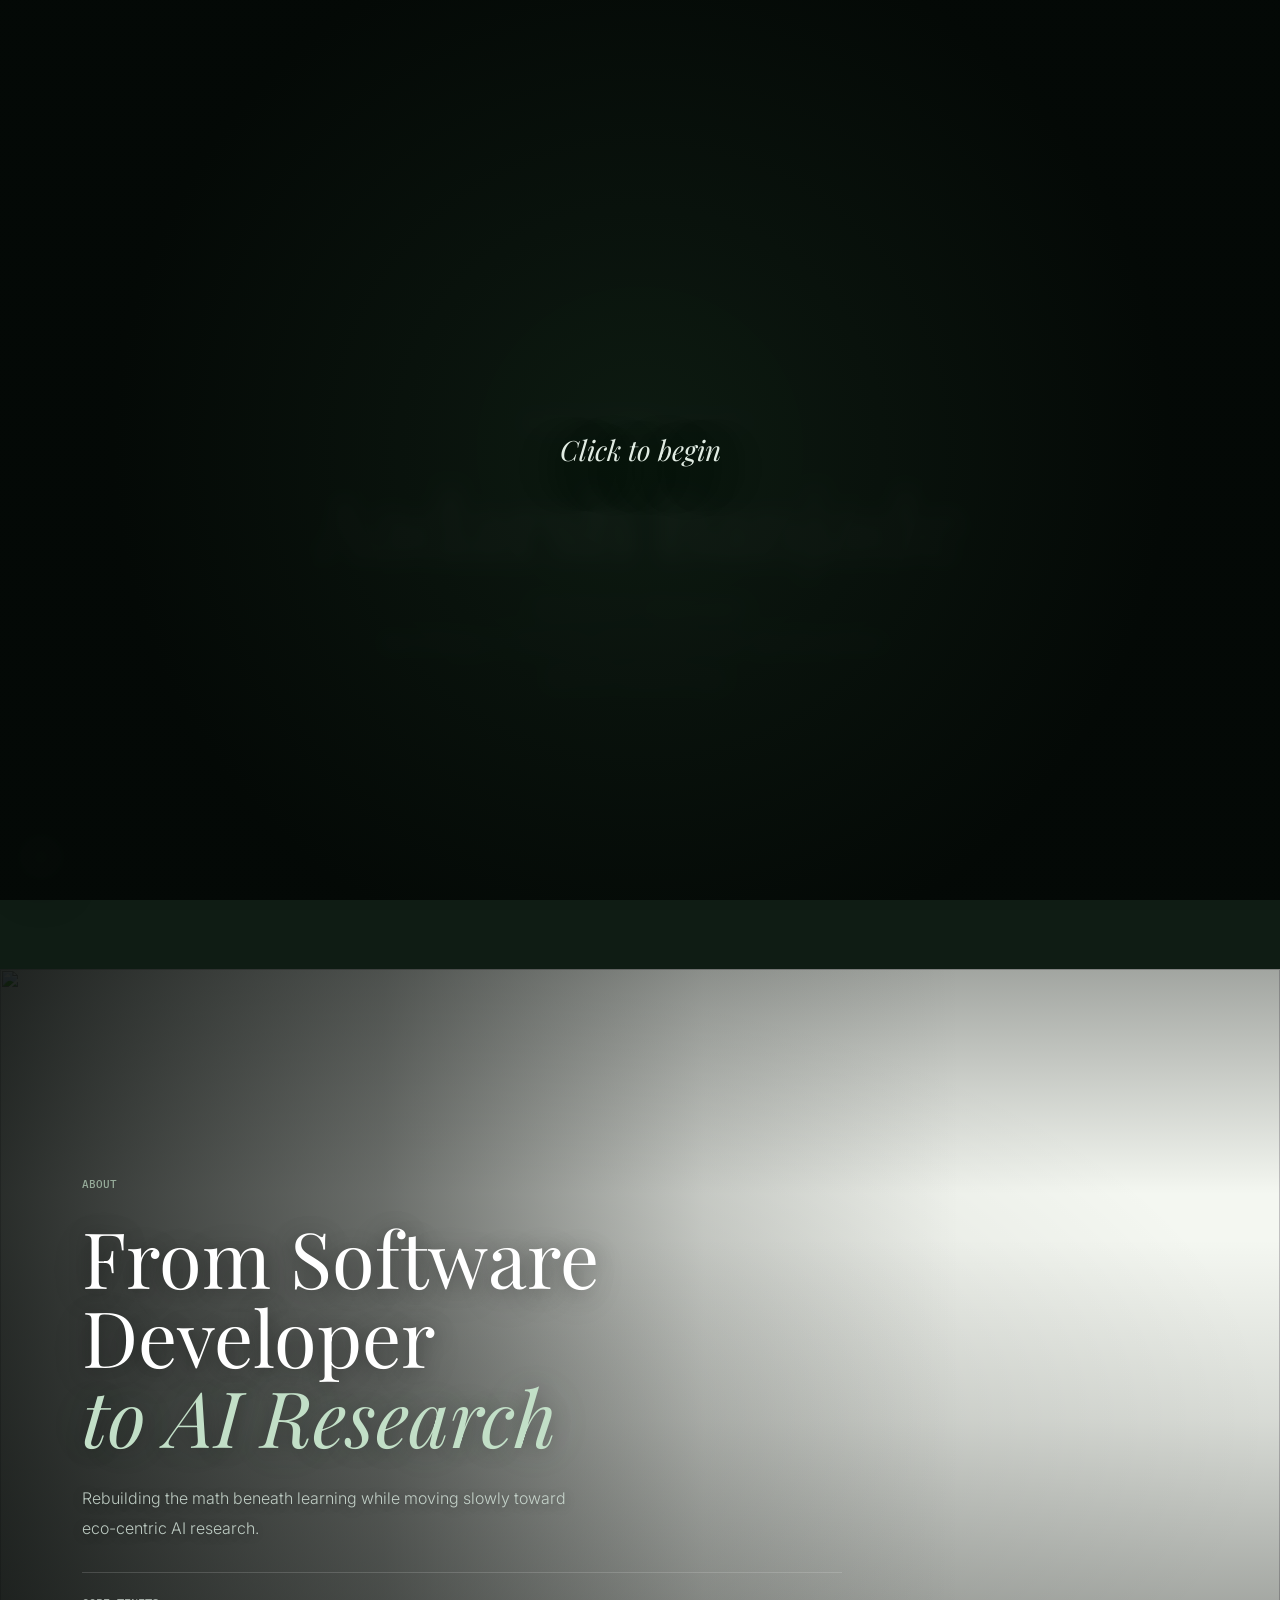
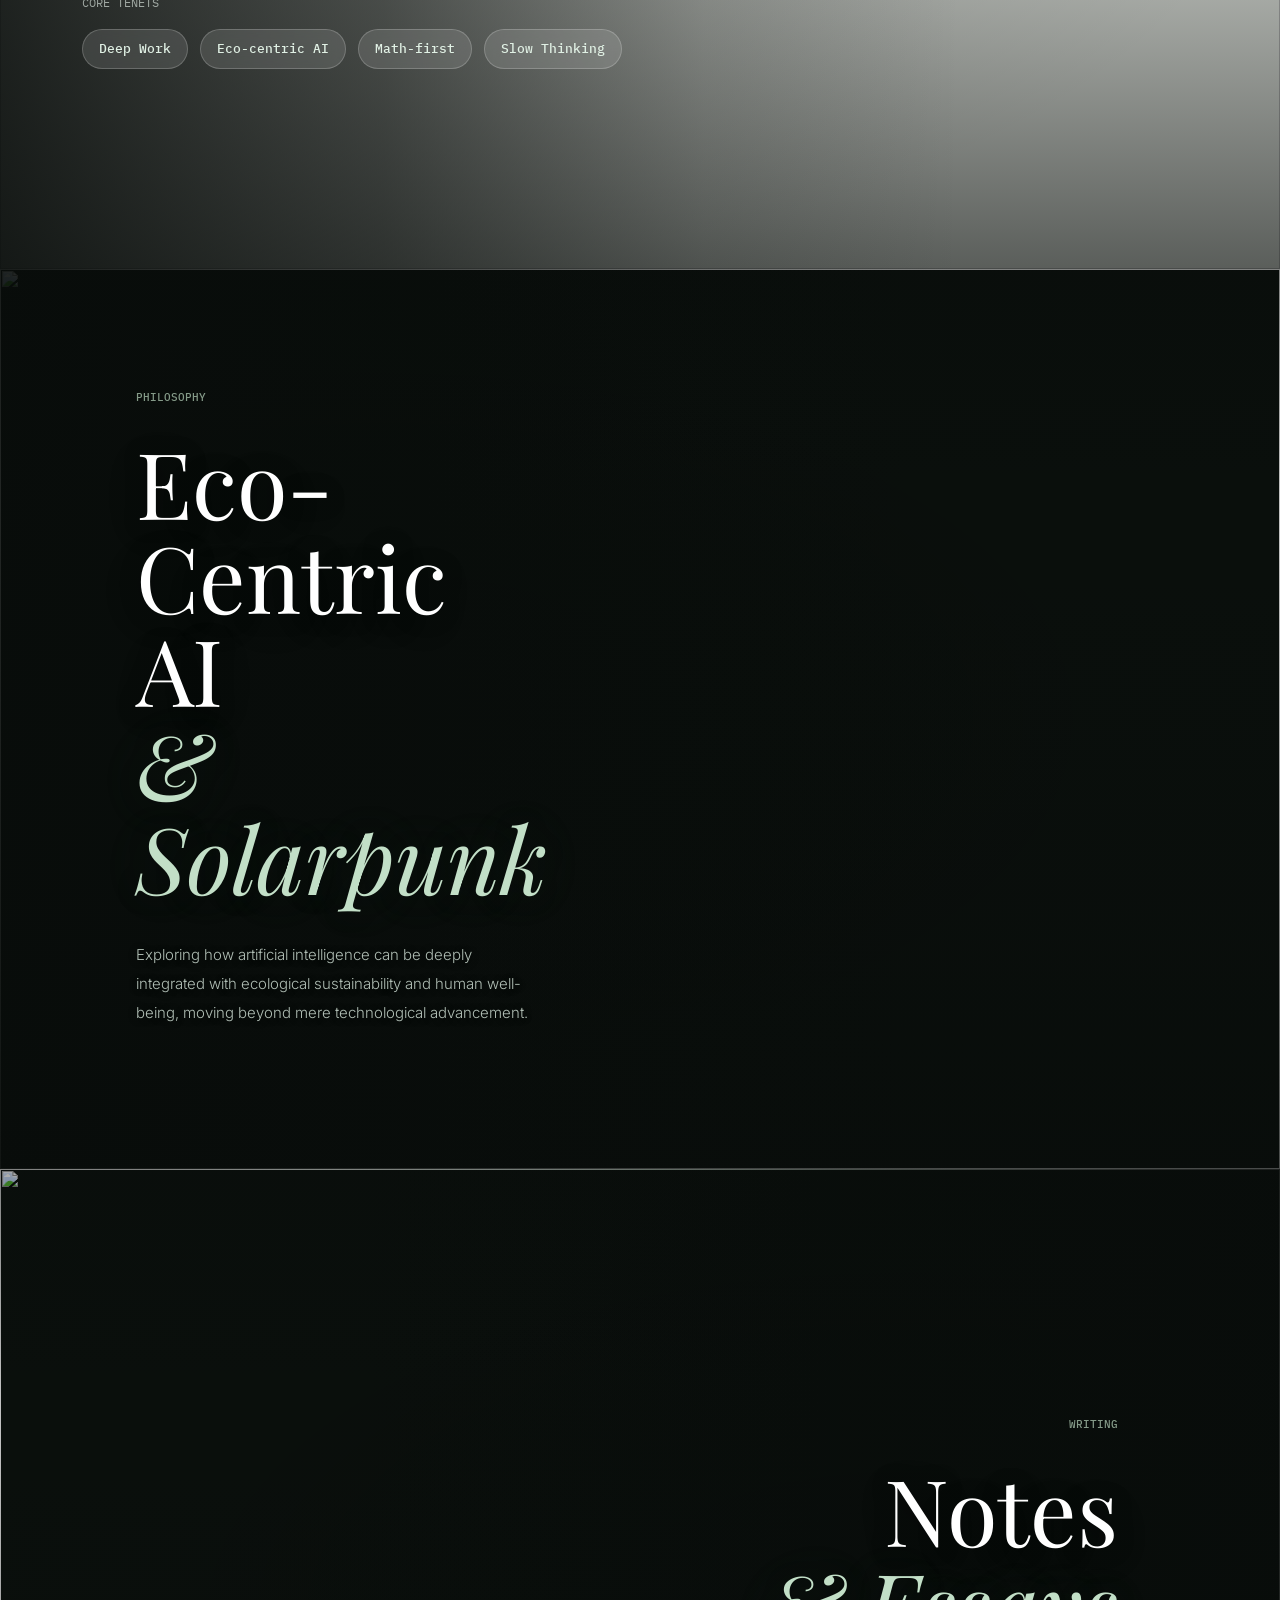
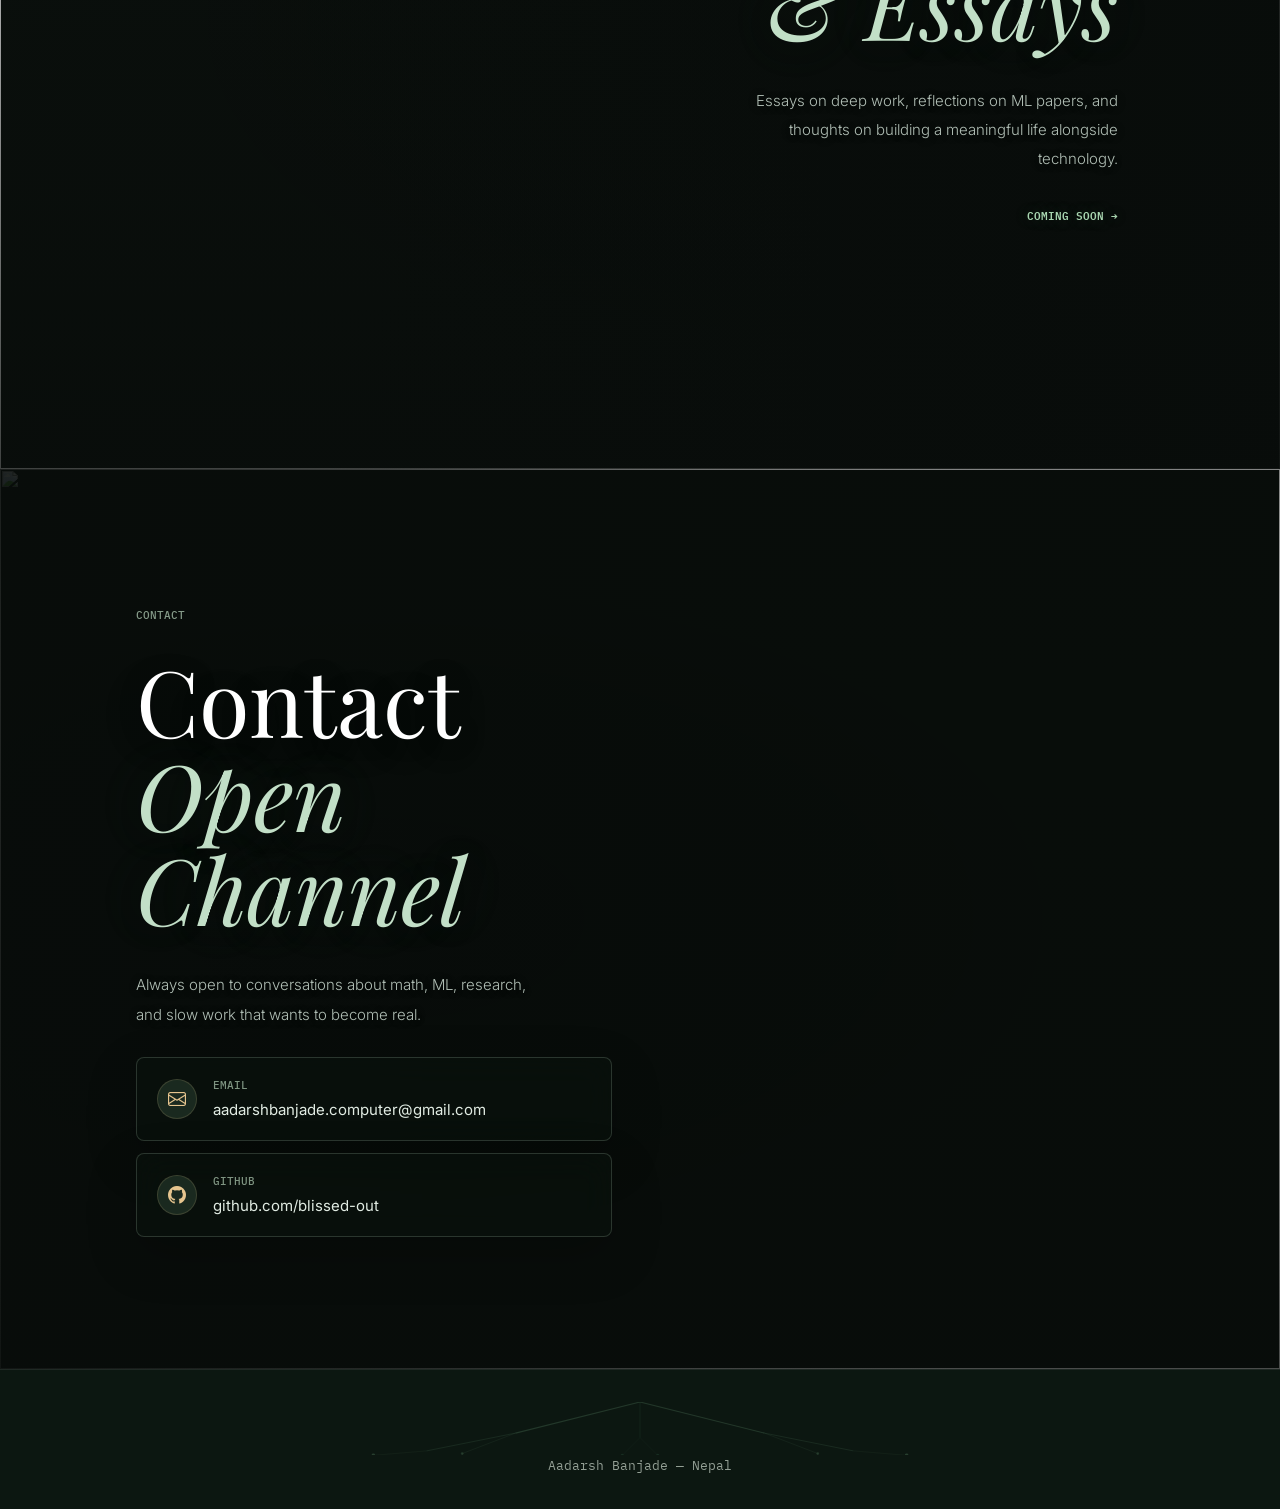
==== index.html @ 73a300dc "Update contact background image" ====
<!DOCTYPE html>
<html lang="en">

<head>
  <meta charset="utf-8">
  <meta content="width=device-width, initial-scale=1.0" name="viewport">
  <title>Aadarsh Banjade</title>
  <meta name="description" content="Aadarsh Banjade — AI research aspirant. Former software developer, currently studying mathematics and machine learning fundamentals.">
  <meta name="keywords" content="AI research, machine learning, mathematics, Aadarsh Banjade">

  <!-- Favicons -->
  <link href="assets/img/favicon.png" rel="icon" type="image/png">
  <link href="assets/img/favicon.svg" rel="icon" type="image/svg+xml">

  <!-- Fonts -->
  <link href="https://fonts.googleapis.com" rel="preconnect">
  <link href="https://fonts.gstatic.com" rel="preconnect" crossorigin>
  <link href="https://fonts.googleapis.com/css2?family=Inter:wght@300;400;500;600;700&family=IBM+Plex+Mono:ital,wght@0,400;0,500;1,400&family=Playfair+Display:ital,wght@0,400..800;1,400..800&display=swap" rel="stylesheet">

  <!-- Vendor CSS Files -->
  <link href="assets/vendor/bootstrap/css/bootstrap.min.css" rel="stylesheet">
  <link href="assets/vendor/bootstrap-icons/bootstrap-icons.css" rel="stylesheet">
  <link href="assets/vendor/aos/aos.css" rel="stylesheet">

  <!-- Main CSS File -->
  <link href="assets/css/main.css" rel="stylesheet">
</head>

<body class="index-page">

  <header id="header" class="header d-flex align-items-center sticky-top">
    <div class="container-fluid container-xl position-relative d-flex align-items-center justify-content-between">

      <a href="index.html" class="logo d-flex align-items-center">
        <h1 class="sitename">AADARSH BANJADE</h1>
      </a>

      <nav id="navmenu" class="navmenu">
        <ul>
          <li><a href="#about" class="active">About</a></li>
          <li><a href="#philosophy">Philosophy</a></li>
          <li><a href="#writing">Writing</a></li>
          <li><a href="#contact">Contact</a></li>
        </ul>
        <i class="mobile-nav-toggle d-xl-none bi bi-list"></i>
      </nav>

    </div>
  </header>

  <main class="main">

    <!-- Hero Section -->
    <section id="hero" class="hero section dark-background">

      <video autoplay loop muted playsinline class="hero-video">
        <source src="assets/vid/windy.mp4" type="video/mp4">
      </video>
      <div class="hero-overlay"></div>

      <div class="container d-flex flex-column align-items-center justify-content-center text-center" data-aos="fade-up">
        <div class="hero-status glass-panel">
          <span class="status-dot"></span>
          <span>Work in Progress</span>
          <span class="status-note">living draft</span>
        </div>
        <h2 class="hero-title">Aadarsh Banjade</h2>
        <p class="hero-aspirant">Research <span class="aspirant">Aspirant</span></p>
        <p class="hero-flow">Building a living mathematical world-model.</p>
        <p class="hero-stream"><span class="typed" data-typed-items="World-modeling, Math-first learning, Deep work, Eco-centric AI"></span></p>
      </div>

    </section><!-- /Hero Section -->

    <!-- About Section -->
    <section id="about" class="about section">

      <div class="about-banner">
        <div class="about-banner-bg">
          <img src="https://giveth.mypinata.cloud/ipfs/QmXp58djSMYj7FUPjCVkKG9XV2SG3dWisXKvvwTum3YzcH" crossorigin="anonymous" alt="">
        </div>
        <div class="about-banner-overlay"></div>
        <div class="container">
          <div class="about-banner-content" data-aos="fade-up">
            <div class="about-banner-card">
              <span class="cinematic-label">About</span>
              <h2 class="cinematic-title about-title">From Software Developer<br><span class="cinematic-accent">to AI Research</span></h2>
              <p class="cinematic-desc about-desc">Rebuilding the math beneath learning while moving slowly toward eco-centric AI research.</p>
              <div class="tag-group">
                <span class="tag-label">Core Tenets</span>
                <div class="tags">
                  <span class="tag glass-tag">Deep Work</span>
                  <span class="tag glass-tag">Eco-centric AI</span>
                  <span class="tag glass-tag">Math-first</span>
                  <span class="tag glass-tag">Slow Thinking</span>
                </div>
              </div>
            </div>
          </div>
        </div>
      </div>

    </section><!-- /About Section -->

    <!-- Cinematic Focus Sections -->

    <!-- Philosophy Section -->
    <section id="philosophy" class="cinematic-section" data-section-name="philosophy">
      <div class="cinematic-bg">
        <img src="https://cdn-ildmfoi.nitrocdn.com/qYRgaQhFZwgLVqelZmqPIMtFINKxcsKK/assets/images/optimized/rev-15cb4a5/atomhawk.com/wp-content/uploads/2022/06/JessicaWoulfe-1.jpg.webp" alt="" loading="lazy">
      </div>
      <div class="cinematic-overlay cinematic-overlay--left"></div>
      <div class="cinematic-content cinematic-content--left" data-aos="fade-right" data-aos-duration="1200">
        <span class="cinematic-label">Philosophy</span>
        <h2 class="cinematic-title">Eco-Centric AI<br><span class="cinematic-accent">&amp; Solarpunk</span></h2>
        <p class="cinematic-desc">Exploring how artificial intelligence can be deeply integrated with ecological sustainability and human well-being, moving beyond mere technological advancement.</p>
      </div>
    </section>

    <!-- Writing Section -->
    <section id="writing" class="cinematic-section" data-section-name="writing">
      <div class="cinematic-bg">
        <img src="https://miro.medium.com/v2/resize:fit:4800/format:webp/1*pnnK3axsI0kVipdvKCCunA.jpeg" alt="" loading="lazy">
      </div>
      <div class="cinematic-overlay cinematic-overlay--right"></div>
      <div class="cinematic-content cinematic-content--right" data-aos="fade-left" data-aos-duration="1200">
        <span class="cinematic-label">Writing</span>
        <h2 class="cinematic-title">Notes<br><span class="cinematic-accent">&amp; Essays</span></h2>
        <p class="cinematic-desc">Essays on deep work, reflections on ML papers, and thoughts on building a meaningful life alongside technology.</p>
        <a href="#" class="cinematic-link">COMING SOON &rarr;</a>
      </div>
    </section>

    <!-- Section Navigation Dots -->
    <nav class="section-dots" id="sectionDots" aria-label="Section navigation">
      <a href="#hero" class="section-dot active" data-section="hero"></a>
      <a href="#about" class="section-dot" data-section="about"></a>
      <a href="#philosophy" class="section-dot" data-section="philosophy"></a>
      <a href="#writing" class="section-dot" data-section="writing"></a>
      <a href="#contact" class="section-dot" data-section="contact"></a>
    </nav>

    <!-- Contact Section -->
    <section id="contact" class="contact cinematic-section contact-cinematic" data-section-name="contact">
      <div class="cinematic-bg contact-bg">
        <img src="https://storiesfromtomorrow.com/wp-content/uploads/2024/06/b05b1d0f-9a20-45ed-ad94-78f225b3a947.png?w=NaN&amp;h=" alt="" loading="lazy">
      </div>
      <div class="cinematic-overlay cinematic-overlay--left"></div>
      <div class="cinematic-content cinematic-content--left contact-content" data-aos="fade-right" data-aos-duration="1200">
        <span class="cinematic-label">Contact</span>
        <h2 class="cinematic-title">Contact<br><span class="cinematic-accent">Open Channel</span></h2>
        <p class="cinematic-desc">Always open to conversations about math, ML, research, and slow work that wants to become real.</p>
        <div class="contact-cards">
          <a href="mailto:aadarshbanjade.computer@gmail.com" class="contact-card">
            <i class="bi bi-envelope"></i>
            <div>
              <span class="contact-card-label">Email</span>
              <span class="contact-card-value">aadarshbanjade.computer@gmail.com</span>
            </div>
          </a>
          <a href="https://github.com/blissed-out" target="_blank" rel="noopener" class="contact-card">
            <i class="bi bi-github"></i>
            <div>
              <span class="contact-card-label">GitHub</span>
              <span class="contact-card-value">github.com/blissed-out</span>
            </div>
          </a>
        </div>
      </div>

    </section><!-- /Contact Section -->

  </main>

  <footer id="footer" class="footer">
    <!-- Mycelium roots SVG -->
    <div class="footer-roots" aria-hidden="true">
      <svg viewBox="0 0 1440 60" preserveAspectRatio="none" xmlns="http://www.w3.org/2000/svg">
        <!-- root-like branching lines from center -->
        <line x1="720" y1="0"  x2="580" y2="35" stroke="rgba(139,204,155,0.18)" stroke-width="1.2"/>
        <line x1="580" y1="35" x2="480" y2="55" stroke="rgba(139,204,155,0.13)" stroke-width="0.9"/>
        <line x1="580" y1="35" x2="520" y2="58" stroke="rgba(139,204,155,0.10)" stroke-width="0.7"/>
        <line x1="480" y1="55" x2="420" y2="60" stroke="rgba(139,204,155,0.09)" stroke-width="0.6"/>
        <line x1="720" y1="0"  x2="860" y2="35" stroke="rgba(139,204,155,0.18)" stroke-width="1.2"/>
        <line x1="860" y1="35" x2="960" y2="55" stroke="rgba(139,204,155,0.13)" stroke-width="0.9"/>
        <line x1="860" y1="35" x2="920" y2="58" stroke="rgba(139,204,155,0.10)" stroke-width="0.7"/>
        <line x1="960" y1="55" x2="1020" y2="60" stroke="rgba(139,204,155,0.09)" stroke-width="0.6"/>
        <line x1="720" y1="0"  x2="720" y2="40" stroke="rgba(63,125,94,0.15)" stroke-width="1"/>
        <line x1="720" y1="40" x2="700" y2="60" stroke="rgba(63,125,94,0.10)" stroke-width="0.7"/>
        <line x1="720" y1="40" x2="740" y2="60" stroke="rgba(63,125,94,0.10)" stroke-width="0.7"/>
        <!-- tiny spore dots -->
        <circle cx="420" cy="60" r="2" fill="rgba(139,204,155,0.22)"/>
        <circle cx="520" cy="58" r="1.5" fill="rgba(139,204,155,0.18)"/>
        <circle cx="700" cy="60" r="1.8" fill="rgba(63,125,94,0.20)"/>
        <circle cx="740" cy="60" r="1.8" fill="rgba(63,125,94,0.20)"/>
        <circle cx="920" cy="58" r="1.5" fill="rgba(139,204,155,0.18)"/>
        <circle cx="1020" cy="60" r="2" fill="rgba(139,204,155,0.22)"/>
      </svg>
    </div>
    <div class="container">
      <div class="footer-content text-center">
        <p>Aadarsh Banjade &mdash; Nepal</p>
      </div>
    </div>
  </footer>

  <!-- Scroll Top -->
  <a href="#" id="scroll-top" class="scroll-top d-flex align-items-center justify-content-center"><i class="bi bi-arrow-up-short"></i></a>

  <!-- Preloader -->
  <div id="preloader"></div>

  <div class="sound-prompt is-visible" data-sound-prompt role="button" tabindex="0" aria-label="Click to begin" aria-live="polite">
    <span>Click to begin</span>
  </div>
  <audio id="end-titles-audio" src="assets/audio/end-titles.mp3" preload="auto" loop></audio>
  <button type="button" class="sound-toggle is-playing" data-sound-toggle aria-label="Pause End Titles" aria-pressed="true" title="Pause End Titles">
    <i class="bi bi-volume-up" aria-hidden="true"></i>
  </button>

  <!-- Vendor JS Files -->
  <script src="assets/vendor/bootstrap/js/bootstrap.bundle.min.js"></script>
  <script src="assets/vendor/aos/aos.js"></script>
  <script src="assets/vendor/typed.js/typed.umd.js"></script>
  <script src="assets/vendor/waypoints/noframework.waypoints.js"></script>

  <!-- Main JS File -->
  <script src="assets/js/main.js"></script>

  <!-- Background Video Script (Optional) -->

</body>

</html>
---- assets/css/main.css ----
/*--------------------------------------------------------------
# Font & Color Variables
--------------------------------------------------------------*/
:root {
  --default-font: "Inter", system-ui, -apple-system, "Segoe UI", sans-serif;
  --heading-font: "Playfair Display", serif;
  --nav-font: "Inter", sans-serif;
  --mono-font: "IBM Plex Mono", "Fira Code", "Consolas", monospace;
}

/* Global Colors */
:root {
  --background-color: #f4f7f1;
  --default-color: #2f3a32;
  --heading-color: #12261a;
  --accent-color: #3f7d5e;
  --accent-glow: #8bcc9b;
  --solar-warm: #e6c58f;
  --surface-color: #ffffff;
  --contrast-color: #f4fbf6;
}

/* Nav Colors */
:root {
  --nav-color: rgba(232, 244, 236, 0.75);
  --nav-hover-color: #ffffff;
  --nav-mobile-background-color: #ffffff;
  --nav-dropdown-background-color: #ffffff;
  --nav-dropdown-color: #1f2f24;
  --nav-dropdown-hover-color: #3f7d5e;
}

/* Presets */
.light-background {
  --background-color: #edf2eb;
  --surface-color: #ffffff;
}

.dark-background {
  --background-color: #0f1c14;
  --default-color: #cfe3d6;
  --heading-color: #f3fff6;
  --surface-color: #15271c;
  --contrast-color: #f4fff6;
}

/* Smooth scroll */
:root {
  scroll-behavior: smooth;
}

/*--------------------------------------------------------------
# General Styling & Shared Classes
--------------------------------------------------------------*/
body {
  color: var(--default-color);
  background-color: var(--background-color);
  background-image: radial-gradient(circle at top left, rgba(139, 204, 155, 0.18), transparent 55%),
    radial-gradient(circle at 80% 0%, rgba(63, 125, 94, 0.16), transparent 50%);
  font-family: var(--default-font);
  font-size: 16px;
  line-height: 1.7;
  position: relative;
  overflow-x: hidden;
}

body::before,
body::after {
  content: "";
  position: fixed;
  inset: -30% 0 0;
  pointer-events: none;
  z-index: -1;
}

body::before {
  background: radial-gradient(circle at 15% 20%, rgba(139, 204, 155, 0.22), transparent 60%),
    radial-gradient(circle at 85% 15%, rgba(63, 125, 94, 0.22), transparent 55%);
  animation: slow-drift 22s ease-in-out infinite;
}

body::after {
  background: radial-gradient(circle at 40% 60%, rgba(63, 125, 94, 0.15), transparent 55%),
    radial-gradient(circle at 70% 70%, rgba(139, 204, 155, 0.15), transparent 55%);
  animation: slow-drift 28s ease-in-out infinite reverse;
}

a {
  color: var(--accent-color);
  text-decoration: none;
  transition: 0.3s ease;
}

a:hover {
  color: color-mix(in srgb, var(--accent-color), transparent 25%);
}

h1, h2, h3, h4, h5, h6 {
  color: var(--heading-color);
  font-family: var(--heading-font);
  font-weight: 600;
  line-height: 1.3;
}

@keyframes slow-drift {
  0% { transform: translate3d(0, 0, 0) scale(1); }
  50% { transform: translate3d(-2%, -3%, 0) scale(1.02); }
  100% { transform: translate3d(0, 0, 0) scale(1); }
}

@keyframes pulse-soft {
  0%, 100% { transform: scale(1); opacity: 0.8; }
  50% { transform: scale(1.15); opacity: 1; }
}

@keyframes float-soft {
  0%, 100% { transform: translateY(0); }
  50% { transform: translateY(-6px); }
}

/*--------------------------------------------------------------
# Global Header
--------------------------------------------------------------*/
.header {
  --background-color: #0c1711;
  --default-color: #d8e8db;
  --heading-color: #ffffff;
  color: var(--default-color);
  background-color: var(--background-color);
  padding: 16px 0;
  transition: all 0.3s;
  z-index: 997;
  border-bottom: 1px solid rgba(255, 255, 255, 0.08);
  backdrop-filter: blur(8px);
}

.header .logo h1 {
  font-size: 13px;
  margin: 0;
  font-weight: 400;
  color: var(--heading-color);
  font-family: var(--default-font);
  letter-spacing: 0;
  text-transform: uppercase;
}

.scrolled .header {
  box-shadow: 0 2px 20px rgba(0, 0, 0, 0.25);
}

/*--------------------------------------------------------------
# Navigation Menu
--------------------------------------------------------------*/
/* Desktop */
@media (min-width: 1200px) {
  .navmenu { padding: 0; }

  .navmenu ul {
    margin: 0;
    padding: 0;
    display: flex;
    list-style: none;
    align-items: center;
    gap: 4px;
  }

  .navmenu li { position: relative; }

  .navmenu a,
  .navmenu a:focus {
    color: var(--nav-color);
    font-size: 14px;
    padding: 6px 12px;
    font-family: var(--mono-font);
    font-weight: 400;
    display: flex;
    align-items: center;
    white-space: nowrap;
    transition: 0.2s;
    border-radius: 6px;
  }

  .navmenu a:hover,
  .navmenu .active,
  .navmenu .active:focus {
    color: var(--nav-hover-color);
    background: rgba(255, 255, 255, 0.08);
  }
}

/* Mobile */
@media (max-width: 1199px) {
  .mobile-nav-toggle {
    color: var(--nav-color);
    font-size: 26px;
    line-height: 0;
    margin-right: 10px;
    cursor: pointer;
    transition: color 0.3s;
  }

  .navmenu { padding: 0; z-index: 9997; }

  .navmenu ul {
    display: none;
    list-style: none;
    position: absolute;
    inset: 60px 20px 20px 20px;
    padding: 10px 0;
    margin: 0;
    border-radius: 8px;
    background-color: var(--nav-mobile-background-color);
    border: 1px solid color-mix(in srgb, var(--default-color), transparent 90%);
    box-shadow: 0 4px 20px rgba(0, 0, 0, 0.12);
    overflow-y: auto;
    transition: 0.3s;
    z-index: 9998;
  }

  .navmenu a,
  .navmenu a:focus {
    color: var(--nav-dropdown-color);
    padding: 12px 20px;
    font-family: var(--mono-font);
    font-size: 15px;
    font-weight: 400;
    display: flex;
    align-items: center;
    white-space: nowrap;
    transition: 0.2s;
  }

  .navmenu a:hover,
  .navmenu .active,
  .navmenu .active:focus {
    color: var(--nav-dropdown-hover-color);
  }

  .mobile-nav-active {
    overflow: hidden;
  }

  .mobile-nav-active .mobile-nav-toggle {
    color: #fff;
    position: absolute;
    font-size: 30px;
    top: 15px;
    right: 15px;
    margin-right: 0;
    z-index: 9999;
  }

  .mobile-nav-active .navmenu {
    position: fixed;
    overflow: hidden;
    inset: 0;
    background: rgba(0, 0, 0, 0.7);
    transition: 0.3s;
  }

  .mobile-nav-active .navmenu > ul {
    display: block;
  }
}

/*--------------------------------------------------------------
# Global Footer
--------------------------------------------------------------*/
.footer {
  color: var(--default-color);
  background-color: #0c1711;
  font-size: 13px;
  padding: 32px 0;
  border-top: 1px solid rgba(255, 255, 255, 0.08);
}

.footer .footer-content p {
  margin: 0;
  color: rgba(219, 232, 220, 0.65);
  font-family: var(--mono-font);
  font-size: 13px;
}

/*--------------------------------------------------------------
# Preloader
--------------------------------------------------------------*/
#preloader {
  position: fixed;
  inset: 0;
  z-index: 999999;
  overflow: hidden;
  background: var(--background-color);
  transition: all 0.5s ease-out;
}

#preloader:before {
  content: "";
  position: fixed;
  top: calc(50% - 20px);
  left: calc(50% - 20px);
  border: 3px solid color-mix(in srgb, var(--accent-color), transparent 60%);
  border-top-color: var(--accent-color);
  border-radius: 50%;
  width: 40px;
  height: 40px;
  animation: animate-preloader 0.8s linear infinite;
}

@keyframes animate-preloader {
  0%   { transform: rotate(0deg); }
  100% { transform: rotate(360deg); }
}

/*--------------------------------------------------------------
# Scroll Top Button
--------------------------------------------------------------*/
.scroll-top {
  position: fixed;
  visibility: hidden;
  opacity: 0;
  right: 20px;
  bottom: -15px;
  z-index: 99999;
  background-color: var(--accent-color);
  width: 40px;
  height: 40px;
  border-radius: 50%;
  transition: all 0.3s;
}

.scroll-top i {
  font-size: 22px;
  color: #ffffff;
  line-height: 0;
}

.scroll-top:hover {
  background-color: color-mix(in srgb, var(--accent-color), transparent 15%);
}

.scroll-top.active {
  visibility: visible;
  opacity: 1;
  bottom: 20px;
}

/*--------------------------------------------------------------
# Disable aos animation delay on mobile
--------------------------------------------------------------*/
@media screen and (max-width: 768px) {
  [data-aos-delay] {
    transition-delay: 0 !important;
  }

  .about-banner {
    min-height: auto;
    padding: 80px 0;
  }

  .about-banner-card {
    padding: 0;
  }
}

@media (prefers-reduced-motion: reduce) {
  *, *::before, *::after {
    animation-duration: 0.01ms !important;
    animation-iteration-count: 1 !important;
    transition-duration: 0.01ms !important;
    scroll-behavior: auto !important;
  }
}

/*--------------------------------------------------------------
# Global Sections
--------------------------------------------------------------*/
section,
.section {
  color: var(--default-color);
  background-color: var(--background-color);
  padding: 80px 0;
  scroll-margin-top: 76px;
  overflow: hidden;
  position: relative;
}

/*--------------------------------------------------------------
# Section Titles
--------------------------------------------------------------*/
.section-title {
  padding-bottom: 48px;
}

.section-title h2 {
  font-size: 13px;
  font-weight: 600;
  font-family: var(--mono-font);
  text-transform: uppercase;
  letter-spacing: 0;
  color: var(--accent-color);
  margin-bottom: 8px;
  padding-bottom: 0;
}

.section-title h2::after {
  display: none;
}

.section-title p {
  font-size: 15px;
  color: color-mix(in srgb, var(--default-color), transparent 30%);
  margin-bottom: 0;
}

/*--------------------------------------------------------------
# Hero Section
--------------------------------------------------------------*/
.hero {
  width: 100%;
  min-height: 100vh;
  position: relative;
  padding: 0;
  display: flex;
  align-items: center;
  justify-content: center;
  overflow: hidden;
}

.hero-video {
  position: absolute;
  top: 50%;
  left: 50%;
  min-width: 100%;
  min-height: 100%;
  width: auto;
  height: auto;
  transform: translateX(-50%) translateY(-50%);
  z-index: 0;
  object-fit: cover;
}

.hero-overlay {
  position: absolute;
  inset: 0;
  background: linear-gradient(to bottom, rgba(15, 28, 20, 0.4) 0%, rgba(15, 28, 20, 0.85) 100%);
  z-index: 1;
}

.hero .container {
  position: relative;
  z-index: 2;
  padding-top: 60px;
}

.hero-title {
  margin: 0 0 12px 0;
  font-size: 5.375rem;
  font-family: var(--heading-font);
  font-weight: 400;
  color: #ffffff;
  letter-spacing: 0;
  text-shadow: 0 8px 30px rgba(0, 0, 0, 0.5);
}

.hero p {
  margin: 0;
  font-size: 1.25rem;
  font-family: var(--mono-font);
  color: rgba(255, 255, 255, 0.9);
  font-weight: 400;
}

.hero-status.glass-panel {
  display: inline-flex;
  align-items: center;
  gap: 10px;
  padding: 8px 18px;
  border-radius: 999px;
  margin-bottom: 24px;
  font-family: var(--mono-font);
  font-size: 12px;
  letter-spacing: 0;
  text-transform: uppercase;
  color: rgba(255, 255, 255, 0.9);
  background: rgba(255, 255, 255, 0.05);
  backdrop-filter: blur(12px);
  -webkit-backdrop-filter: blur(12px);
  border: 1px solid rgba(255, 255, 255, 0.15);
  box-shadow: 0 8px 32px rgba(0, 0, 0, 0.2);
}

.hero-status .status-dot {
  width: 8px;
  height: 8px;
  border-radius: 50%;
  background: #8bcc9b;
  box-shadow: 0 0 12px rgba(139, 204, 155, 0.8);
  animation: pulse-soft 2.4s ease-in-out infinite;
}

.hero-status .status-note {
  color: rgba(255, 255, 255, 0.5);
  font-size: 11px;
}

.hero-aspirant {
  font-size: 2rem;
  font-family: var(--heading-font);
  color: rgba(255, 255, 255, 0.95);
  margin-bottom: 8px;
  text-shadow: 0 2px 10px rgba(0, 0, 0, 0.3);
}

.hero-aspirant .aspirant {
  color: #a3e0b2;
  font-weight: 600;
}

.hero-flow {
  margin-top: 12px;
  font-size: 16px;
  font-family: var(--default-font);
  color: rgba(255, 255, 255, 0.75);
  font-style: italic;
}

.hero-stream {
  margin-top: 24px;
  font-size: 16px;
}

.hero p span.typed-cursor {
  color: #8bcc9b;
}

/*--------------------------------------------------------------
# Glassmorphism Base & Organics
--------------------------------------------------------------*/
@keyframes organic-morph {
  0%   { border-radius: 32px 40px 30px 45px / 45px 30px 40px 32px; }
  50%  { border-radius: 45px 30px 40px 32px / 32px 40px 30px 45px; }
  100% { border-radius: 32px 40px 30px 45px / 45px 30px 40px 32px; }
}

@keyframes glass-breathe {
  0%   { box-shadow: 0 16px 40px rgba(0, 0, 0, 0.04), inset 0 0 0 rgba(255, 255, 255, 0.1); }
  50%  { box-shadow: 0 20px 50px rgba(139, 204, 155, 0.08), inset 0 0 20px rgba(255, 255, 255, 0.3); }
  100% { box-shadow: 0 16px 40px rgba(0, 0, 0, 0.04), inset 0 0 0 rgba(255, 255, 255, 0.1); }
}

.glass-panel {
  background: rgba(255, 255, 255, 0.6);
  backdrop-filter: blur(16px);
  -webkit-backdrop-filter: blur(16px);
  border: 1px solid rgba(255, 255, 255, 0.4);
  border-radius: 32px; 
  animation: organic-morph 12s ease-in-out infinite, glass-breathe 8s ease-in-out infinite;
  transition: background 0.6s ease, border-color 0.6s ease;
  position: relative;
  overflow: hidden;
}

.glass-panel::before {
  content: '';
  position: absolute;
  top: 0; left: -100%; width: 50%; height: 100%;
  background: linear-gradient(to right, transparent, rgba(255,255,255,0.4), transparent);
  transform: skewX(-20deg);
  transition: all 0.8s ease;
  z-index: 0;
  pointer-events: none;
}

.glass-panel:hover {
  background: rgba(255, 255, 255, 0.75);
  border-color: rgba(139, 204, 155, 0.6);
  animation: organic-morph 6s ease-in-out infinite, glass-breathe 4s ease-in-out infinite;
}

.glass-panel:hover::before {
  left: 200%;
}

.glass-panel > * {
  position: relative;
  z-index: 1;
}

.dark-background .glass-panel {
  background: rgba(25, 45, 30, 0.3);
  border: 1px solid rgba(255, 255, 255, 0.08);
}

.dark-background .glass-panel:hover {
  background: rgba(40, 70, 50, 0.4);
  border-color: rgba(139, 204, 155, 0.4);
}

/*--------------------------------------------------------------
# About Section
--------------------------------------------------------------*/
.about {
  padding: 0;
}

.about-banner {
  position: relative;
  width: 100%;
  min-height: 100vh;
  display: flex;
  align-items: center;
  overflow: hidden;
}

.about-banner-bg {
  position: absolute;
  inset: 0;
}

.about-banner-bg img {
  width: 100%;
  height: 100%;
  object-fit: cover;
  filter: saturate(1.08) contrast(1.02);
  transition: transform 12s cubic-bezier(0.25, 0.46, 0.45, 0.94), filter 2s ease;
}

.about-banner:hover .about-banner-bg img {
  transform: scale(1.04);
  filter: saturate(1.15) contrast(1.05);
}

.about-banner-overlay {
  position: absolute;
  inset: 0;
  background:
    linear-gradient(to right, rgba(8, 12, 10, 0.85) 0%, rgba(8, 12, 10, 0.55) 30%, rgba(8, 12, 10, 0.15) 55%, transparent 75%),
    linear-gradient(to top, rgba(8, 12, 10, 0.65) 0%, rgba(8, 12, 10, 0.12) 50%, transparent 70%),
    linear-gradient(to bottom, rgba(8, 12, 10, 0.35) 0%, transparent 25%),
    radial-gradient(ellipse at 30% 50%, rgba(0, 0, 0, 0.15), transparent 70%);
  z-index: 1;
}

.about-banner .container {
  position: relative;
  z-index: 2;
}

.about-banner-content {
  max-width: 760px;
}

.about-banner-card {
  max-width: 760px;
}

.about-banner-card .cinematic-label {
  margin-bottom: 24px;
}

.about-banner-card .about-title {
  font-size: 4.85rem;
  margin-bottom: 28px;
}

.about-banner-card .about-desc {
  max-width: 520px;
  margin-bottom: 26px;
}

.about-banner-card p {
  font-size: 16px;
  line-height: 1.9;
  color: rgba(232, 244, 236, 0.92);
  margin-bottom: 20px;
  text-shadow: 0 2px 12px rgba(0, 0, 0, 0.3);
}

.about-banner-card .about-desc {
  color: rgba(215, 230, 220, 0.84);
  font-weight: 300;
}

.about-banner-card p:last-of-type {
  margin-bottom: 0;
}

.about-banner-card .lead-text {
  font-size: 26px;
  font-weight: 500;
  color: #ffffff;
  line-height: 1.6;
  font-family: var(--heading-font);
  font-style: italic;
  text-shadow: 0 4px 20px rgba(0, 0, 0, 0.5);
}

.about-banner-card strong {
  color: #c2dfc7;
  font-weight: 500;
}

.about-banner-card .tag-group {
  margin-top: 28px;
  padding-top: 20px;
  border-top: 1px solid rgba(255, 255, 255, 0.15);
}

.about-banner-card .tag-label {
  color: rgba(232, 244, 236, 0.62);
}

.about-banner-card .tag.glass-tag {
  background: rgba(255, 255, 255, 0.12);
  backdrop-filter: blur(8px);
  -webkit-backdrop-filter: blur(8px);
  color: #e0f0e4;
  border: 1px solid rgba(255, 255, 255, 0.2);
}

.about-banner-card .tag.glass-tag:hover {
  background: var(--accent-glow);
  color: #0f1c14;
  border-color: var(--accent-glow);
}

.tag-group {
  margin-top: 28px;
  padding-top: 20px;
  border-top: 1px solid color-mix(in srgb, var(--default-color), transparent 85%);
}

.tag-label {
  display: block;
  font-family: var(--mono-font);
  font-size: 12px;
  text-transform: uppercase;
  letter-spacing: 0;
  color: color-mix(in srgb, var(--default-color), transparent 40%);
  margin-bottom: 16px;
}

.tags {
  display: flex;
  flex-wrap: wrap;
  gap: 12px;
}

.tag.glass-tag {
  display: inline-block;
  padding: 8px 16px;
  background: rgba(255, 255, 255, 0.5);
  backdrop-filter: blur(8px);
  -webkit-backdrop-filter: blur(8px);
  color: var(--heading-color);
  border-radius: 20px;
  font-family: var(--mono-font);
  font-size: 13px;
  font-weight: 500;
  border: 1px solid rgba(255, 255, 255, 0.6);
  transition: all 0.3s ease;
}

.tag.glass-tag:hover {
  background: var(--accent-color);
  color: #fff;
  border-color: var(--accent-color);
  transform: translateY(-2px);
}

/*--------------------------------------------------------------
# Cinematic Full-Viewport Sections
--------------------------------------------------------------*/
.cinematic-section {
  position: relative;
  width: 100%;
  min-height: 100vh;
  display: flex;
  align-items: center;
  overflow: hidden;
  padding: 0;
  scroll-margin-top: 0;
  background: #0a0f0c;
}

.cinematic-bg {
  position: absolute;
  inset: 0;
  z-index: 0;
}

.cinematic-bg img {
  width: 100%;
  height: 100%;
  object-fit: cover;
  object-position: center;
  display: block;
  transition: transform 12s cubic-bezier(0.25, 0.46, 0.45, 0.94), filter 2s ease;
  filter: saturate(1.08) contrast(1.02);
}

.cinematic-section:hover .cinematic-bg img {
  transform: scale(1.04);
  filter: saturate(1.15) contrast(1.05);
}

/* Overlays — rich cinematic gradients with warm vignette */
.cinematic-overlay {
  position: absolute;
  inset: 0;
  z-index: 1;
  pointer-events: none;
}

.cinematic-overlay--right {
  background:
    linear-gradient(to left, rgba(8, 12, 10, 0.82) 0%, rgba(8, 12, 10, 0.5) 35%, rgba(8, 12, 10, 0.12) 60%, transparent 75%),
    linear-gradient(to top, rgba(8, 12, 10, 0.7) 0%, rgba(8, 12, 10, 0.15) 50%, transparent 70%),
    linear-gradient(to bottom, rgba(8, 12, 10, 0.35) 0%, transparent 25%),
    radial-gradient(ellipse at 70% 50%, rgba(0, 0, 0, 0.15), transparent 70%);
}

.cinematic-overlay--left {
  background:
    linear-gradient(to right, rgba(8, 12, 10, 0.85) 0%, rgba(8, 12, 10, 0.55) 30%, rgba(8, 12, 10, 0.15) 55%, transparent 75%),
    linear-gradient(to top, rgba(8, 12, 10, 0.65) 0%, rgba(8, 12, 10, 0.12) 50%, transparent 70%),
    linear-gradient(to bottom, rgba(8, 12, 10, 0.35) 0%, transparent 25%),
    radial-gradient(ellipse at 30% 50%, rgba(0, 0, 0, 0.15), transparent 70%);
}

/* Content positioning */
.cinematic-content {
  position: relative;
  z-index: 2;
  width: 100%;
  max-width: 560px;
  padding: 100px 72px;
}

.cinematic-content--right {
  margin-left: auto;
  margin-right: 7%;
  text-align: right;
}

.cinematic-content--left {
  margin-left: 5%;
  margin-right: auto;
  text-align: left;
}

/* Label — refined with subtle glow */
.cinematic-label {
  display: inline-block;
  font-family: var(--mono-font);
  font-size: 11px;
  font-weight: 500;
  letter-spacing: 0;
  text-transform: uppercase;
  color: rgba(200, 230, 204, 0.65);
  margin-bottom: 28px;
  position: relative;
}

/* Title — dramatic serif with warm shadow */
.cinematic-title {
  font-family: var(--heading-font);
  font-size: 5.75rem;
  font-weight: 400;
  line-height: 1.02;
  color: #ffffff;
  margin: 0 0 36px 0;
  letter-spacing: 0;
  text-shadow:
    0 2px 20px rgba(0, 0, 0, 0.35),
    0 8px 40px rgba(0, 0, 0, 0.2);
}

.cinematic-accent {
  font-style: italic;
  color: #c2dfc7;
  font-weight: 400;
  text-shadow:
    0 2px 20px rgba(0, 0, 0, 0.3),
    0 0 60px rgba(139, 204, 155, 0.12);
}

/* Description — warm, readable on any background */
.cinematic-desc {
  font-family: var(--default-font);
  font-size: 15px;
  line-height: 1.95;
  color: rgba(215, 230, 220, 0.82);
  margin: 0 0 28px 0;
  max-width: 400px;
  font-weight: 300;
  text-shadow: 0 1px 8px rgba(0, 0, 0, 0.4);
}

.cinematic-content--right .cinematic-desc {
  margin-left: auto;
}

.cinematic-content--left .cinematic-desc {
  margin-right: auto;
}

/* Link — glowing accent */
.cinematic-link {
  display: inline-block;
  font-family: var(--mono-font);
  font-size: 11px;
  font-weight: 600;
  letter-spacing: 0;
  text-transform: uppercase;
  color: #a8d5b0;
  text-decoration: none;
  transition: color 0.4s ease, text-shadow 0.4s ease;
  text-shadow: 0 0 16px rgba(139, 204, 155, 0.25);
  position: relative;
}

.cinematic-link::after {
  content: '';
  position: absolute;
  bottom: -4px;
  left: 0;
  width: 0;
  height: 1px;
  background: linear-gradient(to right, #8bcc9b, transparent);
  transition: width 0.5s cubic-bezier(0.25, 0.8, 0.25, 1);
}

.cinematic-content--right .cinematic-link::after {
  left: auto;
  right: 0;
  background: linear-gradient(to left, #8bcc9b, transparent);
}

.cinematic-link:hover {
  color: #ffffff;
  text-shadow: 0 0 20px rgba(139, 204, 155, 0.4);
}

.cinematic-link:hover::after {
  width: 100%;
}

/* Cinematic section divider — soft fade line */
.cinematic-section + .cinematic-section::before {
  content: '';
  position: absolute;
  top: 0;
  left: 10%;
  right: 10%;
  height: 1px;
  background: linear-gradient(to right, transparent, rgba(139, 204, 155, 0.12), transparent);
  z-index: 3;
}

/*--------------------------------------------------------------
# Section Navigation Dots
--------------------------------------------------------------*/
.section-dots {
  position: fixed;
  right: 30px;
  top: 50%;
  transform: translateY(-50%);
  z-index: 999;
  display: flex;
  flex-direction: column;
  align-items: center;
  gap: 16px;
  padding: 20px 10px;
  border-radius: 999px;
  background: rgba(0, 0, 0, 0.08);
  backdrop-filter: blur(6px);
  -webkit-backdrop-filter: blur(6px);
}

.section-dot {
  display: block;
  width: 9px;
  height: 9px;
  border-radius: 50%;
  background: rgba(255, 255, 255, 0.2);
  border: 1.5px solid rgba(255, 255, 255, 0.35);
  transition: all 0.5s cubic-bezier(0.25, 0.8, 0.25, 1);
  cursor: pointer;
}

.section-dot:hover {
  background: rgba(255, 255, 255, 0.45);
  transform: scale(1.3);
}

.section-dot.active {
  background: #8bcc9b;
  border-color: #8bcc9b;
  box-shadow: 0 0 12px rgba(139, 204, 155, 0.5), 0 0 4px rgba(139, 204, 155, 0.8);
  transform: scale(1.25);
}

/* Responsive — cinematic sections */
@media (max-width: 991px) {
  .hero-title {
    font-size: 4.25rem;
  }
  .hero-aspirant {
    font-size: 1.75rem;
  }
  .cinematic-content {
    max-width: 100%;
    padding: 60px 36px 72px;
  }
  .cinematic-content--right {
    margin-right: 0;
    text-align: left;
  }
  .cinematic-content--right .cinematic-desc {
    margin-left: 0;
  }
  .cinematic-content--right .cinematic-link::after {
    left: 0;
    right: auto;
    background: linear-gradient(to right, #8bcc9b, transparent);
  }
  .cinematic-overlay--right,
  .cinematic-overlay--left {
    background:
      linear-gradient(to top, rgba(8, 12, 10, 0.92) 0%, rgba(8, 12, 10, 0.5) 50%, rgba(8, 12, 10, 0.15) 80%, transparent 100%),
      linear-gradient(to bottom, rgba(8, 12, 10, 0.3) 0%, transparent 15%);
  }
  .cinematic-content--left,
  .cinematic-content--right {
    margin: auto 0 0 0;
    align-self: flex-end;
  }
  .cinematic-section {
    align-items: flex-end;
  }
}

@media (max-width: 768px) {
  .hero-title {
    font-size: 3.25rem;
  }
  .hero p {
    font-size: 1.05rem;
  }
  .hero-aspirant {
    font-size: 1.5rem;
  }
  .cinematic-title {
    font-size: 3.25rem;
  }
  .about-banner-card .about-title {
    font-size: 2.9rem;
  }
  .cinematic-content {
    padding: 36px 24px 56px;
  }
  .section-dots {
    right: 10px;
    gap: 12px;
    padding: 14px 8px;
  }
  .section-dot {
    width: 7px;
    height: 7px;
  }
}

/*--------------------------------------------------------------
# Contact Section
--------------------------------------------------------------*/
.contact-cinematic {
  background: #080d0a;
}

.contact-bg img {
  object-position: center;
  filter: saturate(0.94) contrast(1.04);
}

.contact-cinematic:hover .contact-bg img {
  filter: saturate(1.02) contrast(1.08);
}

.contact-content {
  max-width: 620px;
}

.contact-cards {
  display: flex;
  flex-direction: column;
  gap: 12px;
  max-width: 520px;
  margin: 0;
}

.contact-card {
  display: flex;
  align-items: center;
  gap: 16px;
  padding: 18px 20px;
  background: rgba(10, 20, 14, 0.52);
  backdrop-filter: blur(16px);
  -webkit-backdrop-filter: blur(16px);
  border: 1px solid rgba(200, 230, 204, 0.18);
  box-shadow: 0 18px 50px rgba(0, 0, 0, 0.22);
  border-radius: 8px;
  color: rgba(232, 244, 236, 0.88);
  transition: all 0.4s ease;
  text-decoration: none;
}

.contact-card:hover {
  transform: translateY(-2px);
  background: rgba(20, 38, 26, 0.68);
  border-color: rgba(139, 204, 155, 0.42);
  box-shadow: 0 18px 55px rgba(0, 0, 0, 0.3);
}

.contact-card i {
  width: 40px;
  height: 40px;
  display: inline-flex;
  align-items: center;
  justify-content: center;
  flex-shrink: 0;
  border-radius: 50%;
  background: rgba(139, 204, 155, 0.14);
  color: var(--solar-warm);
  font-size: 18px;
  border: 1px solid rgba(230, 197, 143, 0.16);
}

.contact-card:hover i {
  background: rgba(230, 197, 143, 0.18);
  color: #ffe4b4;
}

.contact-card div {
  display: flex;
  flex-direction: column;
  gap: 2px;
  min-width: 0;
}

.contact-card-label {
  font-family: var(--mono-font);
  font-size: 11px;
  font-weight: 500;
  text-transform: uppercase;
  letter-spacing: 0;
  color: rgba(200, 230, 204, 0.62);
}

.contact-card-value {
  font-family: var(--default-font);
  font-size: 15px;
  color: rgba(244, 255, 246, 0.92);
  overflow-wrap: anywhere;
}

/*--------------------------------------------------------------
# Sound Toggle
--------------------------------------------------------------*/
.sound-prompt {
  position: fixed;
  inset: 0;
  z-index: 100000;
  display: flex;
  align-items: center;
  justify-content: center;
  padding: 24px;
  border: 0;
  background:
    radial-gradient(circle at center, rgba(19, 36, 24, 0.64), rgba(4, 9, 6, 0.92) 68%),
    rgba(4, 9, 6, 0.88);
  color: rgba(244, 255, 246, 0.92);
  backdrop-filter: blur(10px);
  -webkit-backdrop-filter: blur(10px);
  font-family: var(--heading-font);
  font-size: 1.75rem;
  font-style: italic;
  opacity: 0;
  pointer-events: none;
  transform: scale(1.02);
  text-shadow: 0 14px 44px rgba(0, 0, 0, 0.5);
  transition: opacity 0.7s ease, backdrop-filter 0.7s ease, transform 0.7s ease, color 0.35s ease;
}

.sound-prompt.is-visible {
  opacity: 1;
  pointer-events: auto;
  transform: scale(1);
}

.sound-prompt:hover,
.sound-prompt:focus-visible {
  color: #c2dfc7;
}

.sound-toggle {
  position: fixed;
  left: 20px;
  bottom: 20px;
  z-index: 99999;
  width: 42px;
  height: 42px;
  display: inline-flex;
  align-items: center;
  justify-content: center;
  border: 1px solid rgba(200, 230, 204, 0.22);
  border-radius: 50%;
  background: rgba(10, 20, 14, 0.66);
  color: rgba(244, 255, 246, 0.9);
  box-shadow: 0 14px 40px rgba(0, 0, 0, 0.24);
  backdrop-filter: blur(12px);
  -webkit-backdrop-filter: blur(12px);
  transition: background 0.25s ease, border-color 0.25s ease, color 0.25s ease, transform 0.25s ease;
}

.sound-toggle:hover,
.sound-toggle.is-playing {
  background: rgba(194, 223, 199, 0.92);
  border-color: rgba(194, 223, 199, 0.9);
  color: #0f1c14;
  transform: translateY(-2px);
}

.sound-toggle i {
  font-size: 18px;
  line-height: 0;
}

@media (max-width: 480px) {
  .hero-title {
    font-size: 2.75rem;
  }

  .hero-status.glass-panel {
    gap: 8px;
    padding: 8px 12px;
    font-size: 11px;
  }

  .cinematic-title {
    font-size: 2.75rem;
  }

  .about-banner-card .about-title {
    font-size: 2.45rem;
  }

  .contact-card {
    padding: 16px;
  }

  .sound-toggle {
    left: 16px;
    bottom: 16px;
    width: 40px;
    height: 40px;
  }

  .sound-prompt {
    font-size: 1.35rem;
  }
}

.portfolio-details .portfolio-details-slider img { width: 100%; }

.portfolio-details .swiper-wrapper { height: auto; }

.portfolio-details .swiper-button-prev,
.portfolio-details .swiper-button-next {
  width: 48px;
  height: 48px;
}

.portfolio-details .swiper-button-prev:after,
.portfolio-details .swiper-button-next:after {
  color: rgba(255, 255, 255, 0.8);
  background-color: rgba(0, 0, 0, 0.15);
  font-size: 24px;
  border-radius: 50%;
  width: 48px;
  height: 48px;
  display: flex;
  align-items: center;
  justify-content: center;
}

.portfolio-details .swiper-pagination { margin-top: 20px; position: relative; }

.portfolio-details .portfolio-info h3 {
  font-size: 22px;
  font-weight: 700;
  margin-bottom: 20px;
  padding-bottom: 20px;
  position: relative;
}

.portfolio-details .portfolio-info h3:after {
  content: "";
  position: absolute;
  display: block;
  width: 50px;
  height: 3px;
  background: var(--accent-color);
  left: 0;
  bottom: 0;
}

.portfolio-details .portfolio-info ul {
  list-style: none;
  padding: 0;
  font-size: 15px;
}

.portfolio-details .portfolio-info ul li {
  display: flex;
  flex-direction: column;
  padding-bottom: 15px;
}

.portfolio-details .portfolio-info ul strong {
  text-transform: uppercase;
  font-weight: 400;
  color: color-mix(in srgb, var(--default-color), transparent 50%);
  font-size: 14px;
}

.portfolio-details .portfolio-info .btn-visit {
  padding: 8px 40px;
  background: var(--accent-color);
  color: var(--contrast-color);
  border-radius: 50px;
  transition: 0.3s;
}

.portfolio-details .portfolio-description h2 {
  font-size: 26px;
  font-weight: 700;
  margin-bottom: 20px;
}

/*--------------------------------------------------------------
# Service Details (kept for reference page)
--------------------------------------------------------------*/
.service-details .services-list {
  background-color: var(--surface-color);
  padding: 10px 30px;
  border: 1px solid color-mix(in srgb, var(--default-color), transparent 90%);
  margin-bottom: 20px;
}

.service-details .services-list a {
  display: block;
  line-height: 1;
  padding: 8px 0 8px 15px;
  border-left: 3px solid color-mix(in srgb, var(--default-color), transparent 70%);
  margin: 20px 0;
  color: color-mix(in srgb, var(--default-color), transparent 20%);
  transition: 0.3s;
}

.service-details .services-list a.active,
.service-details .services-list a:hover {
  color: var(--heading-color);
  border-color: var(--accent-color);
}

.service-details h3 { font-size: 26px; font-weight: 700; }
.service-details h4 { font-size: 20px; font-weight: 700; }

.service-details p { font-size: 15px; }

/*--------------------------------------------------------------
# Page Title (sub-pages)
--------------------------------------------------------------*/
.page-title {
  --background-color: color-mix(in srgb, var(--default-color), transparent 96%);
  color: var(--default-color);
  background-color: var(--background-color);
  padding: 25px 0;
  position: relative;
}

.page-title h1 { font-size: 24px; font-weight: 700; }

.page-title .breadcrumbs ol {
  display: flex;
  flex-wrap: wrap;
  list-style: none;
  padding: 0;
  margin: 0;
  font-size: 14px;
}

.page-title .breadcrumbs ol li + li { padding-left: 10px; }

.page-title .breadcrumbs ol li + li::before {
  content: "/";
  display: inline-block;
  padding-right: 10px;
  color: color-mix(in srgb, var(--default-color), transparent 70%);
}
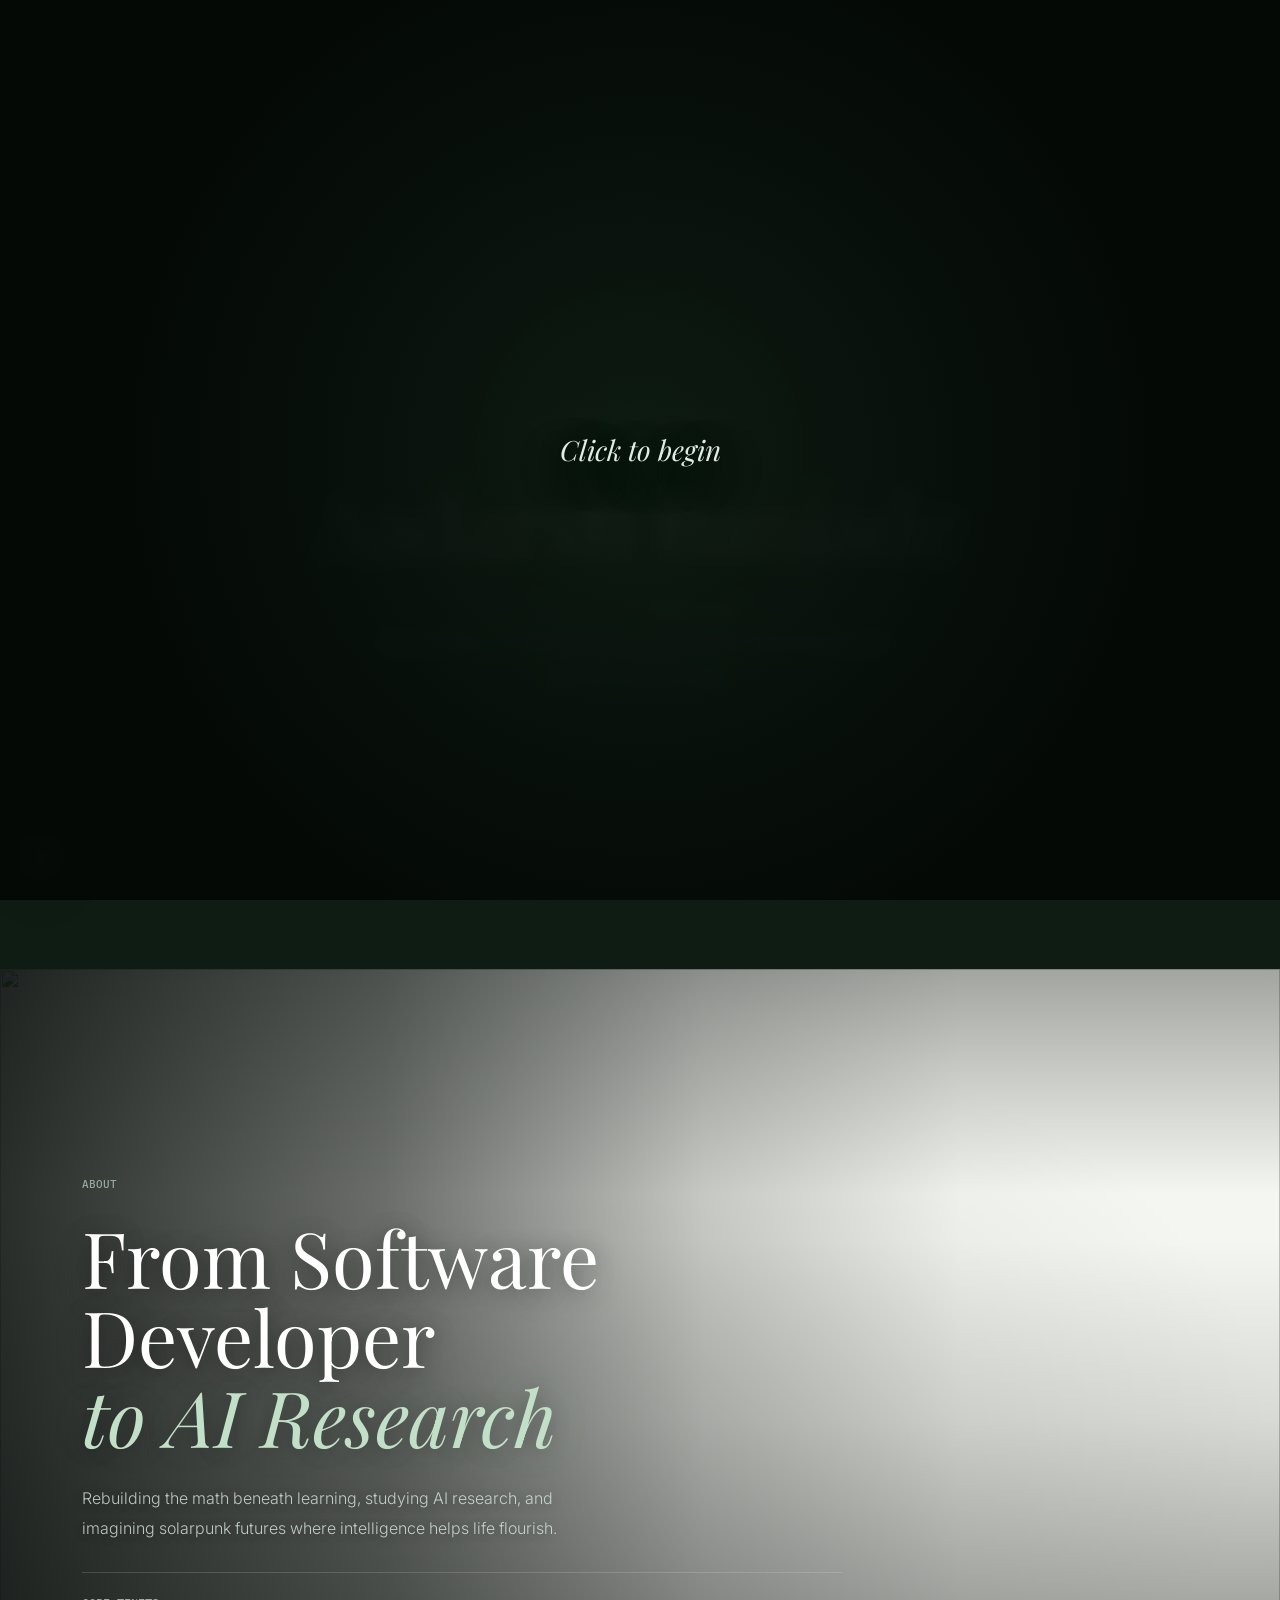
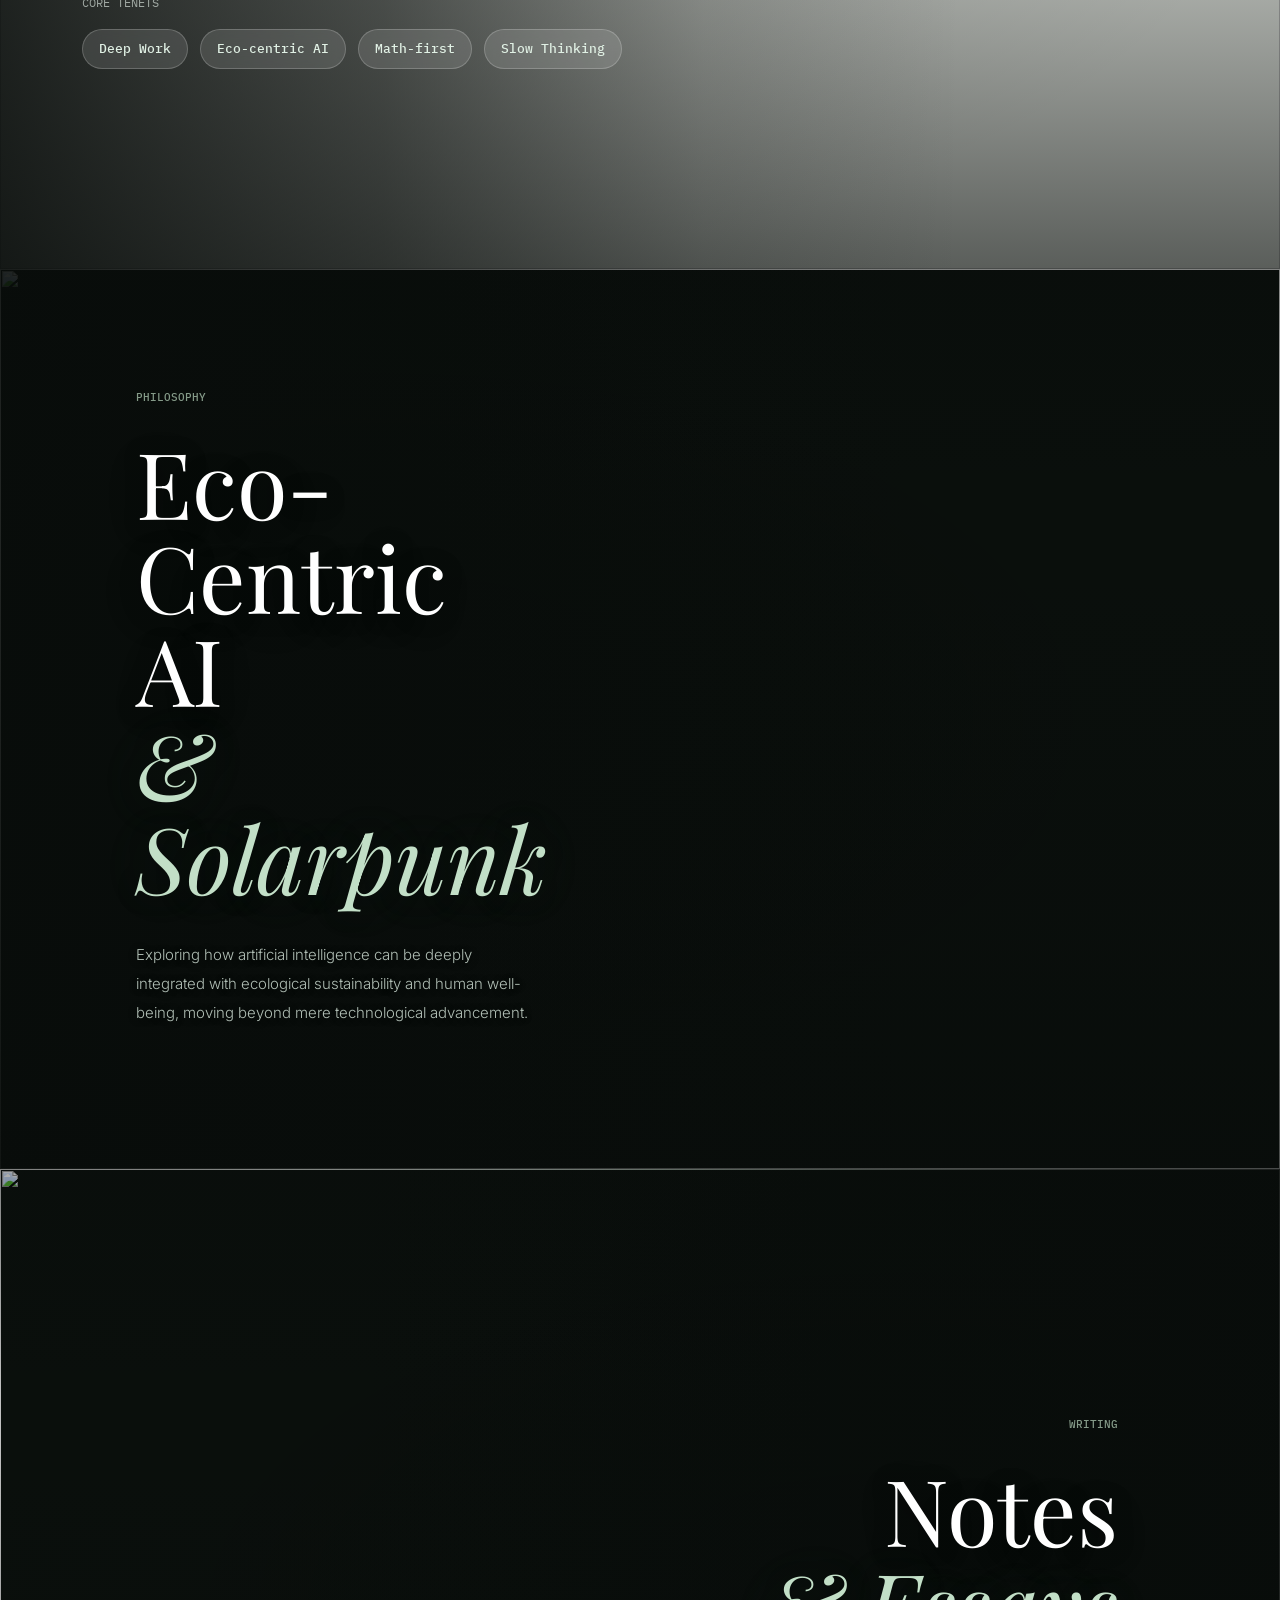
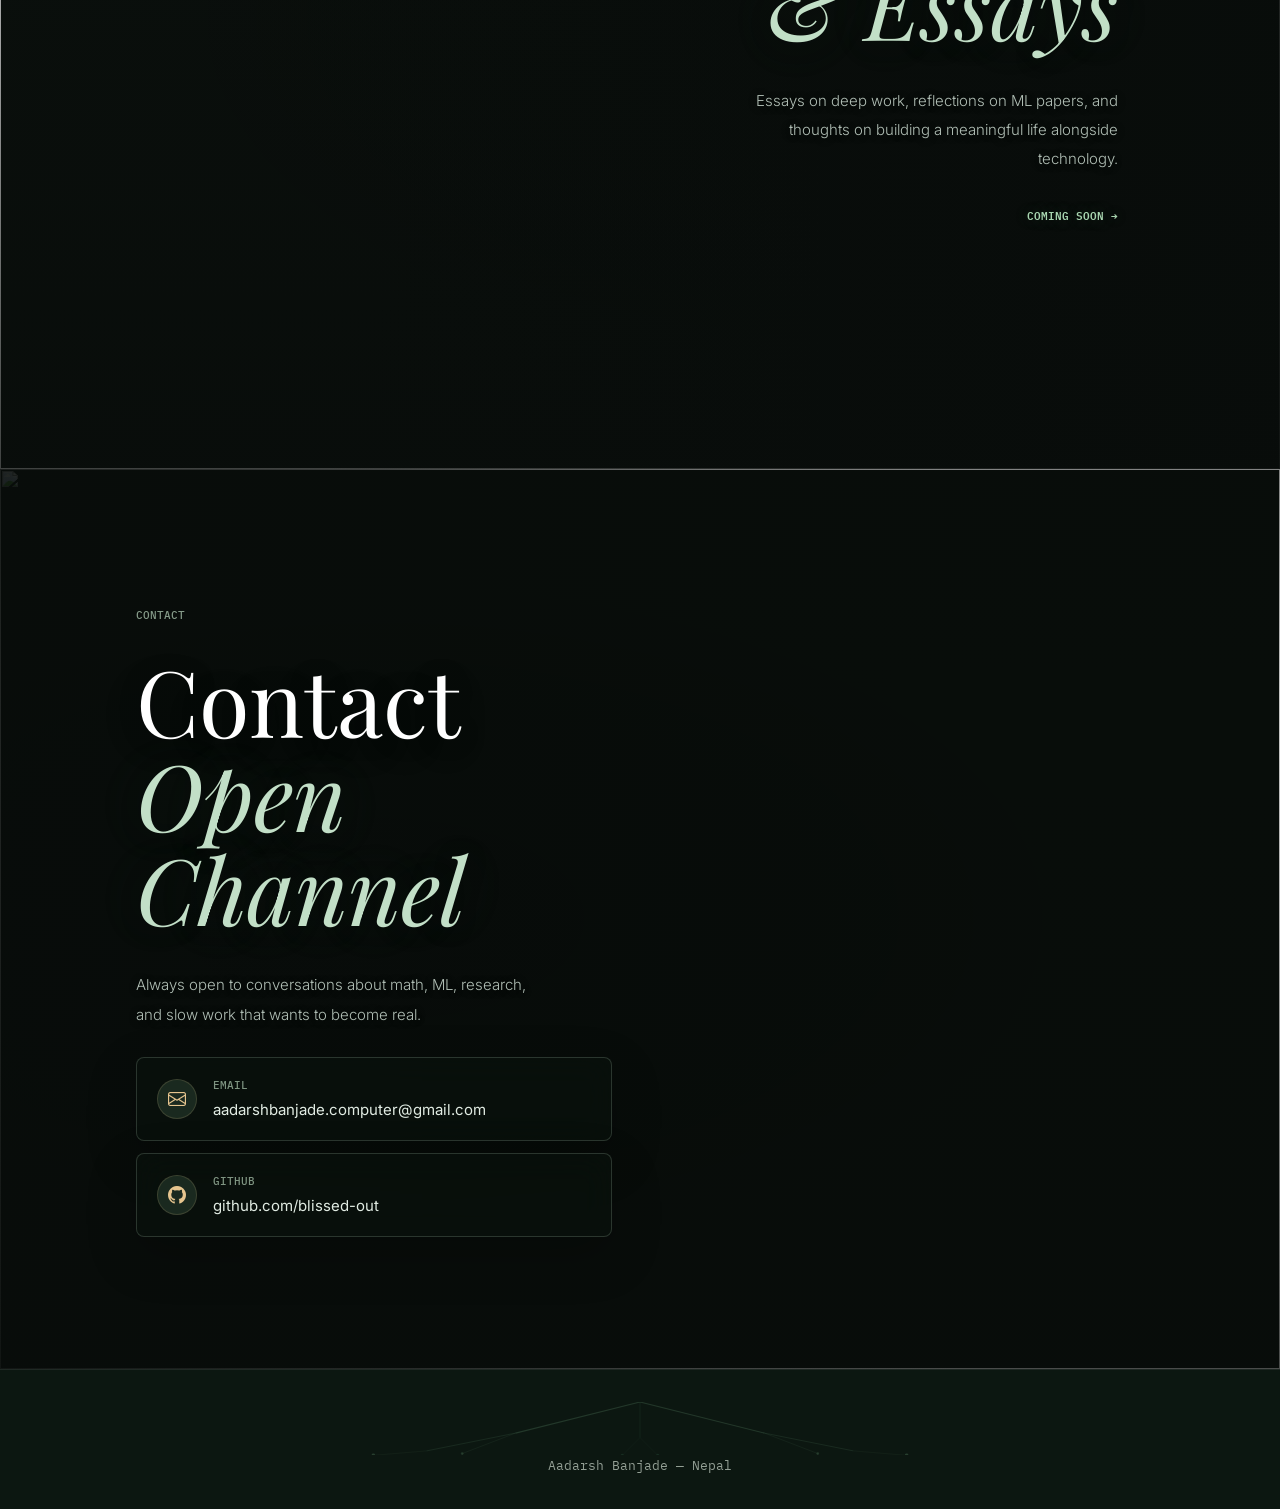
==== commit bb92215b: "Refine about vision copy" ====
--- a/index.html
+++ b/index.html
@@ -85,7 +85,7 @@
             <div class="about-banner-card">
               <span class="cinematic-label">About</span>
               <h2 class="cinematic-title about-title">From Software Developer<br><span class="cinematic-accent">to AI Research</span></h2>
-              <p class="cinematic-desc about-desc">Rebuilding the math beneath learning while moving slowly toward eco-centric AI research.</p>
+              <p class="cinematic-desc about-desc">Rebuilding the math beneath learning, studying AI research, and imagining solarpunk futures where intelligence helps life flourish.</p>
               <div class="tag-group">
                 <span class="tag-label">Core Tenets</span>
                 <div class="tags">
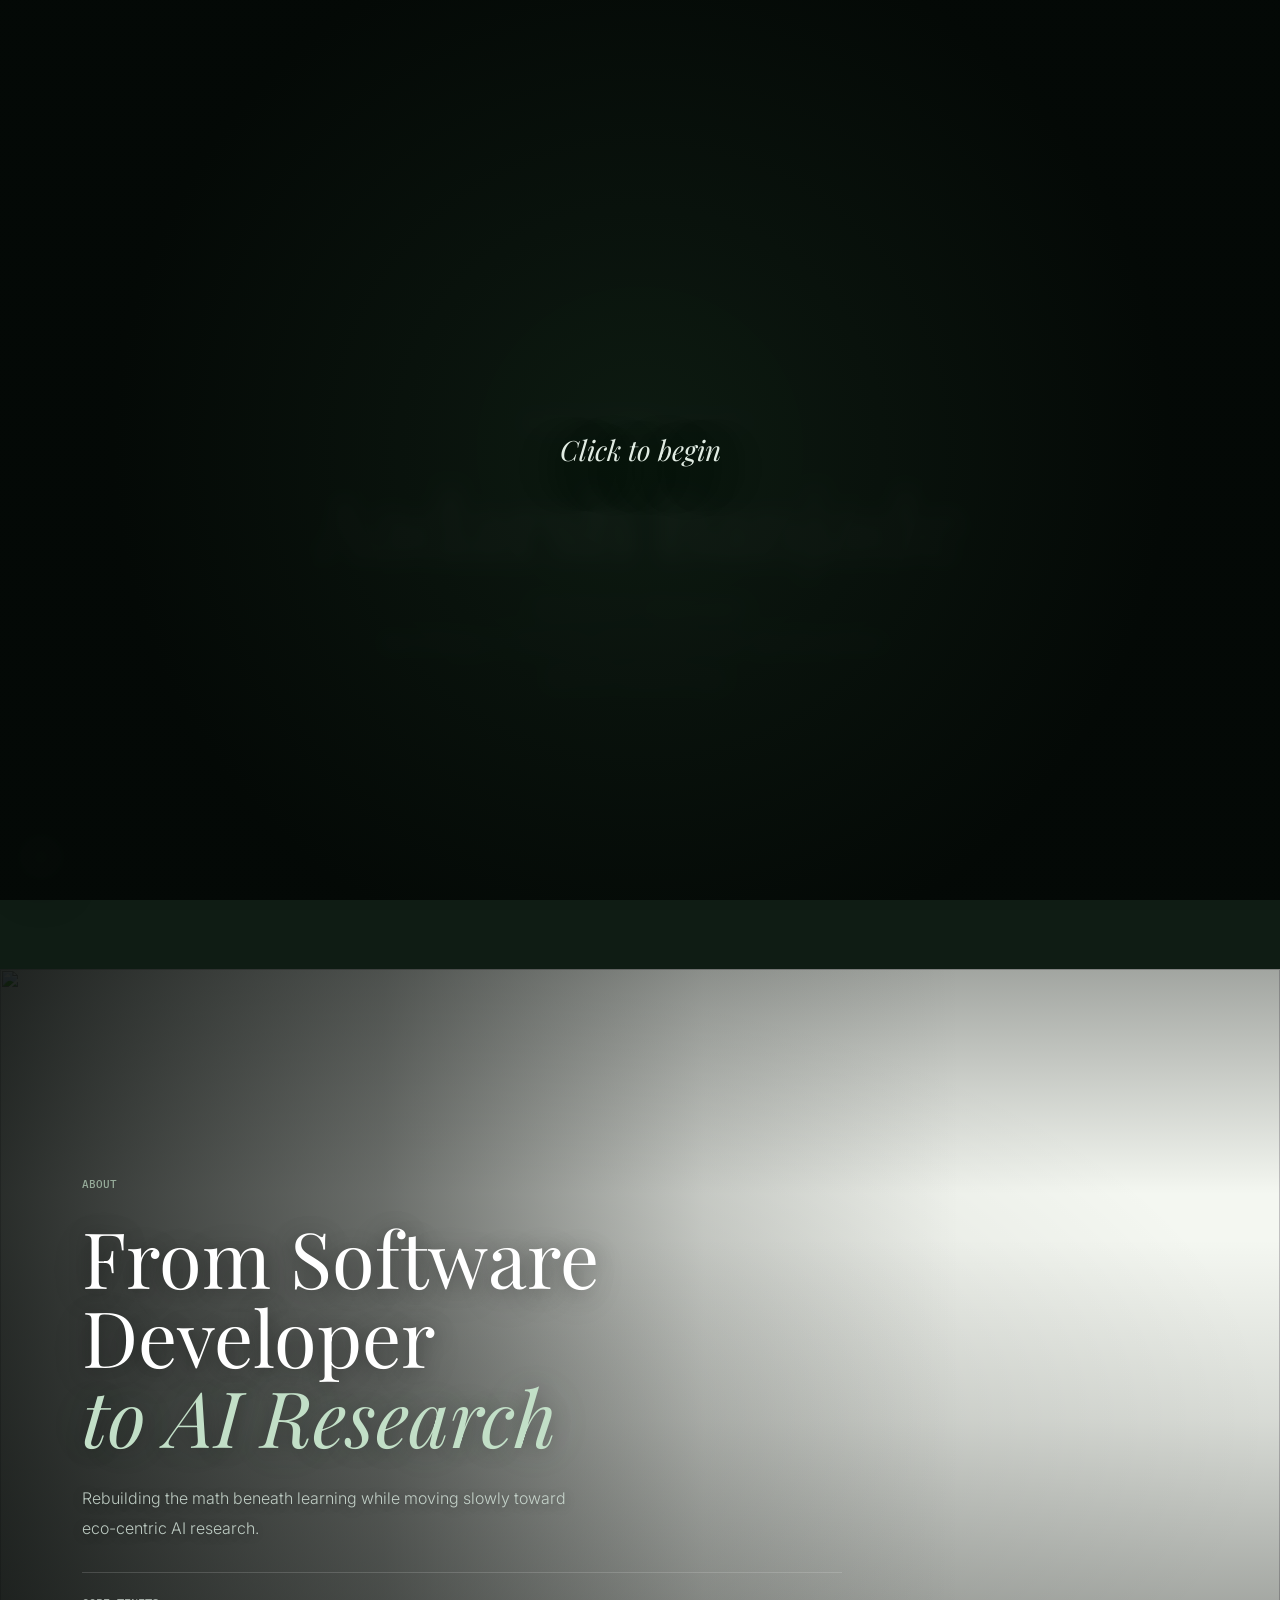
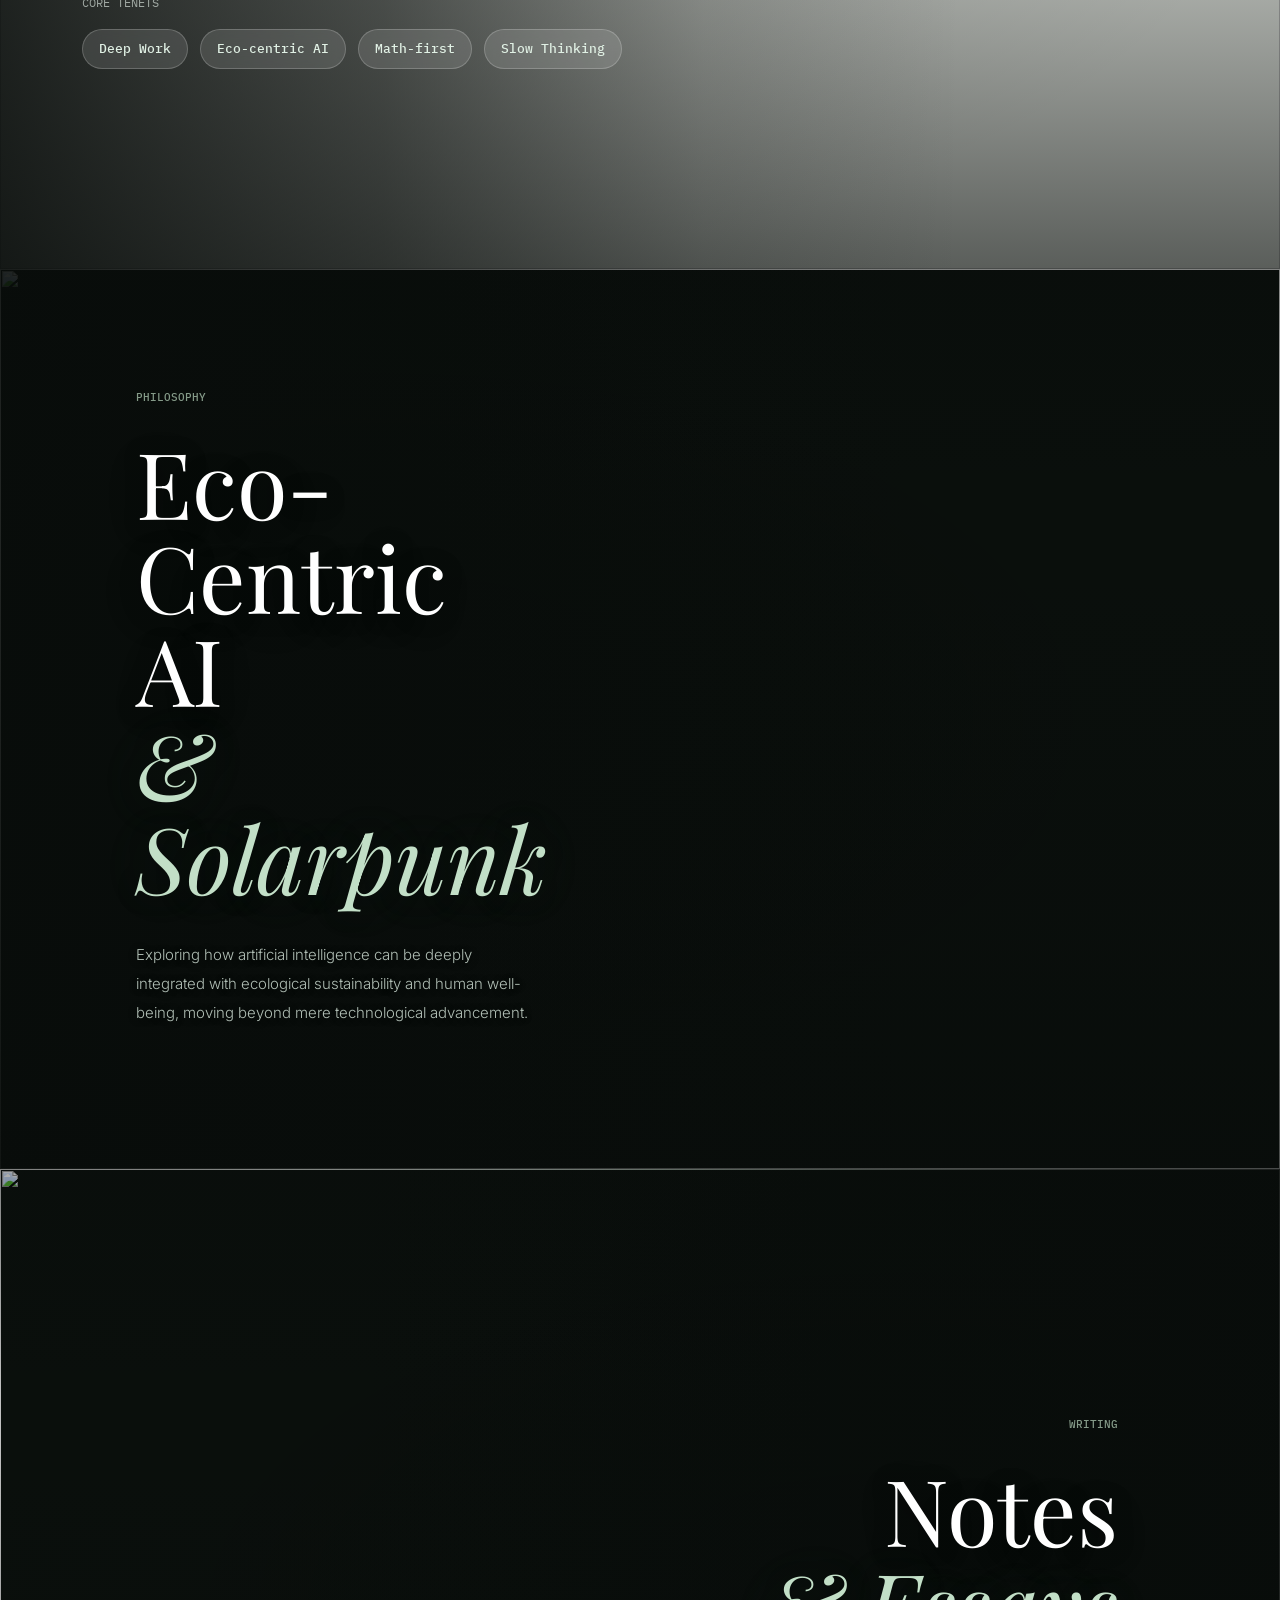
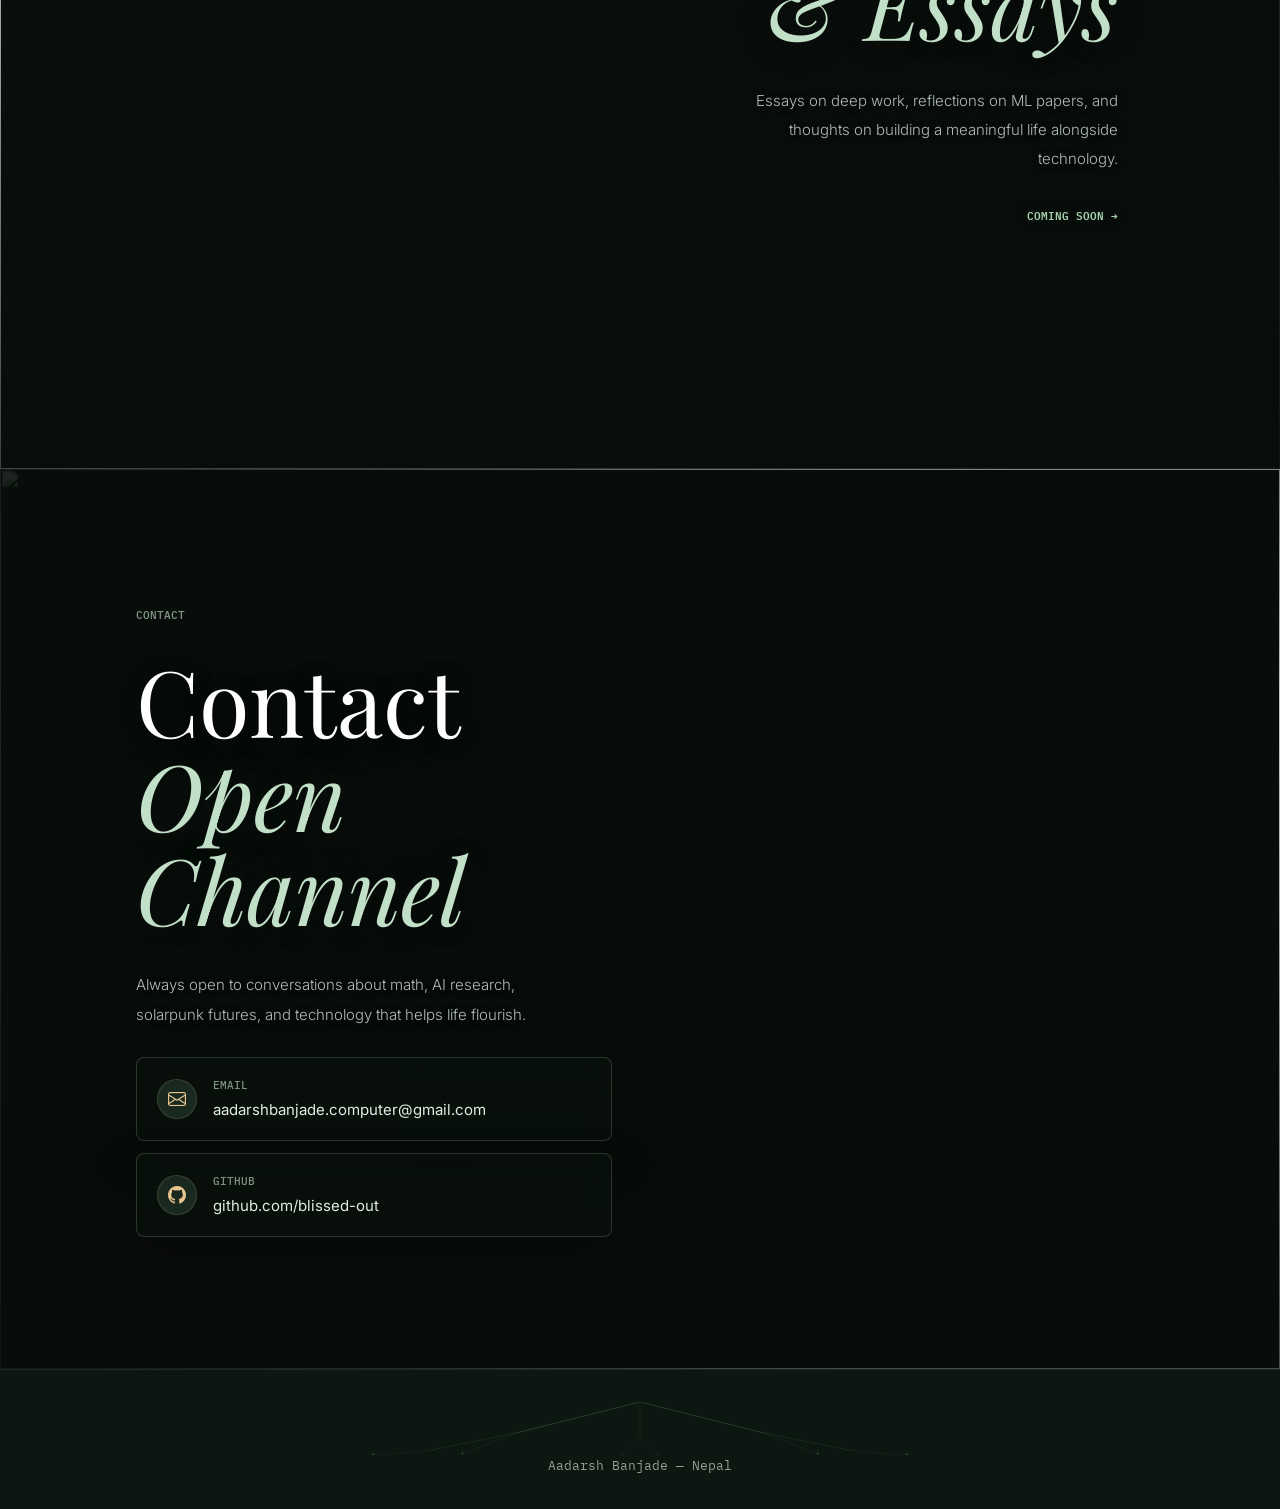
==== commit 5073edc0: "Move solarpunk copy to contact" ====
--- a/index.html
+++ b/index.html
@@ -85,7 +85,7 @@
             <div class="about-banner-card">
               <span class="cinematic-label">About</span>
               <h2 class="cinematic-title about-title">From Software Developer<br><span class="cinematic-accent">to AI Research</span></h2>
-              <p class="cinematic-desc about-desc">Rebuilding the math beneath learning, studying AI research, and imagining solarpunk futures where intelligence helps life flourish.</p>
+              <p class="cinematic-desc about-desc">Rebuilding the math beneath learning while moving slowly toward eco-centric AI research.</p>
               <div class="tag-group">
                 <span class="tag-label">Core Tenets</span>
                 <div class="tags">
@@ -149,7 +149,7 @@
       <div class="cinematic-content cinematic-content--left contact-content" data-aos="fade-right" data-aos-duration="1200">
         <span class="cinematic-label">Contact</span>
         <h2 class="cinematic-title">Contact<br><span class="cinematic-accent">Open Channel</span></h2>
-        <p class="cinematic-desc">Always open to conversations about math, ML, research, and slow work that wants to become real.</p>
+        <p class="cinematic-desc">Always open to conversations about math, AI research, solarpunk futures, and technology that helps life flourish.</p>
         <div class="contact-cards">
           <a href="mailto:aadarshbanjade.computer@gmail.com" class="contact-card">
             <i class="bi bi-envelope"></i>
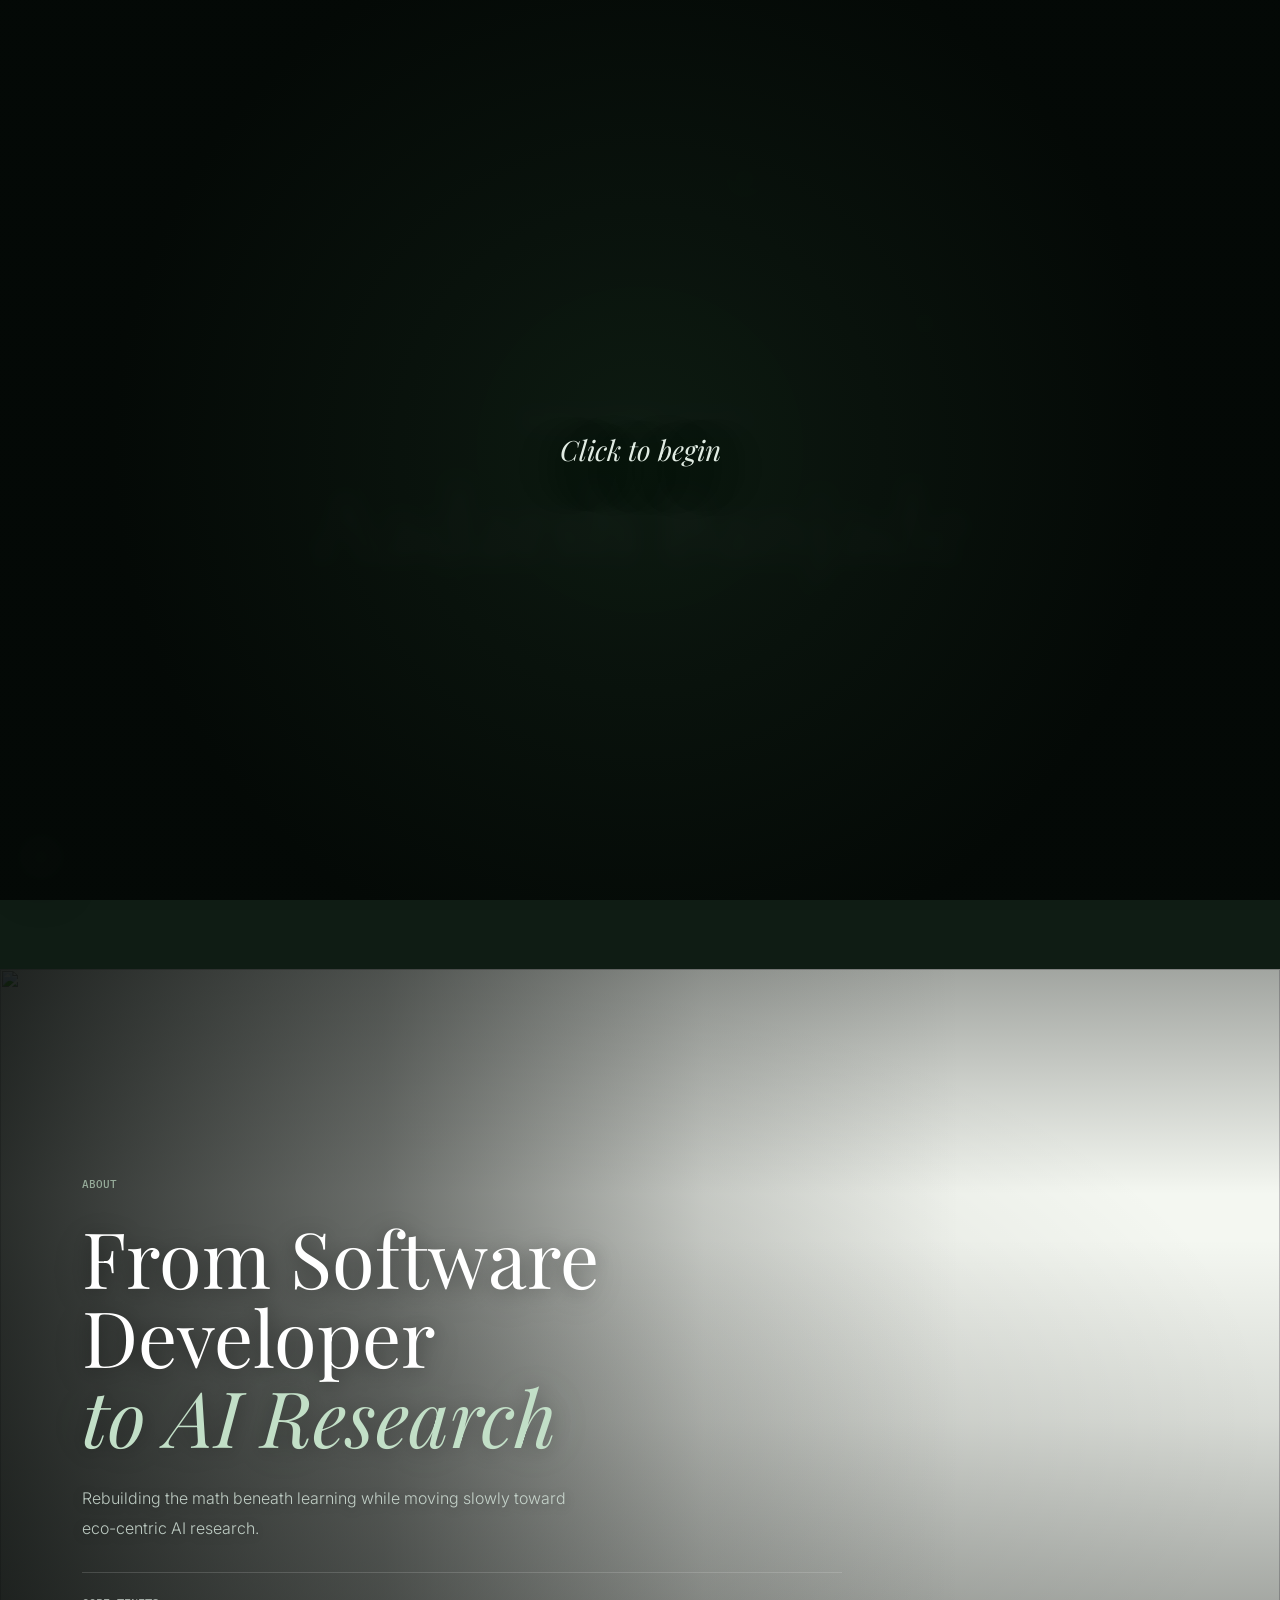
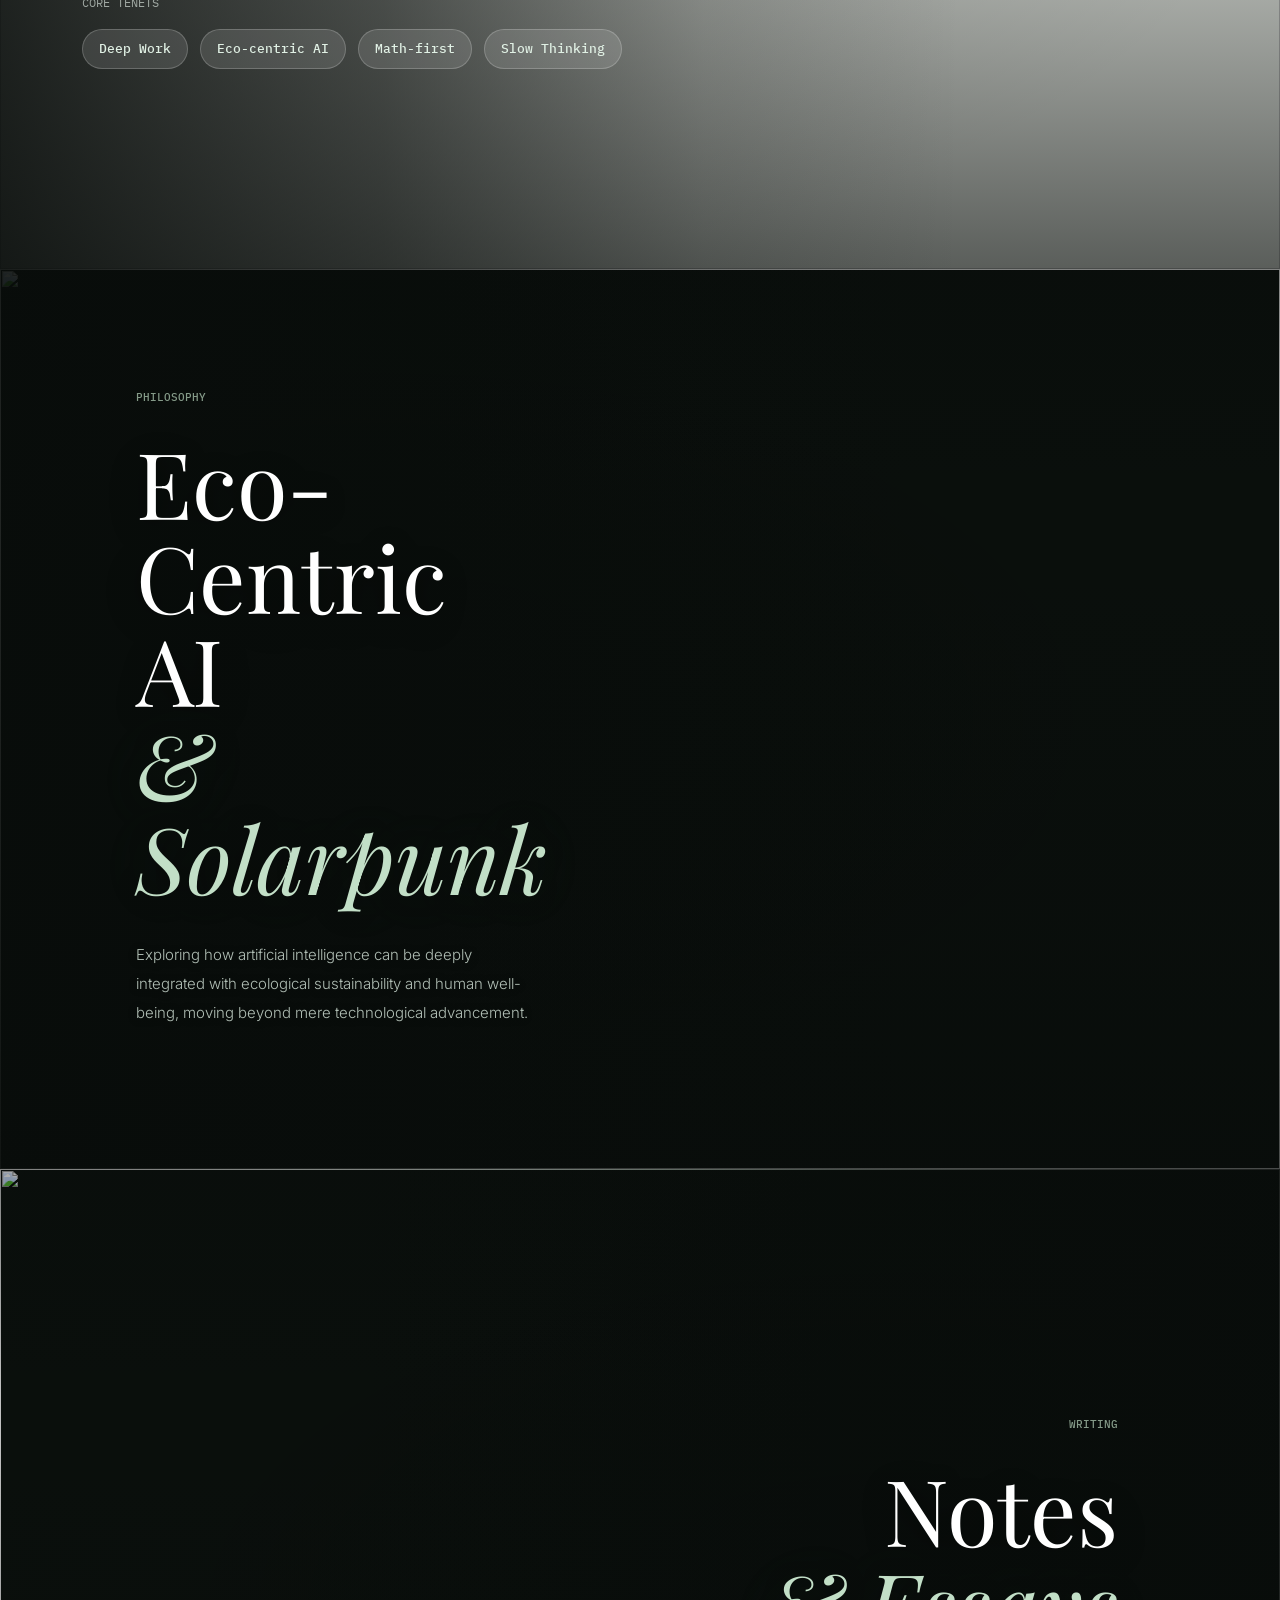
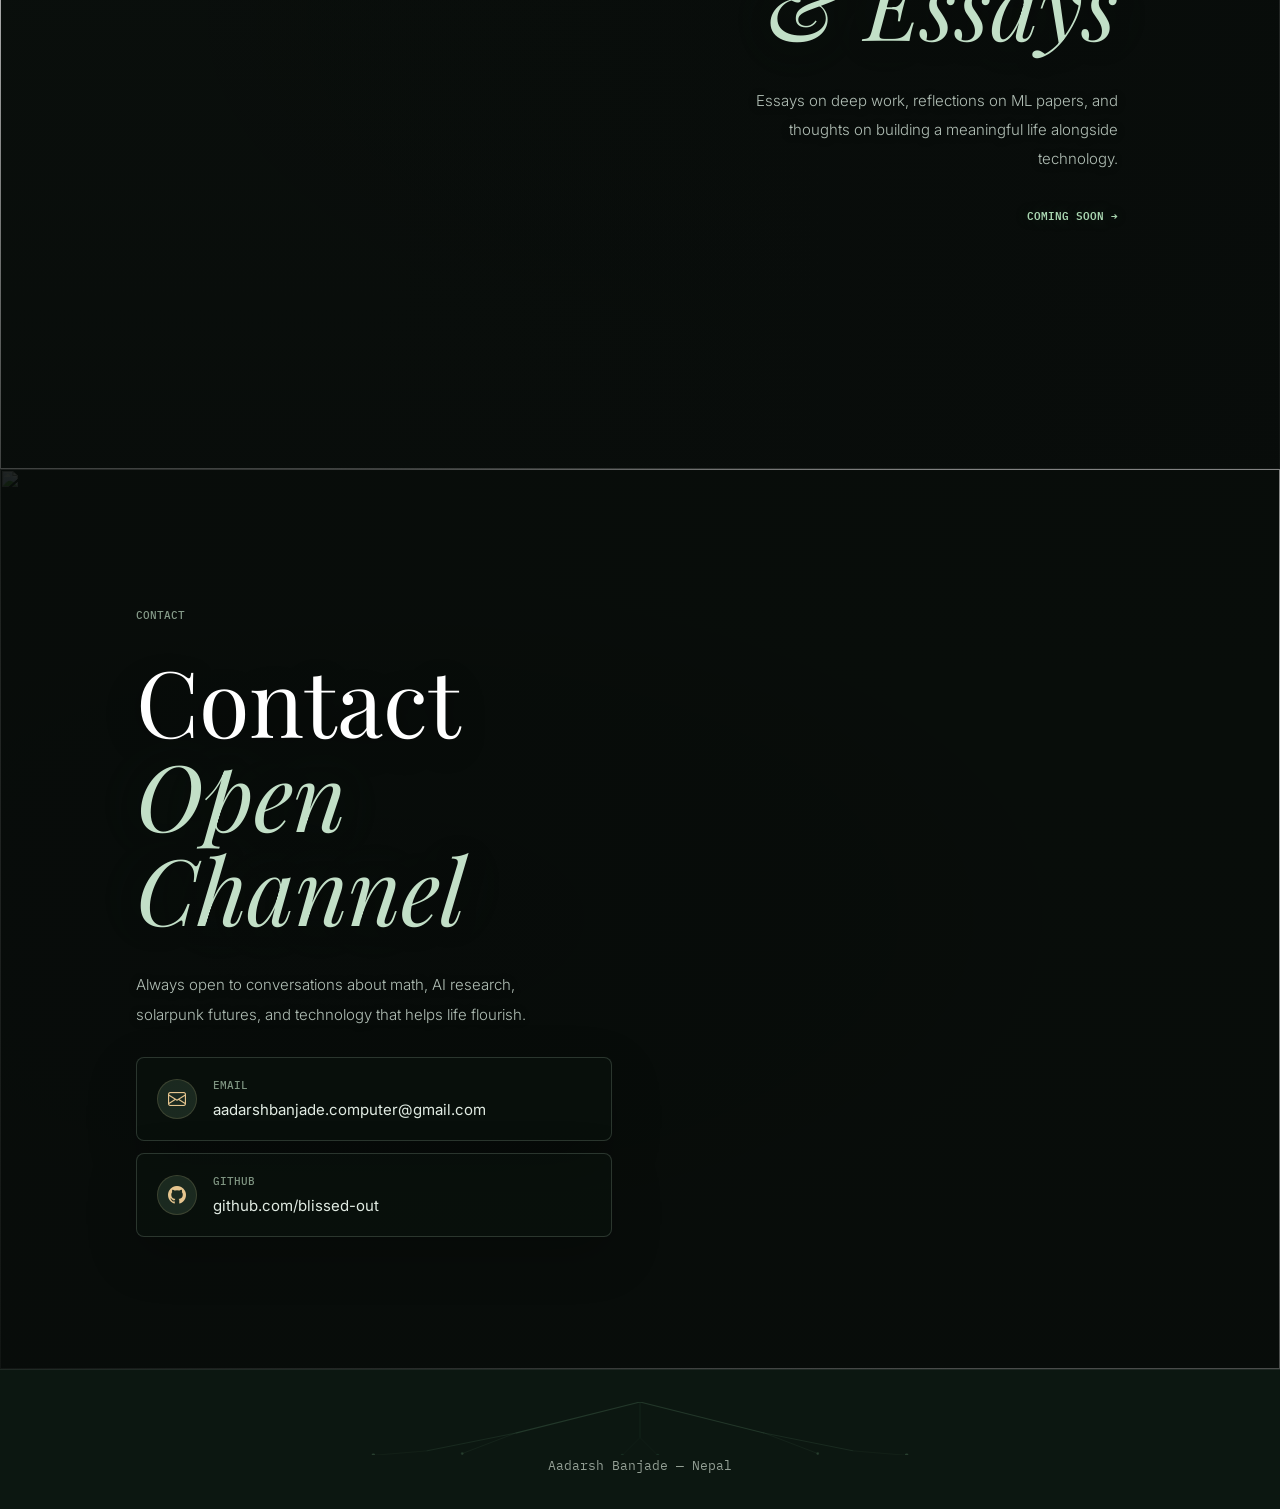
==== commit 36cc33e7: "feat: cinematic text reveals, firefly cursor, dual-track audio, nature theme - Two audio tracks (end" ====
--- a/index.html
+++ b/index.html
@@ -15,7 +15,7 @@
   <!-- Fonts -->
   <link href="https://fonts.googleapis.com" rel="preconnect">
   <link href="https://fonts.gstatic.com" rel="preconnect" crossorigin>
-  <link href="https://fonts.googleapis.com/css2?family=Inter:wght@300;400;500;600;700&family=IBM+Plex+Mono:ital,wght@0,400;0,500;1,400&family=Playfair+Display:ital,wght@0,400..800;1,400..800&display=swap" rel="stylesheet">
+  <link href="https://fonts.googleapis.com/css2?family=Cormorant+Garamond:ital,wght@0,300;0,400;0,500;0,600;1,400;1,500&family=Inter:wght@300;400;500;600;700&family=IBM+Plex+Mono:ital,wght@0,400;0,500;1,400&family=Playfair+Display:ital,wght@0,400..800;1,400..800&display=swap" rel="stylesheet">
 
   <!-- Vendor CSS Files -->
   <link href="assets/vendor/bootstrap/css/bootstrap.min.css" rel="stylesheet">
@@ -58,13 +58,42 @@
       </video>
       <div class="hero-overlay"></div>
 
-      <div class="container d-flex flex-column align-items-center justify-content-center text-center" data-aos="fade-up">
+      <!-- Nature Elements -->
+      <div class="hero-nature" aria-hidden="true">
+        <div class="nature-leaf nl-1"></div>
+        <div class="nature-leaf nl-2"></div>
+        <div class="nature-leaf nl-3"></div>
+        <div class="nature-leaf nl-4"></div>
+        <div class="nature-leaf nl-5"></div>
+        <div class="nature-leaf nl-6"></div>
+        <div class="nature-leaf nl-7"></div>
+        <div class="nature-leaf nl-8"></div>
+        <div class="ambient-firefly af-1"></div>
+        <div class="ambient-firefly af-2"></div>
+        <div class="ambient-firefly af-3"></div>
+        <div class="ambient-firefly af-4"></div>
+        <div class="ambient-firefly af-5"></div>
+        <div class="ambient-firefly af-6"></div>
+        <div class="ambient-firefly af-7"></div>
+        <div class="ambient-firefly af-8"></div>
+      </div>
+
+      <div class="container d-flex flex-column align-items-center justify-content-center text-center">
         <div class="hero-status glass-panel">
           <span class="status-dot"></span>
           <span>Work in Progress</span>
           <span class="status-note">living draft</span>
         </div>
         <h2 class="hero-title">Aadarsh Banjade</h2>
+        <svg class="hero-vine-accent" viewBox="0 0 240 28" aria-hidden="true">
+          <path class="vine-stem" d="M20,14 C50,6 70,22 100,14 S150,6 180,14 S210,22 220,14" stroke="rgba(139,204,155,0.35)" fill="none" stroke-width="1" stroke-linecap="round"/>
+          <path d="M60,14 C64,7 72,7 76,14" fill="rgba(139,204,155,0.18)" stroke="none"/>
+          <path d="M130,14 C126,21 118,21 114,14" fill="rgba(139,204,155,0.15)" stroke="none"/>
+          <path d="M185,14 C189,7 197,7 201,14" fill="rgba(139,204,155,0.18)" stroke="none"/>
+          <circle cx="40" cy="10" r="1.5" fill="rgba(168,216,65,0.3)"/>
+          <circle cx="100" cy="14" r="1.2" fill="rgba(139,204,155,0.25)"/>
+          <circle cx="160" cy="18" r="1.5" fill="rgba(168,216,65,0.3)"/>
+        </svg>
         <p class="hero-aspirant">Research <span class="aspirant">Aspirant</span></p>
         <p class="hero-flow">Building a living mathematical world-model.</p>
         <p class="hero-stream"><span class="typed" data-typed-items="World-modeling, Math-first learning, Deep work, Eco-centric AI"></span></p>
@@ -81,7 +110,7 @@
         </div>
         <div class="about-banner-overlay"></div>
         <div class="container">
-          <div class="about-banner-content" data-aos="fade-up">
+          <div class="about-banner-content">
             <div class="about-banner-card">
               <span class="cinematic-label">About</span>
               <h2 class="cinematic-title about-title">From Software Developer<br><span class="cinematic-accent">to AI Research</span></h2>
@@ -110,7 +139,7 @@
         <img src="https://cdn-ildmfoi.nitrocdn.com/qYRgaQhFZwgLVqelZmqPIMtFINKxcsKK/assets/images/optimized/rev-15cb4a5/atomhawk.com/wp-content/uploads/2022/06/JessicaWoulfe-1.jpg.webp" alt="" loading="lazy">
       </div>
       <div class="cinematic-overlay cinematic-overlay--left"></div>
-      <div class="cinematic-content cinematic-content--left" data-aos="fade-right" data-aos-duration="1200">
+      <div class="cinematic-content cinematic-content--left">
         <span class="cinematic-label">Philosophy</span>
         <h2 class="cinematic-title">Eco-Centric AI<br><span class="cinematic-accent">&amp; Solarpunk</span></h2>
         <p class="cinematic-desc">Exploring how artificial intelligence can be deeply integrated with ecological sustainability and human well-being, moving beyond mere technological advancement.</p>
@@ -123,7 +152,7 @@
         <img src="https://miro.medium.com/v2/resize:fit:4800/format:webp/1*pnnK3axsI0kVipdvKCCunA.jpeg" alt="" loading="lazy">
       </div>
       <div class="cinematic-overlay cinematic-overlay--right"></div>
-      <div class="cinematic-content cinematic-content--right" data-aos="fade-left" data-aos-duration="1200">
+      <div class="cinematic-content cinematic-content--right">
         <span class="cinematic-label">Writing</span>
         <h2 class="cinematic-title">Notes<br><span class="cinematic-accent">&amp; Essays</span></h2>
         <p class="cinematic-desc">Essays on deep work, reflections on ML papers, and thoughts on building a meaningful life alongside technology.</p>
@@ -146,7 +175,7 @@
         <img src="https://storiesfromtomorrow.com/wp-content/uploads/2024/06/b05b1d0f-9a20-45ed-ad94-78f225b3a947.png?w=NaN&amp;h=" alt="" loading="lazy">
       </div>
       <div class="cinematic-overlay cinematic-overlay--left"></div>
-      <div class="cinematic-content cinematic-content--left contact-content" data-aos="fade-right" data-aos-duration="1200">
+      <div class="cinematic-content cinematic-content--left contact-content">
         <span class="cinematic-label">Contact</span>
         <h2 class="cinematic-title">Contact<br><span class="cinematic-accent">Open Channel</span></h2>
         <p class="cinematic-desc">Always open to conversations about math, AI research, solarpunk futures, and technology that helps life flourish.</p>
@@ -210,10 +239,13 @@
   <!-- Preloader -->
   <div id="preloader"></div>
 
+  <!-- Firefly Cursor -->
+  <div class="firefly-cursor" id="fireflyCursor" aria-hidden="true"></div>
+
   <div class="sound-prompt is-visible" data-sound-prompt role="button" tabindex="0" aria-label="Click to begin" aria-live="polite">
     <span>Click to begin</span>
   </div>
-  <audio id="end-titles-audio" src="assets/audio/end-titles.mp3" preload="auto" loop></audio>
+  <audio id="end-titles-audio" preload="auto"></audio>
   <button type="button" class="sound-toggle is-playing" data-sound-toggle aria-label="Pause End Titles" aria-pressed="true" title="Pause End Titles">
     <i class="bi bi-volume-up" aria-hidden="true"></i>
   </button>
--- a/assets/css/main.css
+++ b/assets/css/main.css
@@ -4,6 +4,7 @@
 :root {
   --default-font: "Inter", system-ui, -apple-system, "Segoe UI", sans-serif;
   --heading-font: "Playfair Display", serif;
+  --nature-font: "Cormorant Garamond", "Playfair Display", serif;
   --nav-font: "Inter", sans-serif;
   --mono-font: "IBM Plex Mono", "Fira Code", "Consolas", monospace;
 }
@@ -448,17 +449,17 @@
 
 .hero .container {
   position: relative;
-  z-index: 2;
+  z-index: 3;
   padding-top: 60px;
 }
 
 .hero-title {
-  margin: 0 0 12px 0;
-  font-size: 5.375rem;
-  font-family: var(--heading-font);
-  font-weight: 400;
+  margin: 0 0 4px 0;
+  font-size: 6rem;
+  font-family: var(--nature-font);
+  font-weight: 300;
   color: #ffffff;
-  letter-spacing: 0;
+  letter-spacing: 0.02em;
   text-shadow: 0 8px 30px rgba(0, 0, 0, 0.5);
 }
 
@@ -505,7 +506,9 @@
 
 .hero-aspirant {
   font-size: 2rem;
-  font-family: var(--heading-font);
+  font-family: var(--nature-font);
+  font-weight: 400;
+  font-style: italic;
   color: rgba(255, 255, 255, 0.95);
   margin-bottom: 8px;
   text-shadow: 0 2px 10px rgba(0, 0, 0, 0.3);
@@ -514,14 +517,16 @@
 .hero-aspirant .aspirant {
   color: #a3e0b2;
   font-weight: 600;
+  font-style: normal;
 }
 
 .hero-flow {
   margin-top: 12px;
-  font-size: 16px;
-  font-family: var(--default-font);
+  font-size: 1.15rem;
+  font-family: var(--nature-font);
+  font-weight: 400;
+  font-style: italic;
   color: rgba(255, 255, 255, 0.75);
-  font-style: italic;
 }
 
 .hero-stream {
@@ -531,6 +536,247 @@
 
 .hero p span.typed-cursor {
   color: #8bcc9b;
+}
+
+/*--------------------------------------------------------------
+# Hero Nature Elements
+--------------------------------------------------------------*/
+.hero-nature {
+  position: absolute;
+  inset: 0;
+  z-index: 2;
+  pointer-events: none;
+  overflow: hidden;
+}
+
+/* Floating Leaves */
+.nature-leaf {
+  position: absolute;
+  background: linear-gradient(135deg, rgba(139, 204, 155, 0.28) 0%, rgba(63, 125, 94, 0.12) 100%);
+  border-radius: 2px 50% 50% 50%;
+  opacity: 0;
+  animation: leaf-float linear infinite;
+  filter: blur(0.4px);
+}
+
+.nl-1 { left: 8%;  width: 14px; height: 14px; animation-duration: 19s; animation-delay: 0s; }
+.nl-2 { left: 22%; width: 20px; height: 20px; animation-duration: 24s; animation-delay: 4s; border-radius: 50% 2px 50% 50%; }
+.nl-3 { left: 38%; width: 11px; height: 11px; animation-duration: 17s; animation-delay: 8s; }
+.nl-4 { left: 52%; width: 16px; height: 16px; animation-duration: 21s; animation-delay: 2s; border-radius: 50% 50% 2px 50%; }
+.nl-5 { left: 68%; width: 18px; height: 18px; animation-duration: 26s; animation-delay: 6s; }
+.nl-6 { left: 82%; width: 12px; height: 12px; animation-duration: 16s; animation-delay: 11s; border-radius: 2px 50% 50% 50%; }
+.nl-7 { left: 93%; width: 15px; height: 15px; animation-duration: 22s; animation-delay: 3s; border-radius: 50% 2px 50% 50%; }
+.nl-8 { left: 15%; width: 10px; height: 10px; animation-duration: 18s; animation-delay: 14s; }
+
+@keyframes leaf-float {
+  0% {
+    transform: translateY(-8vh) rotate(0deg) translateX(0);
+    opacity: 0;
+  }
+  6% { opacity: 0.6; }
+  30% {
+    transform: translateY(30vh) rotate(120deg) translateX(35px);
+    opacity: 0.5;
+  }
+  60% {
+    transform: translateY(60vh) rotate(240deg) translateX(-20px);
+    opacity: 0.4;
+  }
+  94% { opacity: 0.2; }
+  100% {
+    transform: translateY(110vh) rotate(400deg) translateX(15px);
+    opacity: 0;
+  }
+}
+
+/* Ambient Fireflies */
+.ambient-firefly {
+  position: absolute;
+  width: 4px;
+  height: 4px;
+  background: radial-gradient(circle, rgba(220, 240, 120, 0.9), rgba(168, 216, 65, 0.3), transparent);
+  border-radius: 50%;
+  box-shadow: 0 0 6px 2px rgba(168, 216, 65, 0.4), 0 0 16px 6px rgba(139, 204, 155, 0.15);
+  animation: firefly-drift ease-in-out infinite;
+}
+
+.af-1 { left: 12%; top: 18%; width: 3px; height: 3px; animation-duration: 8s;   animation-delay: 0s; }
+.af-2 { left: 72%; top: 28%; width: 5px; height: 5px; animation-duration: 11s;  animation-delay: 2s; }
+.af-3 { left: 35%; top: 55%; width: 3px; height: 3px; animation-duration: 7s;   animation-delay: 5s; }
+.af-4 { left: 88%; top: 65%; width: 4px; height: 4px; animation-duration: 13s;  animation-delay: 1s; }
+.af-5 { left: 20%; top: 78%; width: 3px; height: 3px; animation-duration: 9s;   animation-delay: 7s; }
+.af-6 { left: 58%; top: 12%; width: 5px; height: 5px; animation-duration: 10s;  animation-delay: 3s; }
+.af-7 { left: 45%; top: 42%; width: 3px; height: 3px; animation-duration: 8.5s; animation-delay: 6s; }
+.af-8 { left: 78%; top: 85%; width: 4px; height: 4px; animation-duration: 12s;  animation-delay: 4s; }
+
+@keyframes firefly-drift {
+  0%, 100% {
+    transform: translate(0, 0) scale(1);
+    opacity: 0.15;
+  }
+  20% {
+    transform: translate(18px, -12px) scale(1.4);
+    opacity: 0.85;
+  }
+  40% {
+    transform: translate(-8px, 8px) scale(0.7);
+    opacity: 0.1;
+  }
+  60% {
+    transform: translate(12px, 18px) scale(1.3);
+    opacity: 0.7;
+  }
+  80% {
+    transform: translate(-15px, -6px) scale(0.9);
+    opacity: 0.25;
+  }
+}
+
+/* Botanical Vine Accent */
+.hero-vine-accent {
+  width: 220px;
+  height: 24px;
+  margin: 0 auto 10px;
+  opacity: 0;
+  transition: opacity 1.2s ease;
+}
+
+.hero-vine-accent.cinematic-visible {
+  opacity: 0.65;
+}
+
+.vine-stem {
+  stroke-dasharray: 300;
+  stroke-dashoffset: 300;
+  transition: stroke-dashoffset 2.5s ease-out 0.2s;
+}
+
+.hero-vine-accent.cinematic-visible .vine-stem {
+  stroke-dashoffset: 0;
+}
+
+@keyframes vine-breathe {
+  0%, 100% { opacity: 0.5; }
+  50% { opacity: 0.8; }
+}
+
+/*--------------------------------------------------------------
+# Cinematic Hero Text Reveal
+--------------------------------------------------------------*/
+.hero .hero-status,
+.hero .hero-aspirant,
+.hero .hero-flow,
+.hero .hero-stream {
+  opacity: 0;
+  transform: translateY(22px);
+  filter: blur(8px);
+  transition: opacity 1.2s cubic-bezier(0.25, 0.46, 0.45, 0.94),
+              transform 1.2s cubic-bezier(0.25, 0.46, 0.45, 0.94),
+              filter 1.2s cubic-bezier(0.25, 0.46, 0.45, 0.94);
+}
+
+.hero .hero-status.cinematic-visible,
+.hero .hero-aspirant.cinematic-visible,
+.hero .hero-flow.cinematic-visible,
+.hero .hero-stream.cinematic-visible {
+  opacity: 1;
+  transform: translateY(0);
+  filter: blur(0);
+}
+
+/* Character-by-character title reveal */
+.char-reveal {
+  display: inline-block;
+  opacity: 0;
+  filter: blur(12px);
+  transform: translateY(18px) scale(0.95);
+  animation: char-appear 0.7s cubic-bezier(0.25, 0.46, 0.45, 0.94) forwards;
+}
+
+@keyframes char-appear {
+  40% {
+    filter: blur(3px);
+    transform: translateY(4px) scale(1);
+  }
+  100% {
+    opacity: 1;
+    filter: blur(0);
+    transform: translateY(0) scale(1);
+  }
+}
+
+/*--------------------------------------------------------------
+# Section Cinematic Reveals (scroll-triggered)
+--------------------------------------------------------------*/
+.cinematic-content .cinematic-label,
+.cinematic-content .cinematic-title,
+.cinematic-content .cinematic-desc,
+.cinematic-content .cinematic-link,
+.cinematic-content .contact-cards,
+.about-banner-card .cinematic-label,
+.about-banner-card .cinematic-title,
+.about-banner-card .cinematic-desc,
+.about-banner-card .tag-group {
+  opacity: 0;
+  transform: translateY(28px);
+  filter: blur(8px);
+  transition: opacity 1.1s cubic-bezier(0.25, 0.46, 0.45, 0.94),
+              transform 1.1s cubic-bezier(0.25, 0.46, 0.45, 0.94),
+              filter 1.1s cubic-bezier(0.25, 0.46, 0.45, 0.94);
+}
+
+/* Staggered delays */
+.section-revealed .cinematic-label { transition-delay: 0.15s; }
+.section-revealed .cinematic-title { transition-delay: 0.55s; }
+.section-revealed .cinematic-desc  { transition-delay: 0.95s; }
+.section-revealed .cinematic-link,
+.section-revealed .tag-group,
+.section-revealed .contact-cards   { transition-delay: 1.35s; }
+
+/* Revealed state */
+.section-revealed .cinematic-label,
+.section-revealed .cinematic-title,
+.section-revealed .cinematic-desc,
+.section-revealed .cinematic-link,
+.section-revealed .tag-group,
+.section-revealed .contact-cards {
+  opacity: 1;
+  transform: translateY(0);
+  filter: blur(0);
+}
+
+/* Individual contact card stagger */
+.contact-cards .contact-card {
+  opacity: 0;
+  transform: translateY(16px);
+  filter: blur(4px);
+  transition: opacity 0.8s ease, transform 0.8s ease, filter 0.8s ease;
+}
+
+.section-revealed .contact-cards .contact-card:nth-child(1) { transition-delay: 1.55s; }
+.section-revealed .contact-cards .contact-card:nth-child(2) { transition-delay: 1.85s; }
+
+.section-revealed .contact-cards .contact-card {
+  opacity: 1;
+  transform: translateY(0);
+  filter: blur(0);
+}
+
+/* Individual tag stagger */
+.tag-group .tag.glass-tag {
+  opacity: 0;
+  transform: translateY(10px) scale(0.9);
+  transition: opacity 0.5s ease, transform 0.5s ease;
+}
+
+.section-revealed .tag-group .tag.glass-tag:nth-child(1) { transition-delay: 1.5s; }
+.section-revealed .tag-group .tag.glass-tag:nth-child(2) { transition-delay: 1.65s; }
+.section-revealed .tag-group .tag.glass-tag:nth-child(3) { transition-delay: 1.8s; }
+.section-revealed .tag-group .tag.glass-tag:nth-child(4) { transition-delay: 1.95s; }
+
+.section-revealed .tag-group .tag.glass-tag {
+  opacity: 1;
+  transform: translateY(0) scale(1);
 }
 
 /*--------------------------------------------------------------
@@ -1409,3 +1655,62 @@
   padding-right: 10px;
   color: color-mix(in srgb, var(--default-color), transparent 70%);
 }
+
+/*--------------------------------------------------------------
+# Firefly Cursor
+--------------------------------------------------------------*/
+@media (hover: hover) and (pointer: fine) {
+  *, *::before, *::after {
+    cursor: none !important;
+  }
+}
+
+.firefly-cursor {
+  position: fixed;
+  width: 10px;
+  height: 10px;
+  background: radial-gradient(circle,
+    rgba(220, 240, 120, 0.95) 0%,
+    rgba(168, 216, 65, 0.7) 35%,
+    rgba(139, 204, 155, 0.2) 65%,
+    transparent 100%);
+  border-radius: 50%;
+  pointer-events: none;
+  z-index: 999999;
+  transform: translate(-50%, -50%);
+  box-shadow:
+    0 0 4px 2px rgba(200, 230, 100, 0.6),
+    0 0 14px 6px rgba(168, 216, 65, 0.3),
+    0 0 30px 12px rgba(139, 204, 155, 0.12);
+  animation: firefly-pulse 2.6s ease-in-out infinite;
+  will-change: left, top, opacity;
+  transition: opacity 0.35s ease;
+}
+
+@keyframes firefly-pulse {
+  0%, 100% {
+    opacity: 0.75;
+    box-shadow:
+      0 0 4px 2px rgba(200, 230, 100, 0.55),
+      0 0 14px 6px rgba(168, 216, 65, 0.25),
+      0 0 30px 12px rgba(139, 204, 155, 0.1);
+  }
+  50% {
+    opacity: 1;
+    box-shadow:
+      0 0 6px 3px rgba(220, 240, 120, 0.75),
+      0 0 20px 8px rgba(168, 216, 65, 0.4),
+      0 0 40px 16px rgba(139, 204, 155, 0.18);
+  }
+}
+
+.firefly-particle {
+  position: fixed;
+  width: 4px;
+  height: 4px;
+  border-radius: 50%;
+  pointer-events: none;
+  z-index: 999998;
+  opacity: 0.8;
+  will-change: opacity, transform;
+}
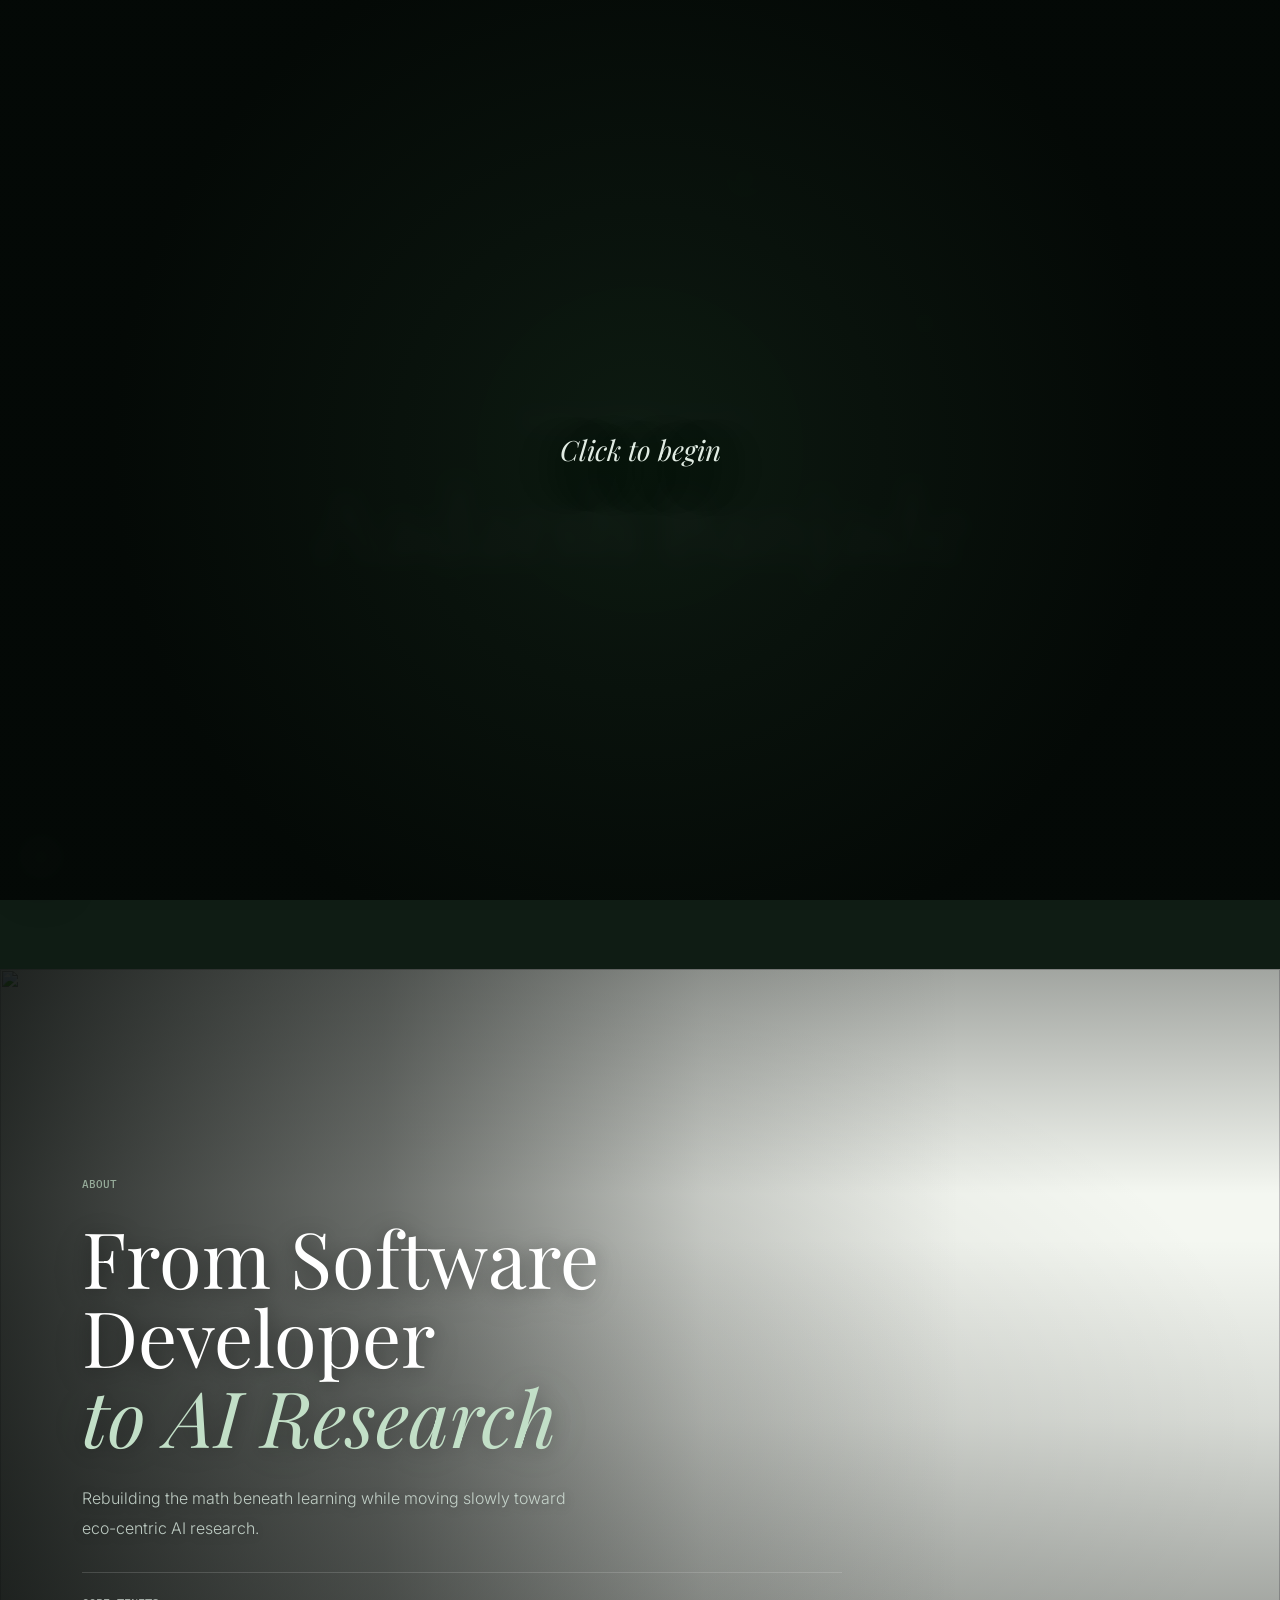
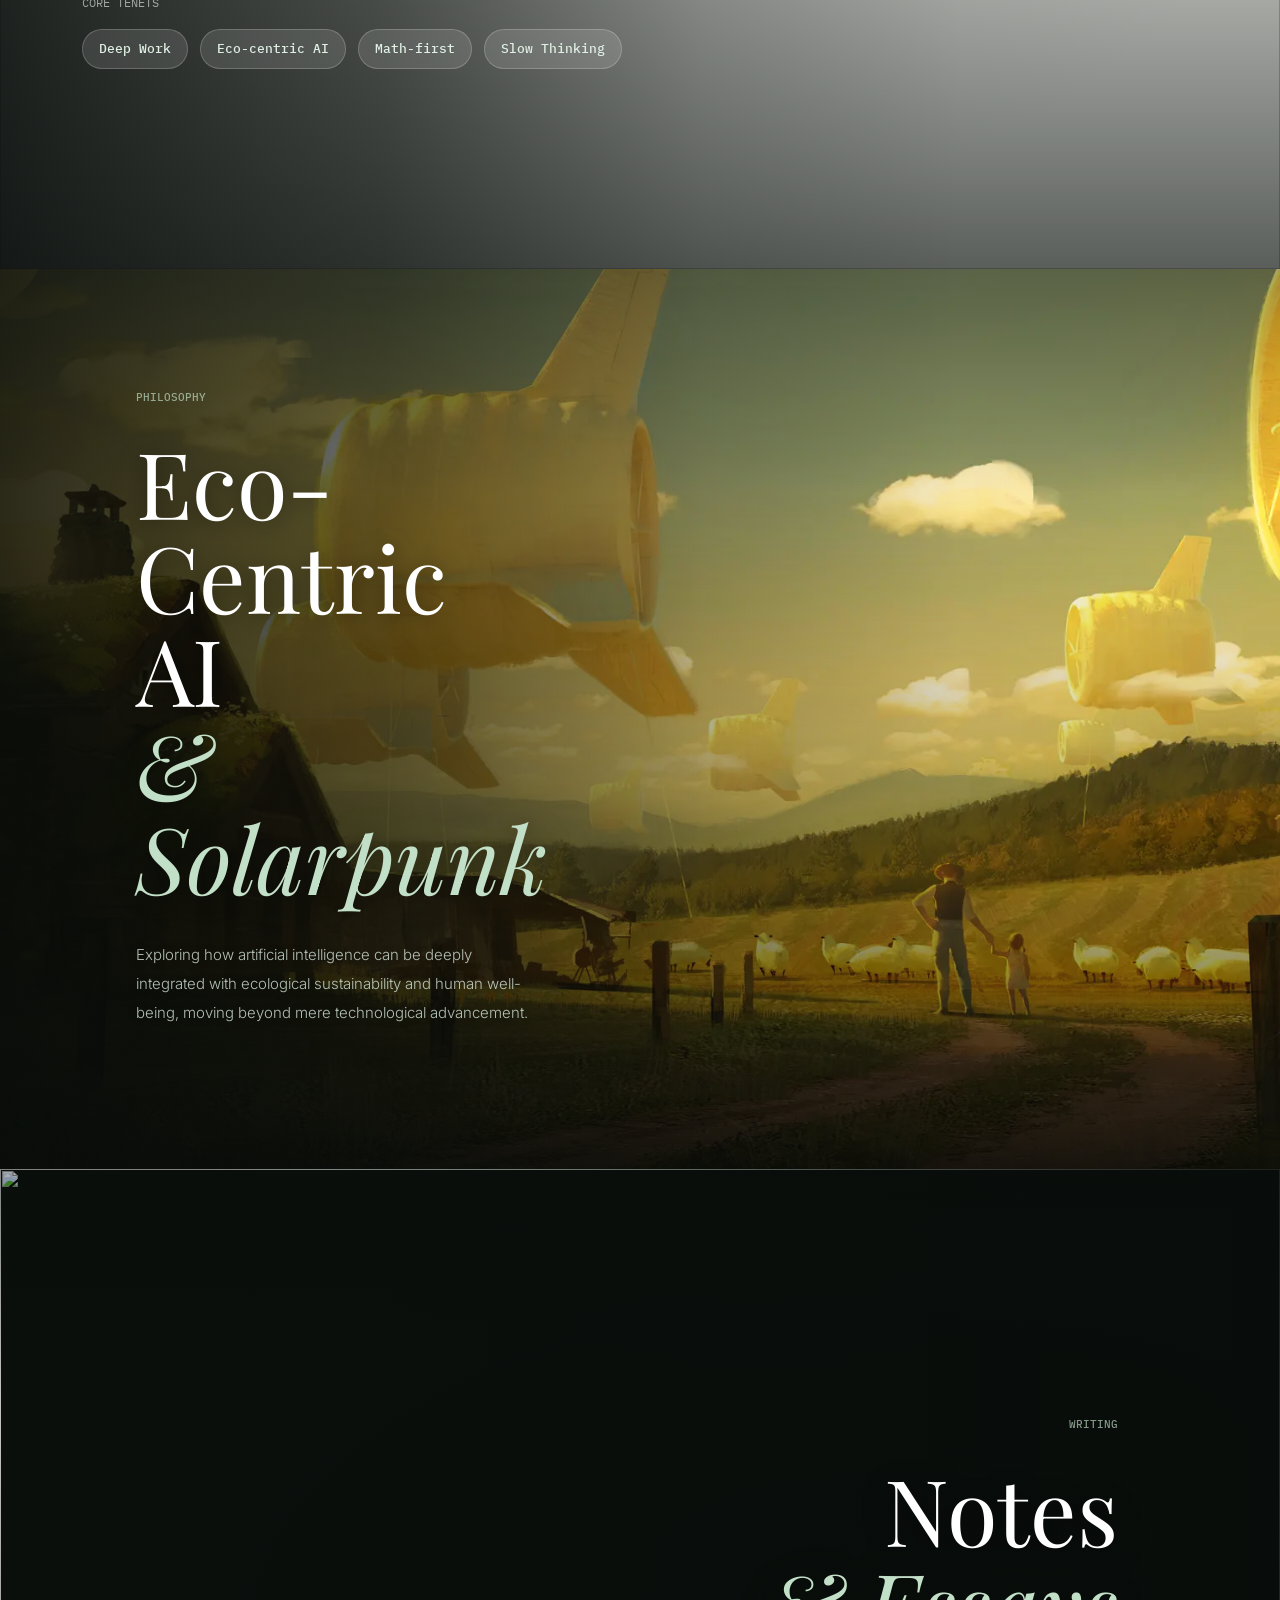
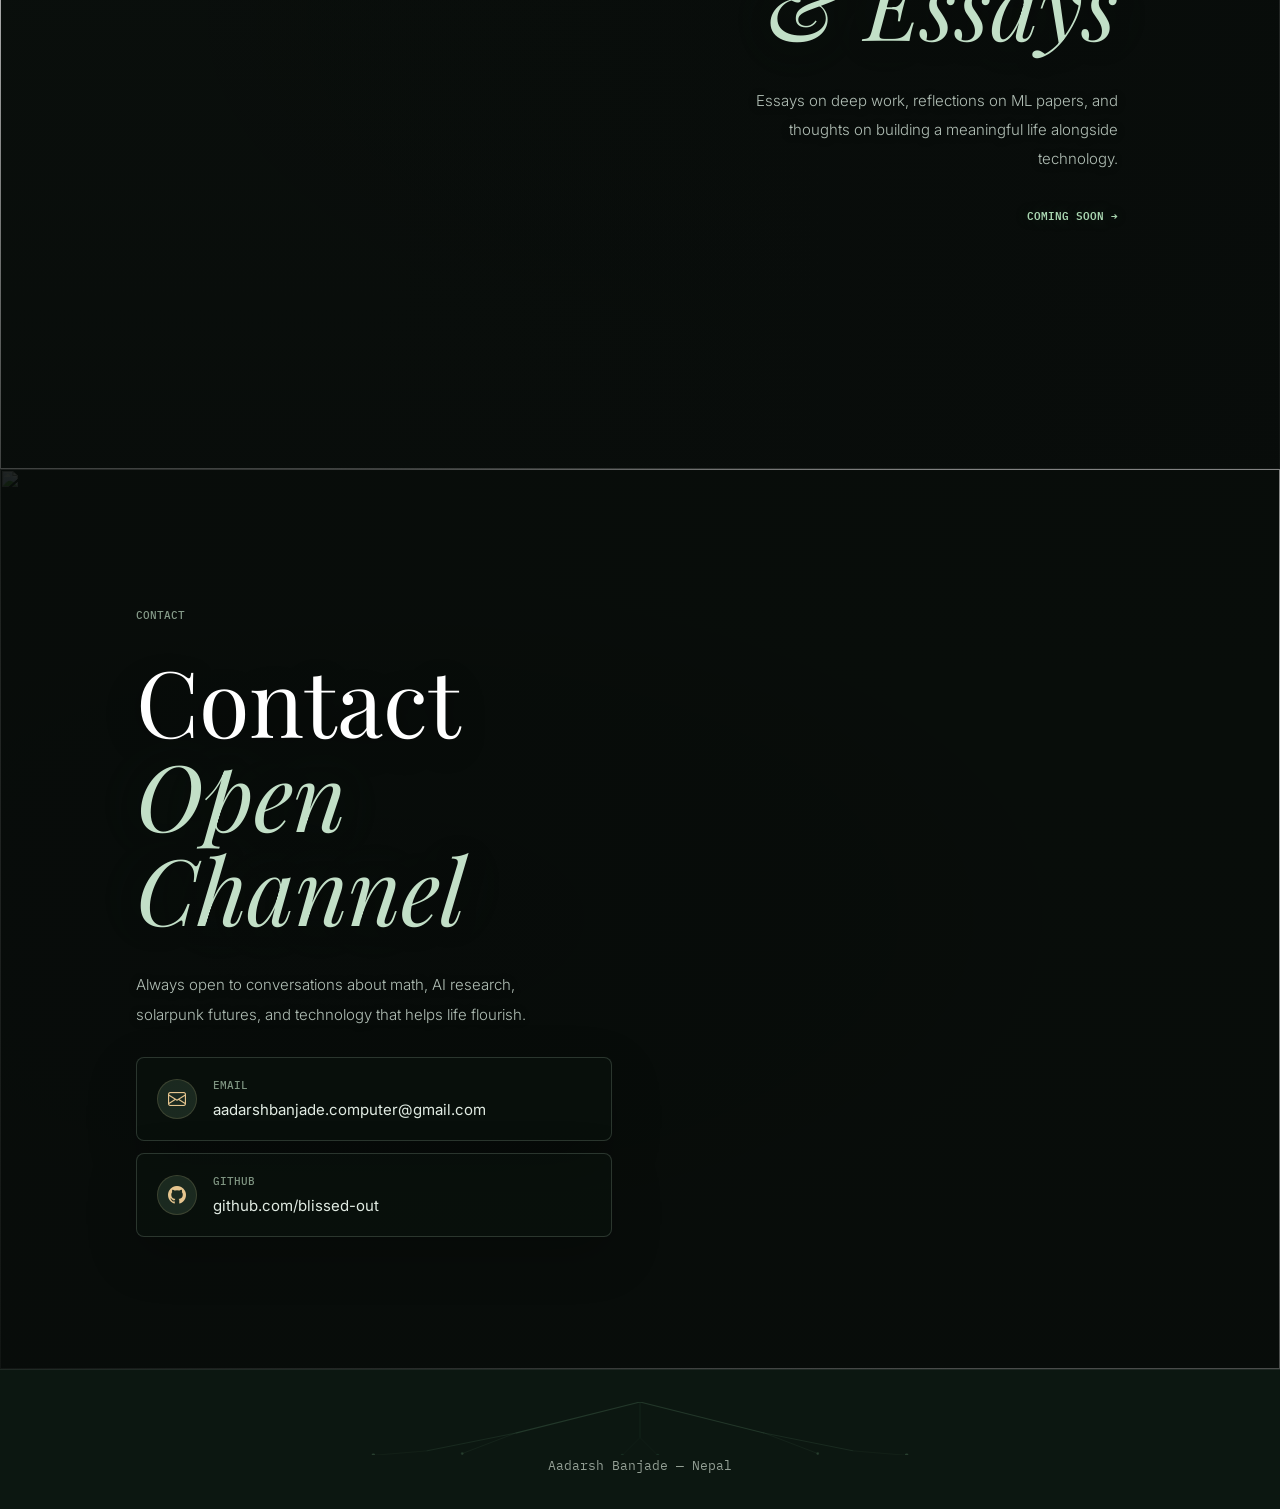
==== commit e80d99b0: "feat: replace philosophy image with local solarpunk image" ====
--- a/index.html
+++ b/index.html
@@ -136,7 +136,7 @@
     <!-- Philosophy Section -->
     <section id="philosophy" class="cinematic-section" data-section-name="philosophy">
       <div class="cinematic-bg">
-        <img src="https://cdn-ildmfoi.nitrocdn.com/qYRgaQhFZwgLVqelZmqPIMtFINKxcsKK/assets/images/optimized/rev-15cb4a5/atomhawk.com/wp-content/uploads/2022/06/JessicaWoulfe-1.jpg.webp" alt="" loading="lazy">
+        <img src="assets/img/solarpunk.webp" alt="" loading="lazy">
       </div>
       <div class="cinematic-overlay cinematic-overlay--left"></div>
       <div class="cinematic-content cinematic-content--left">
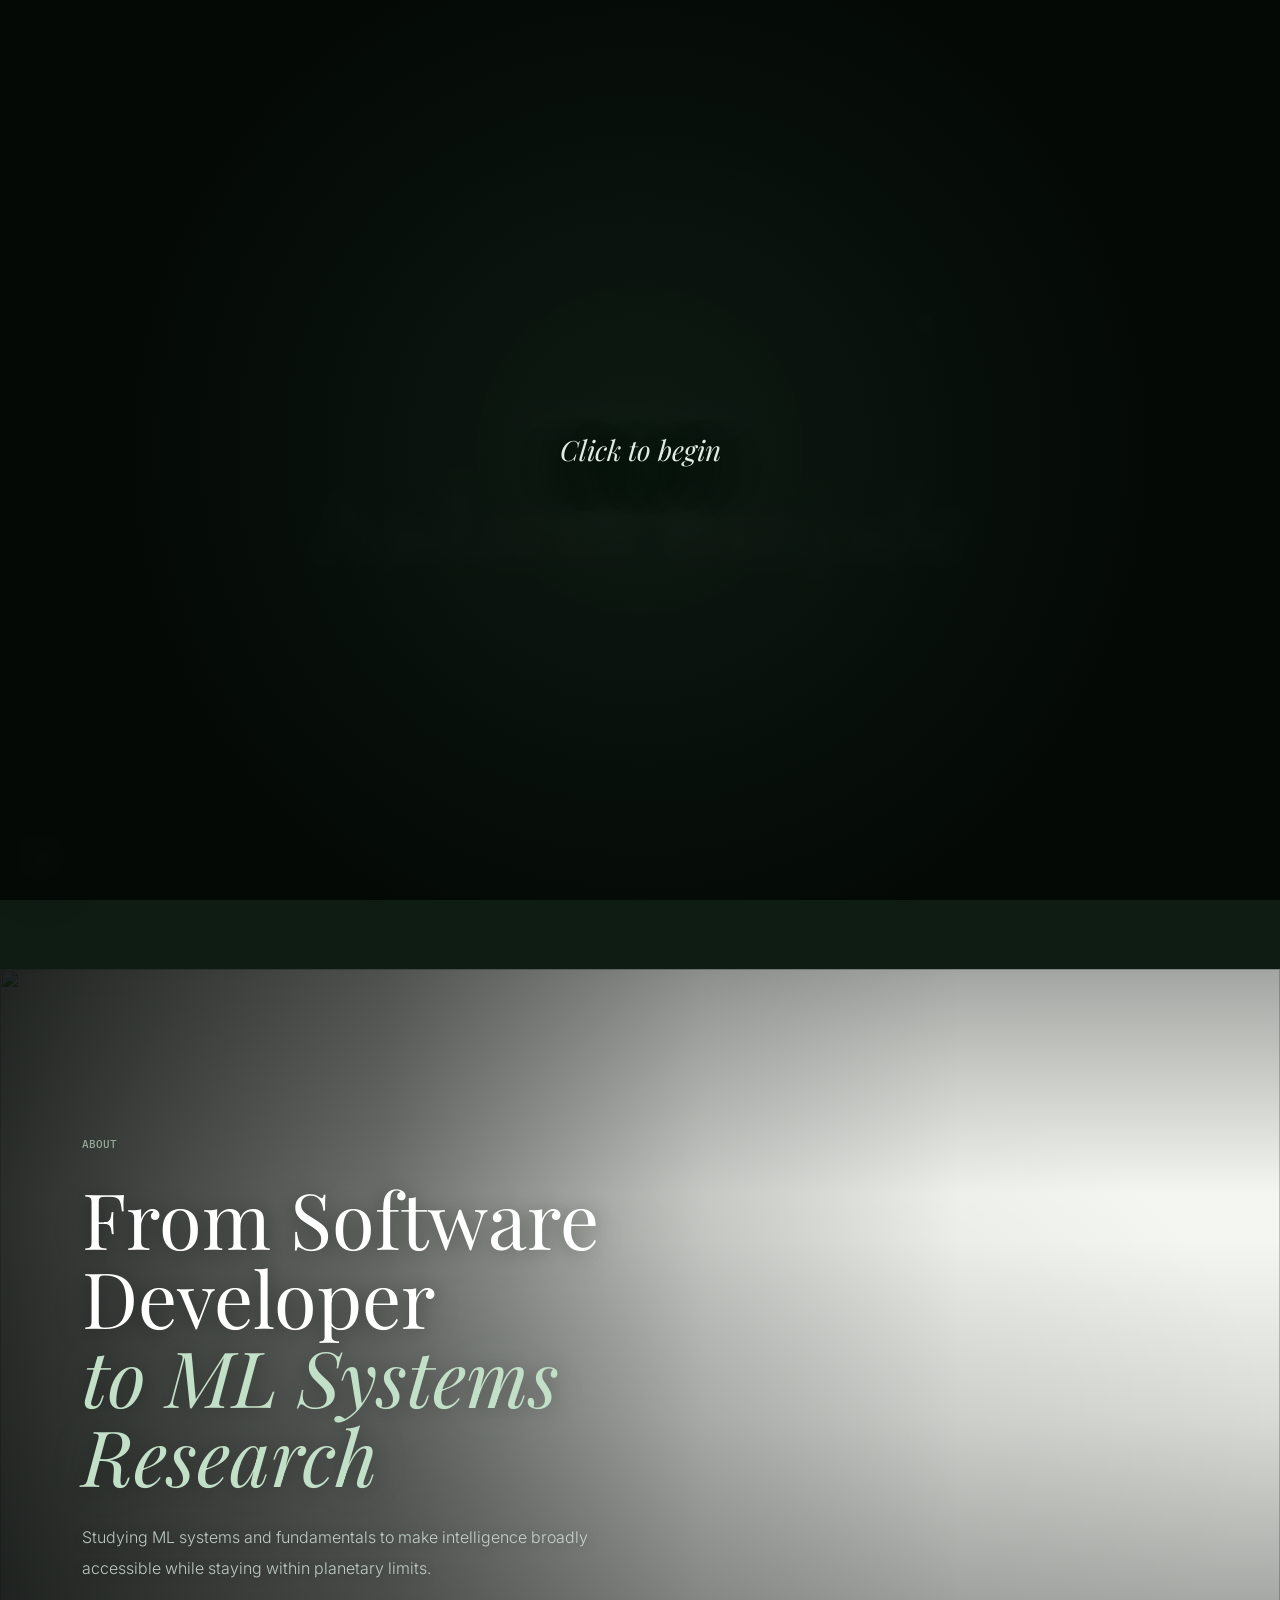
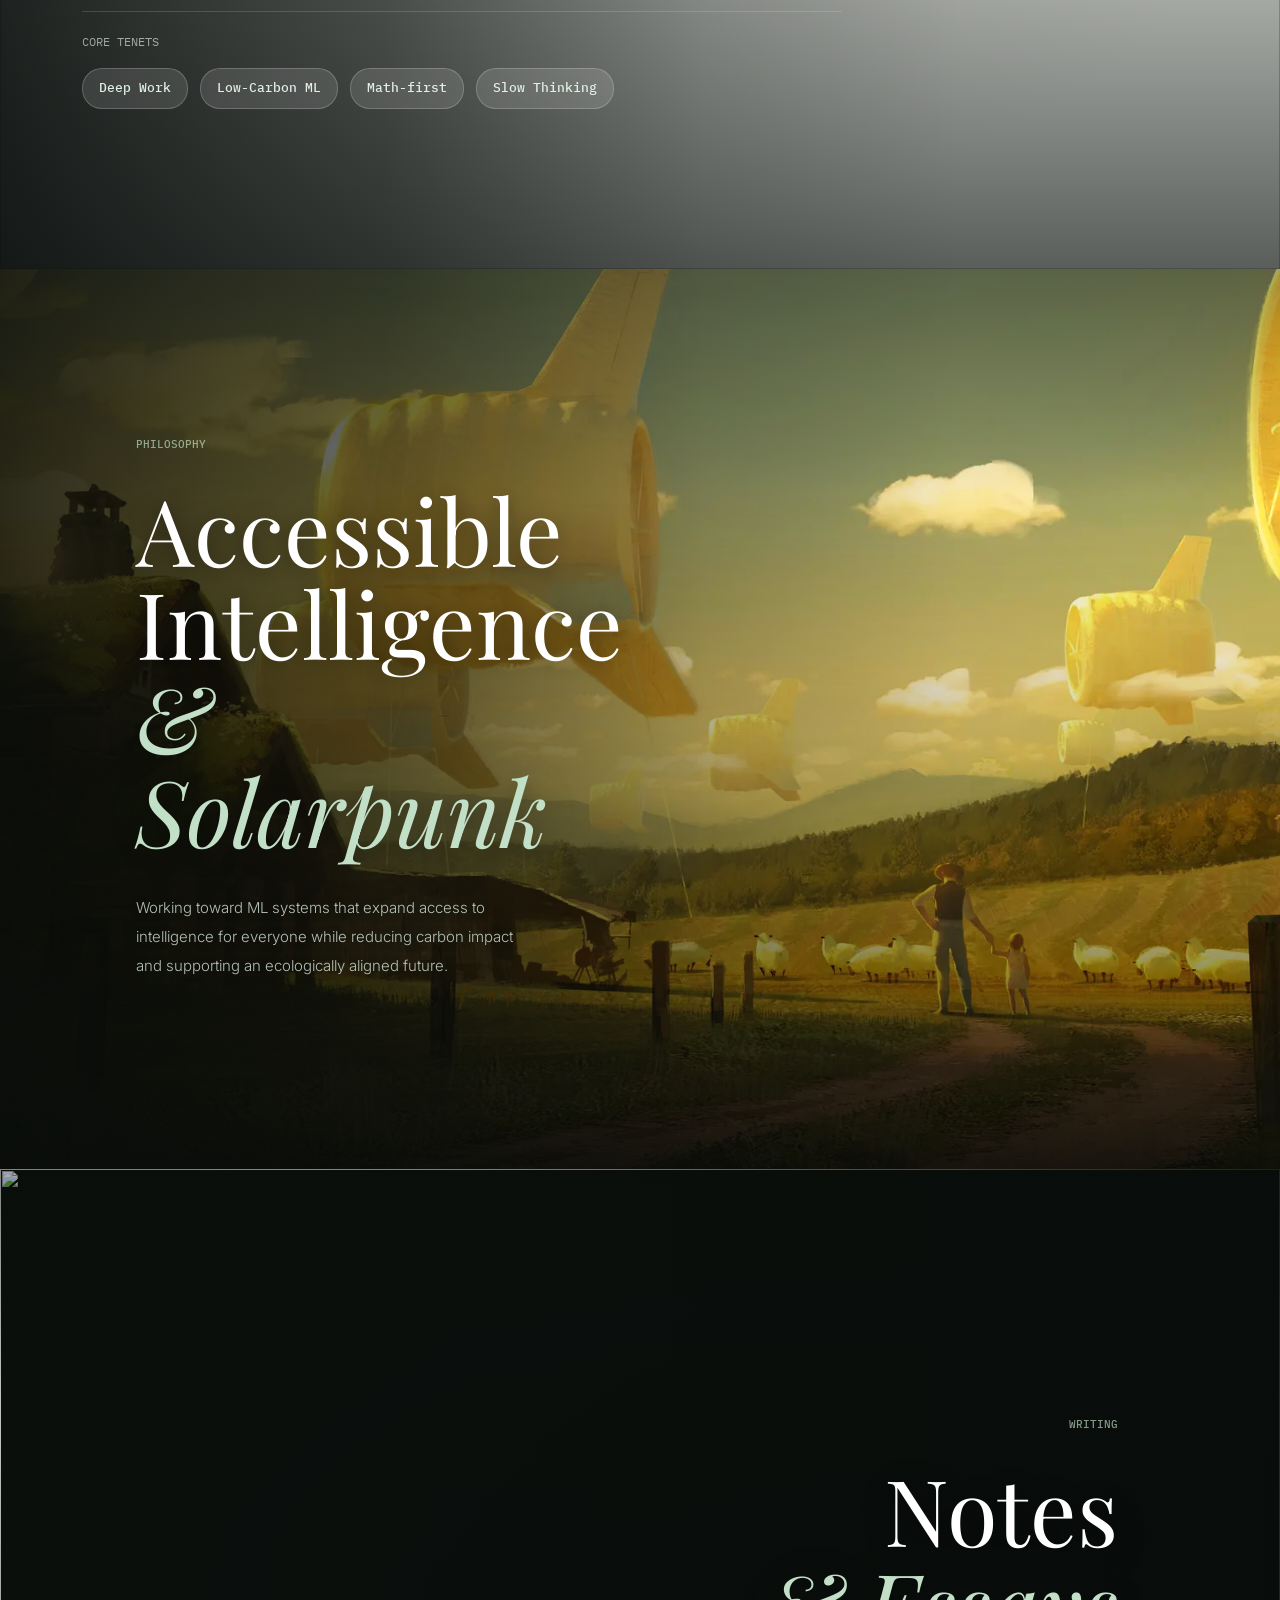
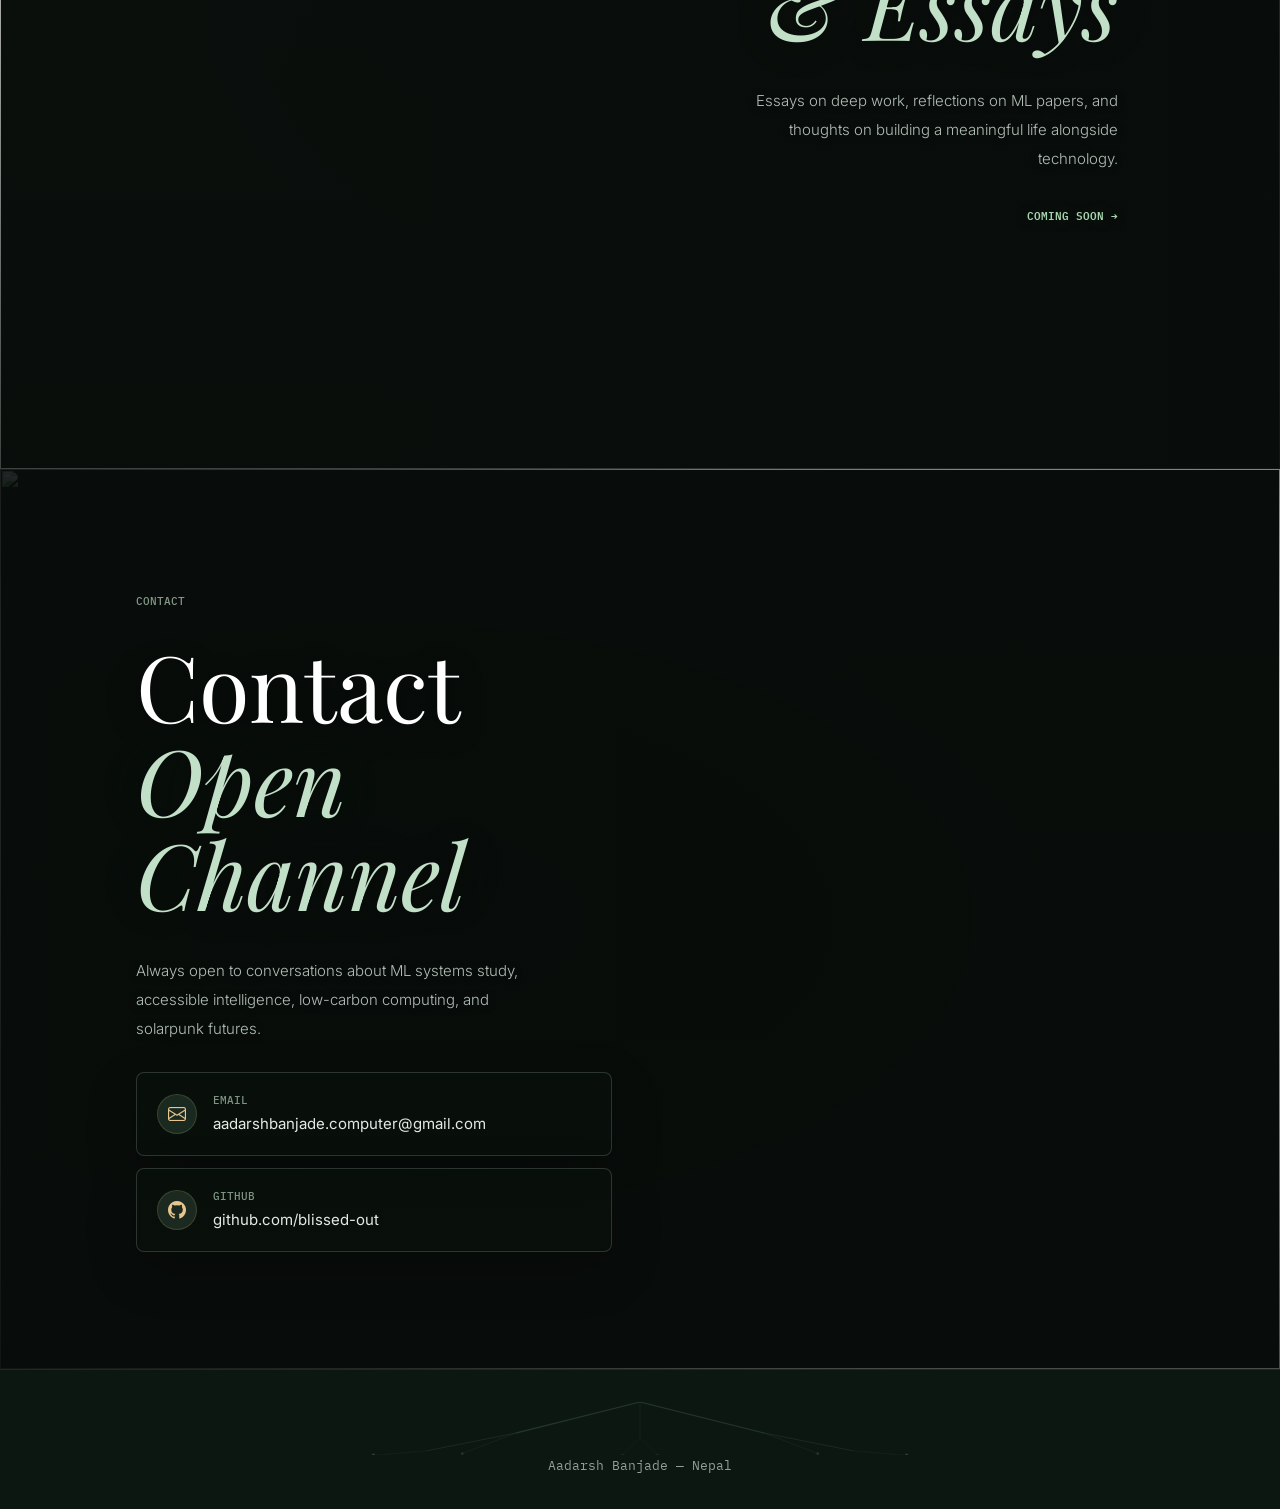
==== commit a9e0c9cd: "Update portfolio copy toward ML systems and solarpunk accessibility mission" ====
--- a/index.html
+++ b/index.html
@@ -5,8 +5,8 @@
   <meta charset="utf-8">
   <meta content="width=device-width, initial-scale=1.0" name="viewport">
   <title>Aadarsh Banjade</title>
-  <meta name="description" content="Aadarsh Banjade — AI research aspirant. Former software developer, currently studying mathematics and machine learning fundamentals.">
-  <meta name="keywords" content="AI research, machine learning, mathematics, Aadarsh Banjade">
+  <meta name="description" content="Aadarsh Banjade — ML systems research and study aspirant, focused on making intelligence accessible without harming the planet.">
+  <meta name="keywords" content="ML systems, machine learning, accessibility, solarpunk, sustainability, Aadarsh Banjade">
 
   <!-- Favicons -->
   <link href="assets/img/favicon.png" rel="icon" type="image/png">
@@ -94,9 +94,9 @@
           <circle cx="100" cy="14" r="1.2" fill="rgba(139,204,155,0.25)"/>
           <circle cx="160" cy="18" r="1.5" fill="rgba(168,216,65,0.3)"/>
         </svg>
-        <p class="hero-aspirant">Research <span class="aspirant">Aspirant</span></p>
-        <p class="hero-flow">Building a living mathematical world-model.</p>
-        <p class="hero-stream"><span class="typed" data-typed-items="World-modeling, Math-first learning, Deep work, Eco-centric AI"></span></p>
+        <p class="hero-aspirant">ML Systems <span class="aspirant">Research Aspirant</span></p>
+        <p class="hero-flow">Studying how to build accessible intelligence with low-carbon systems thinking.</p>
+        <p class="hero-stream"><span class="typed" data-typed-items="ML systems study, Accessible intelligence, Carbon-aware computing, Solarpunk futures"></span></p>
       </div>
 
     </section><!-- /Hero Section -->
@@ -113,13 +113,13 @@
           <div class="about-banner-content">
             <div class="about-banner-card">
               <span class="cinematic-label">About</span>
-              <h2 class="cinematic-title about-title">From Software Developer<br><span class="cinematic-accent">to AI Research</span></h2>
-              <p class="cinematic-desc about-desc">Rebuilding the math beneath learning while moving slowly toward eco-centric AI research.</p>
+              <h2 class="cinematic-title about-title">From Software Developer<br><span class="cinematic-accent">to ML Systems Research</span></h2>
+              <p class="cinematic-desc about-desc">Studying ML systems and fundamentals to make intelligence broadly accessible while staying within planetary limits.</p>
               <div class="tag-group">
                 <span class="tag-label">Core Tenets</span>
                 <div class="tags">
                   <span class="tag glass-tag">Deep Work</span>
-                  <span class="tag glass-tag">Eco-centric AI</span>
+                  <span class="tag glass-tag">Low-Carbon ML</span>
                   <span class="tag glass-tag">Math-first</span>
                   <span class="tag glass-tag">Slow Thinking</span>
                 </div>
@@ -141,8 +141,8 @@
       <div class="cinematic-overlay cinematic-overlay--left"></div>
       <div class="cinematic-content cinematic-content--left">
         <span class="cinematic-label">Philosophy</span>
-        <h2 class="cinematic-title">Eco-Centric AI<br><span class="cinematic-accent">&amp; Solarpunk</span></h2>
-        <p class="cinematic-desc">Exploring how artificial intelligence can be deeply integrated with ecological sustainability and human well-being, moving beyond mere technological advancement.</p>
+        <h2 class="cinematic-title">Accessible Intelligence<br><span class="cinematic-accent">&amp; Solarpunk</span></h2>
+        <p class="cinematic-desc">Working toward ML systems that expand access to intelligence for everyone while reducing carbon impact and supporting an ecologically aligned future.</p>
       </div>
     </section>
 
@@ -178,7 +178,7 @@
       <div class="cinematic-content cinematic-content--left contact-content">
         <span class="cinematic-label">Contact</span>
         <h2 class="cinematic-title">Contact<br><span class="cinematic-accent">Open Channel</span></h2>
-        <p class="cinematic-desc">Always open to conversations about math, AI research, solarpunk futures, and technology that helps life flourish.</p>
+        <p class="cinematic-desc">Always open to conversations about ML systems study, accessible intelligence, low-carbon computing, and solarpunk futures.</p>
         <div class="contact-cards">
           <a href="mailto:aadarshbanjade.computer@gmail.com" class="contact-card">
             <i class="bi bi-envelope"></i>
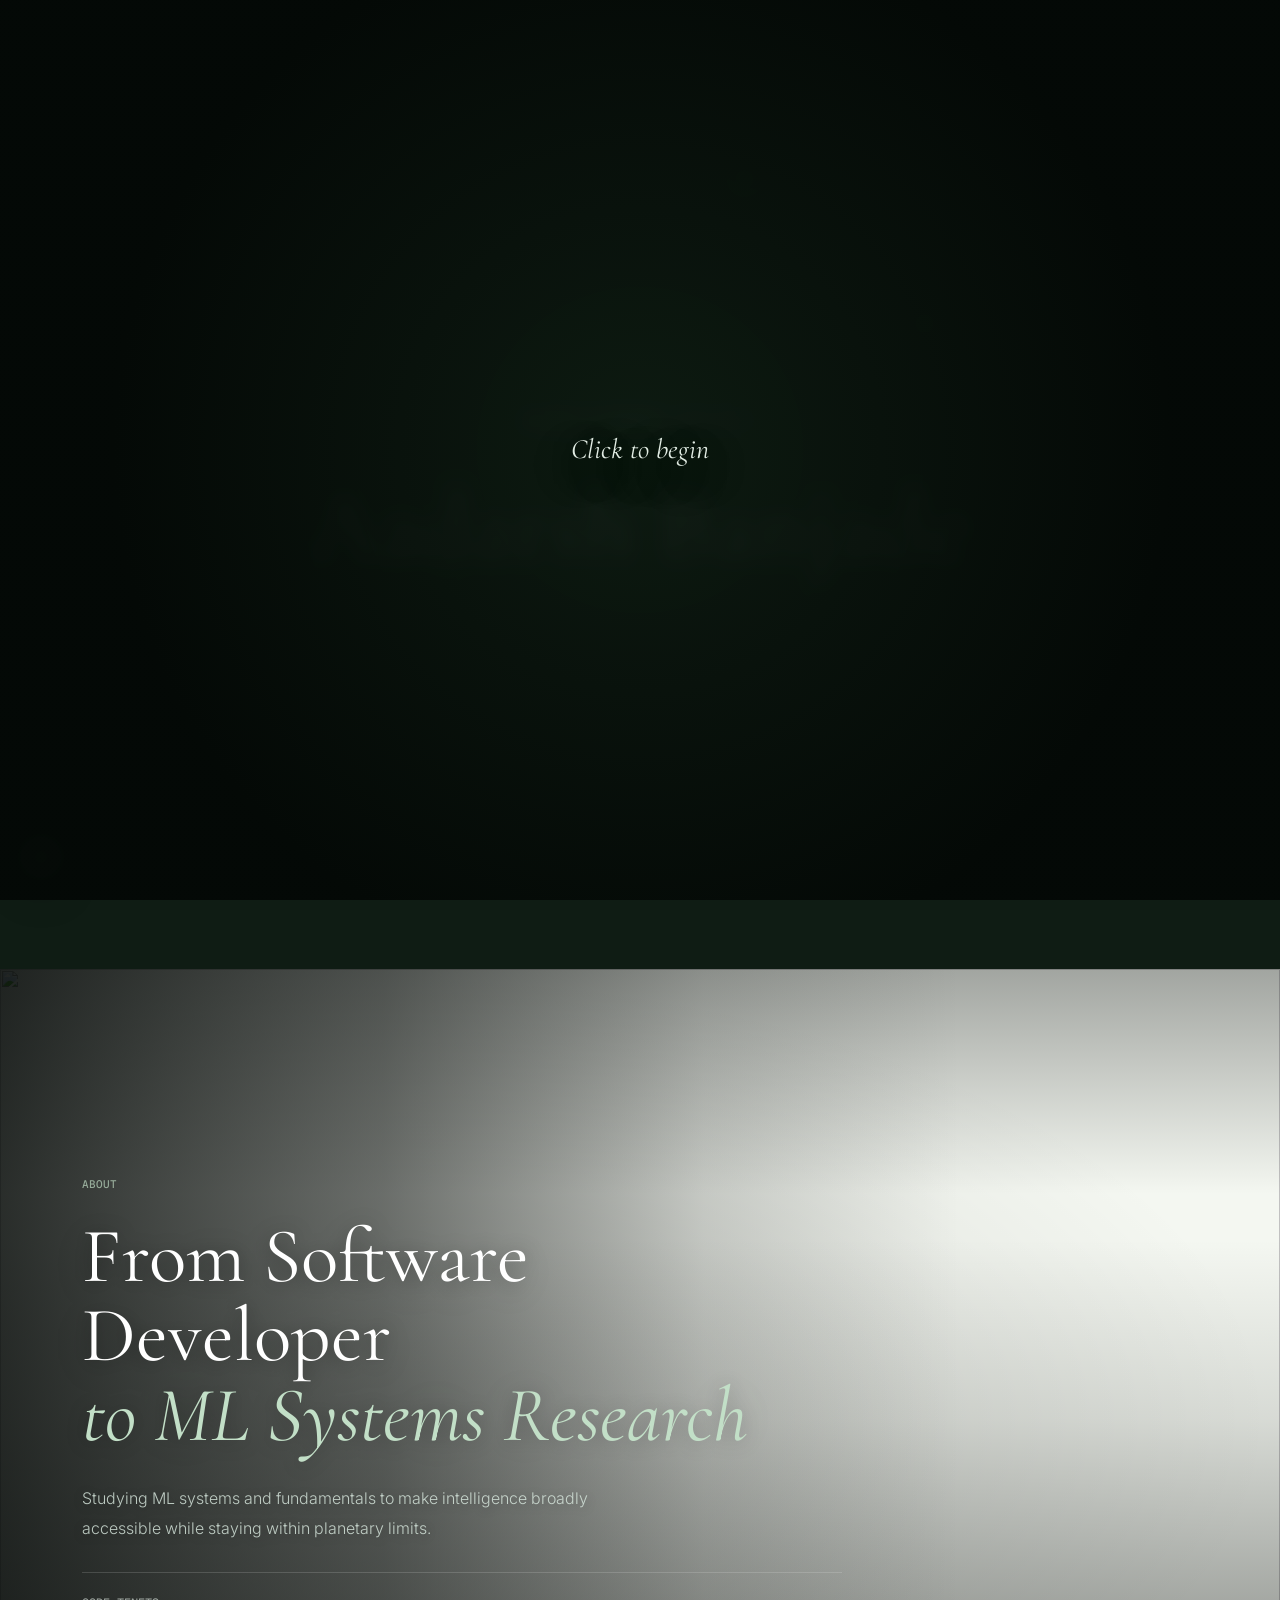
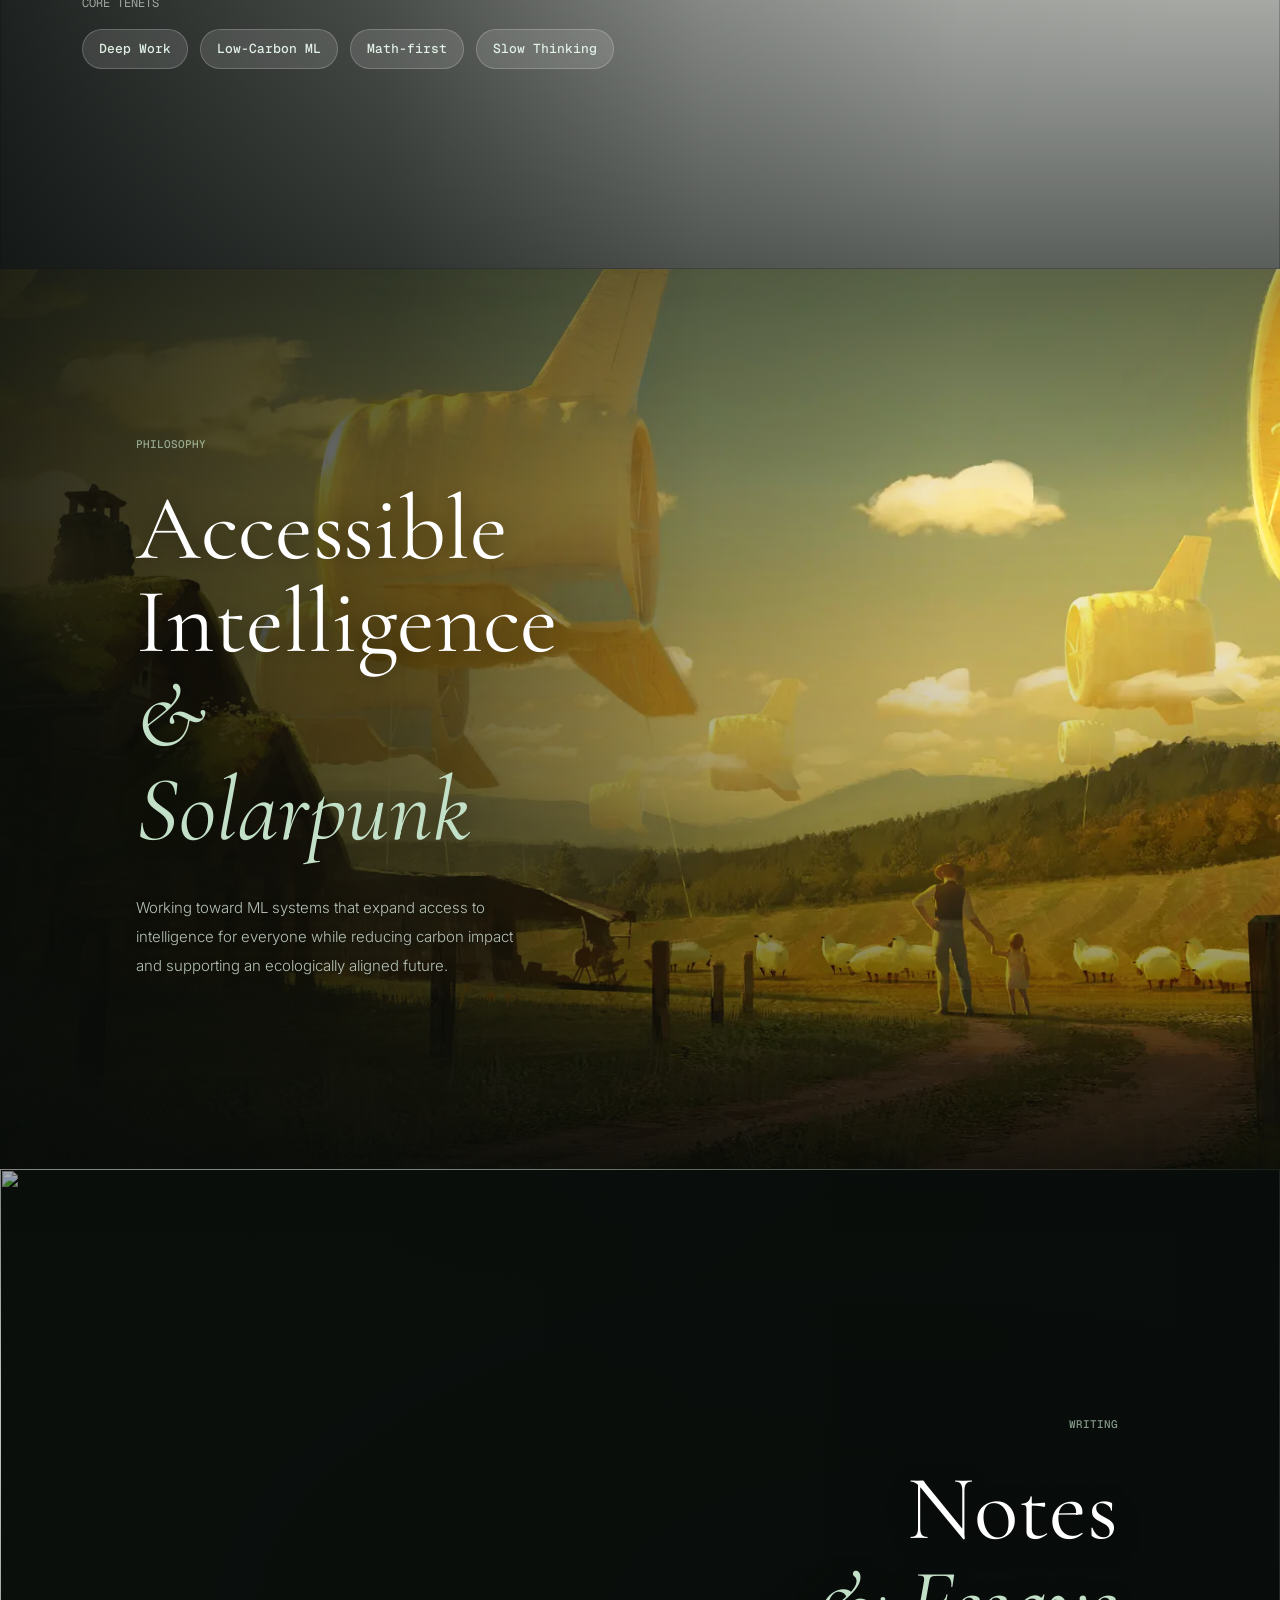
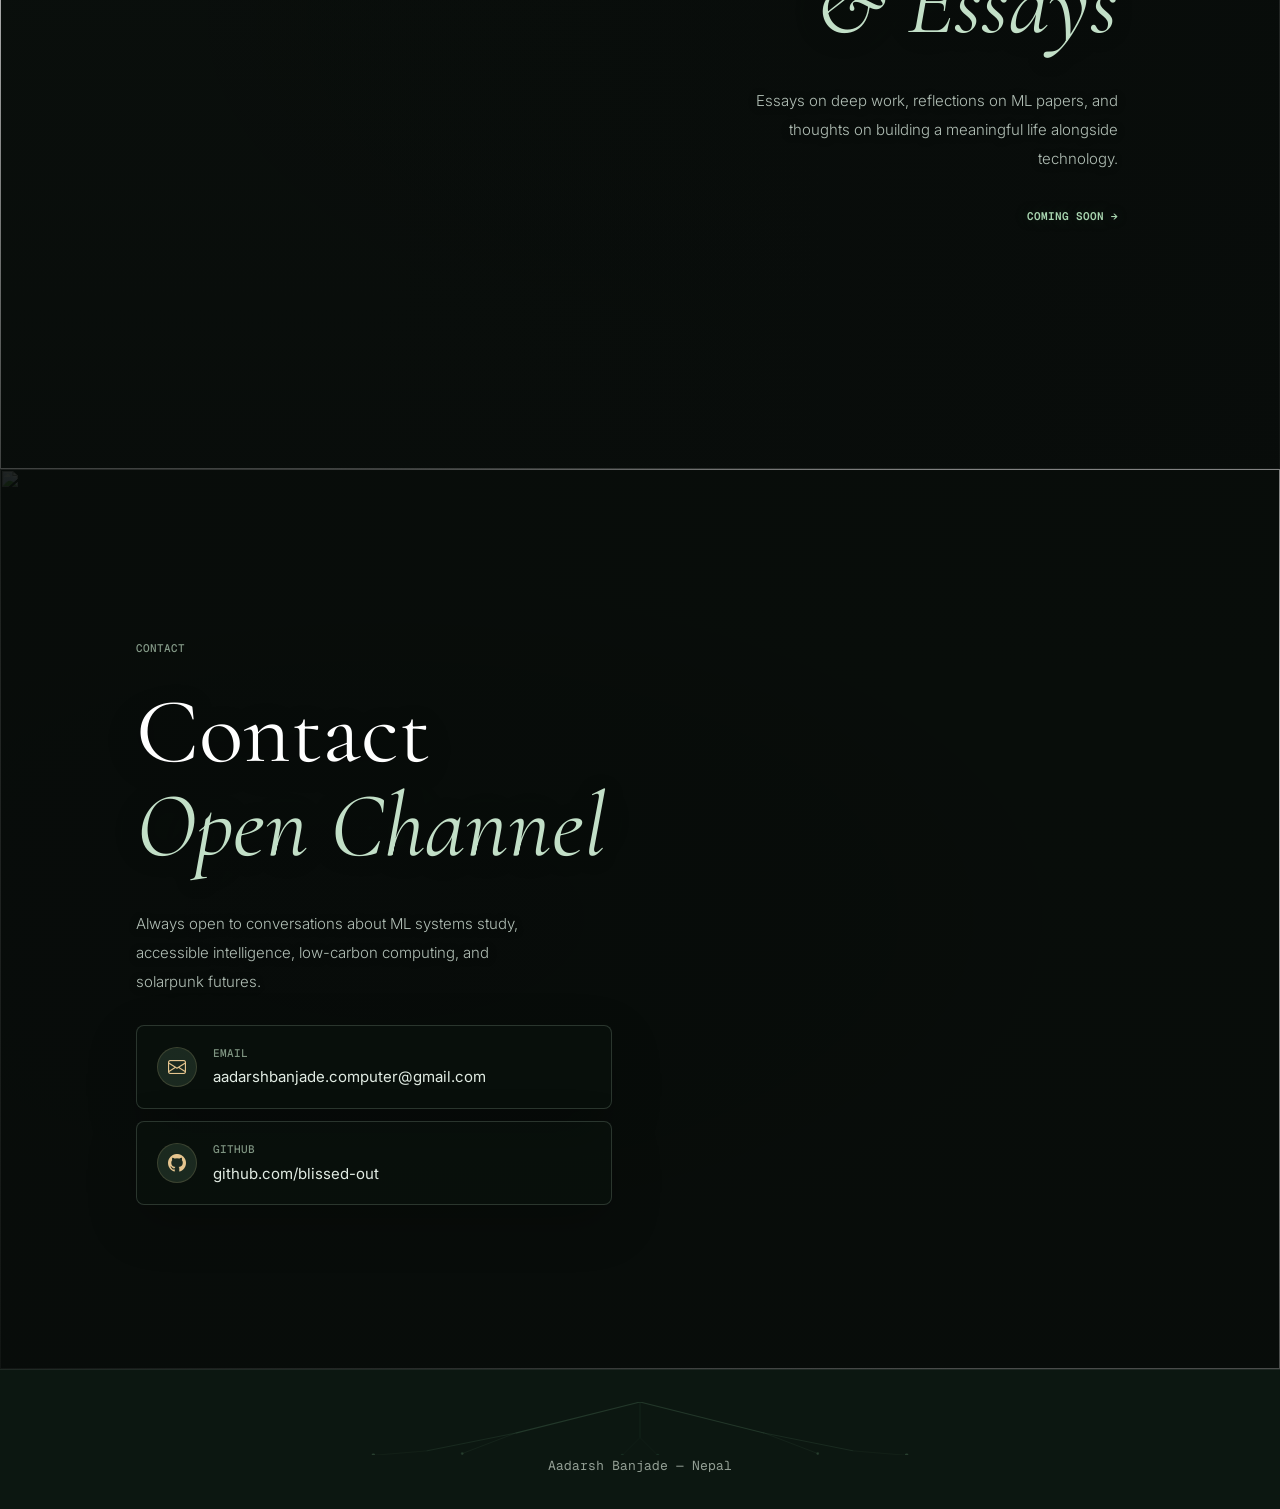
==== commit fc53d6fe: "Refine hero typography with Cormorant, Geist Mono, and Inter" ====
--- a/index.html
+++ b/index.html
@@ -15,7 +15,7 @@
   <!-- Fonts -->
   <link href="https://fonts.googleapis.com" rel="preconnect">
   <link href="https://fonts.gstatic.com" rel="preconnect" crossorigin>
-  <link href="https://fonts.googleapis.com/css2?family=Cormorant+Garamond:ital,wght@0,300;0,400;0,500;0,600;1,400;1,500&family=Inter:wght@300;400;500;600;700&family=IBM+Plex+Mono:ital,wght@0,400;0,500;1,400&family=Playfair+Display:ital,wght@0,400..800;1,400..800&display=swap" rel="stylesheet">
+  <link href="https://fonts.googleapis.com/css2?family=Cormorant+Garamond:ital,wght@0,400;0,500;0,600;1,400;1,500&family=Geist+Mono:wght@400;500&family=Inter:wght@300;400;500;600;700&display=swap" rel="stylesheet">
 
   <!-- Vendor CSS Files -->
   <link href="assets/vendor/bootstrap/css/bootstrap.min.css" rel="stylesheet">
--- a/assets/css/main.css
+++ b/assets/css/main.css
@@ -3,10 +3,10 @@
 --------------------------------------------------------------*/
 :root {
   --default-font: "Inter", system-ui, -apple-system, "Segoe UI", sans-serif;
-  --heading-font: "Playfair Display", serif;
-  --nature-font: "Cormorant Garamond", "Playfair Display", serif;
+  --heading-font: "Cormorant Garamond", serif;
+  --nature-font: "Cormorant Garamond", serif;
   --nav-font: "Inter", sans-serif;
-  --mono-font: "IBM Plex Mono", "Fira Code", "Consolas", monospace;
+  --mono-font: "Geist Mono", "IBM Plex Mono", "Fira Code", "Consolas", monospace;
 }
 
 /* Global Colors */
@@ -457,7 +457,7 @@
   margin: 0 0 4px 0;
   font-size: 6rem;
   font-family: var(--nature-font);
-  font-weight: 300;
+  font-weight: 400;
   color: #ffffff;
   letter-spacing: 0.02em;
   text-shadow: 0 8px 30px rgba(0, 0, 0, 0.5);
@@ -506,9 +506,9 @@
 
 .hero-aspirant {
   font-size: 2rem;
-  font-family: var(--nature-font);
+  font-family: var(--mono-font);
   font-weight: 400;
-  font-style: italic;
+  font-style: normal;
   color: rgba(255, 255, 255, 0.95);
   margin-bottom: 8px;
   text-shadow: 0 2px 10px rgba(0, 0, 0, 0.3);
@@ -523,9 +523,9 @@
 .hero-flow {
   margin-top: 12px;
   font-size: 1.15rem;
-  font-family: var(--nature-font);
+  font-family: var(--default-font);
   font-weight: 400;
-  font-style: italic;
+  font-style: normal;
   color: rgba(255, 255, 255, 0.75);
 }
 
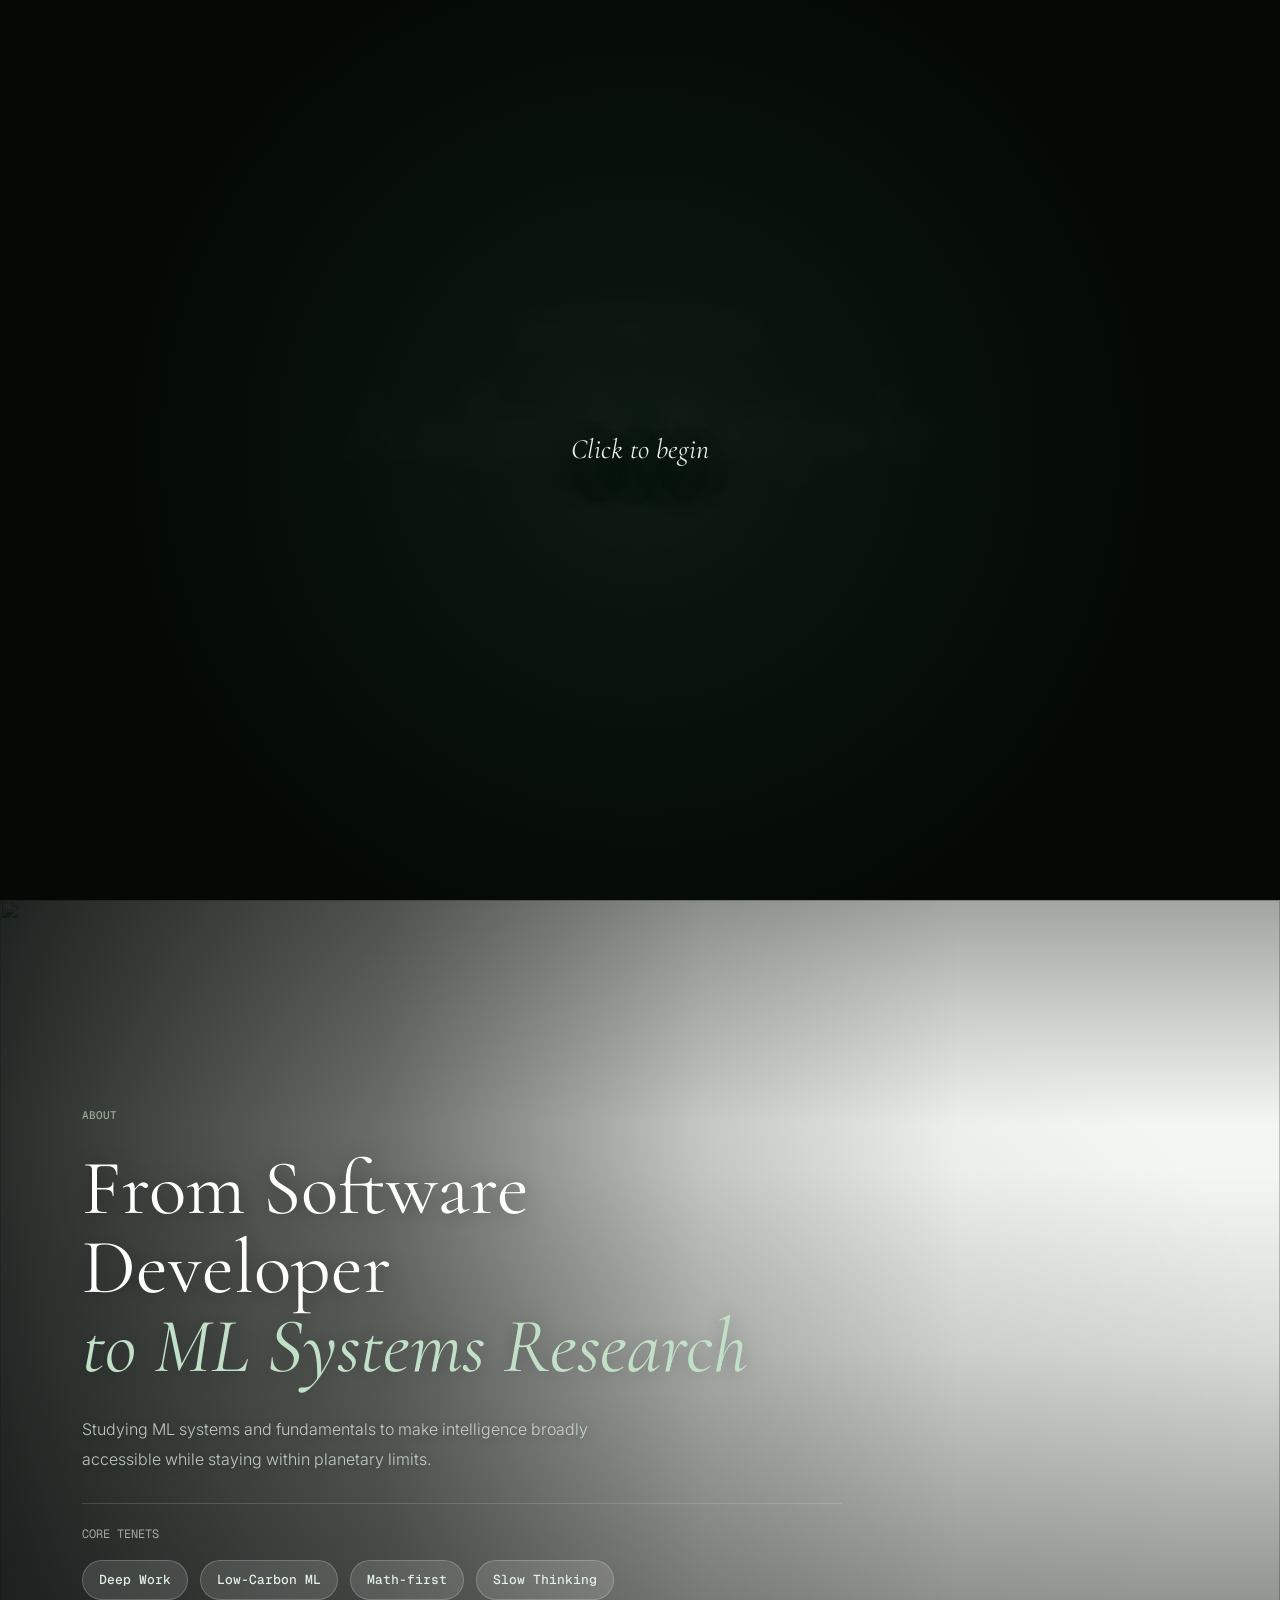
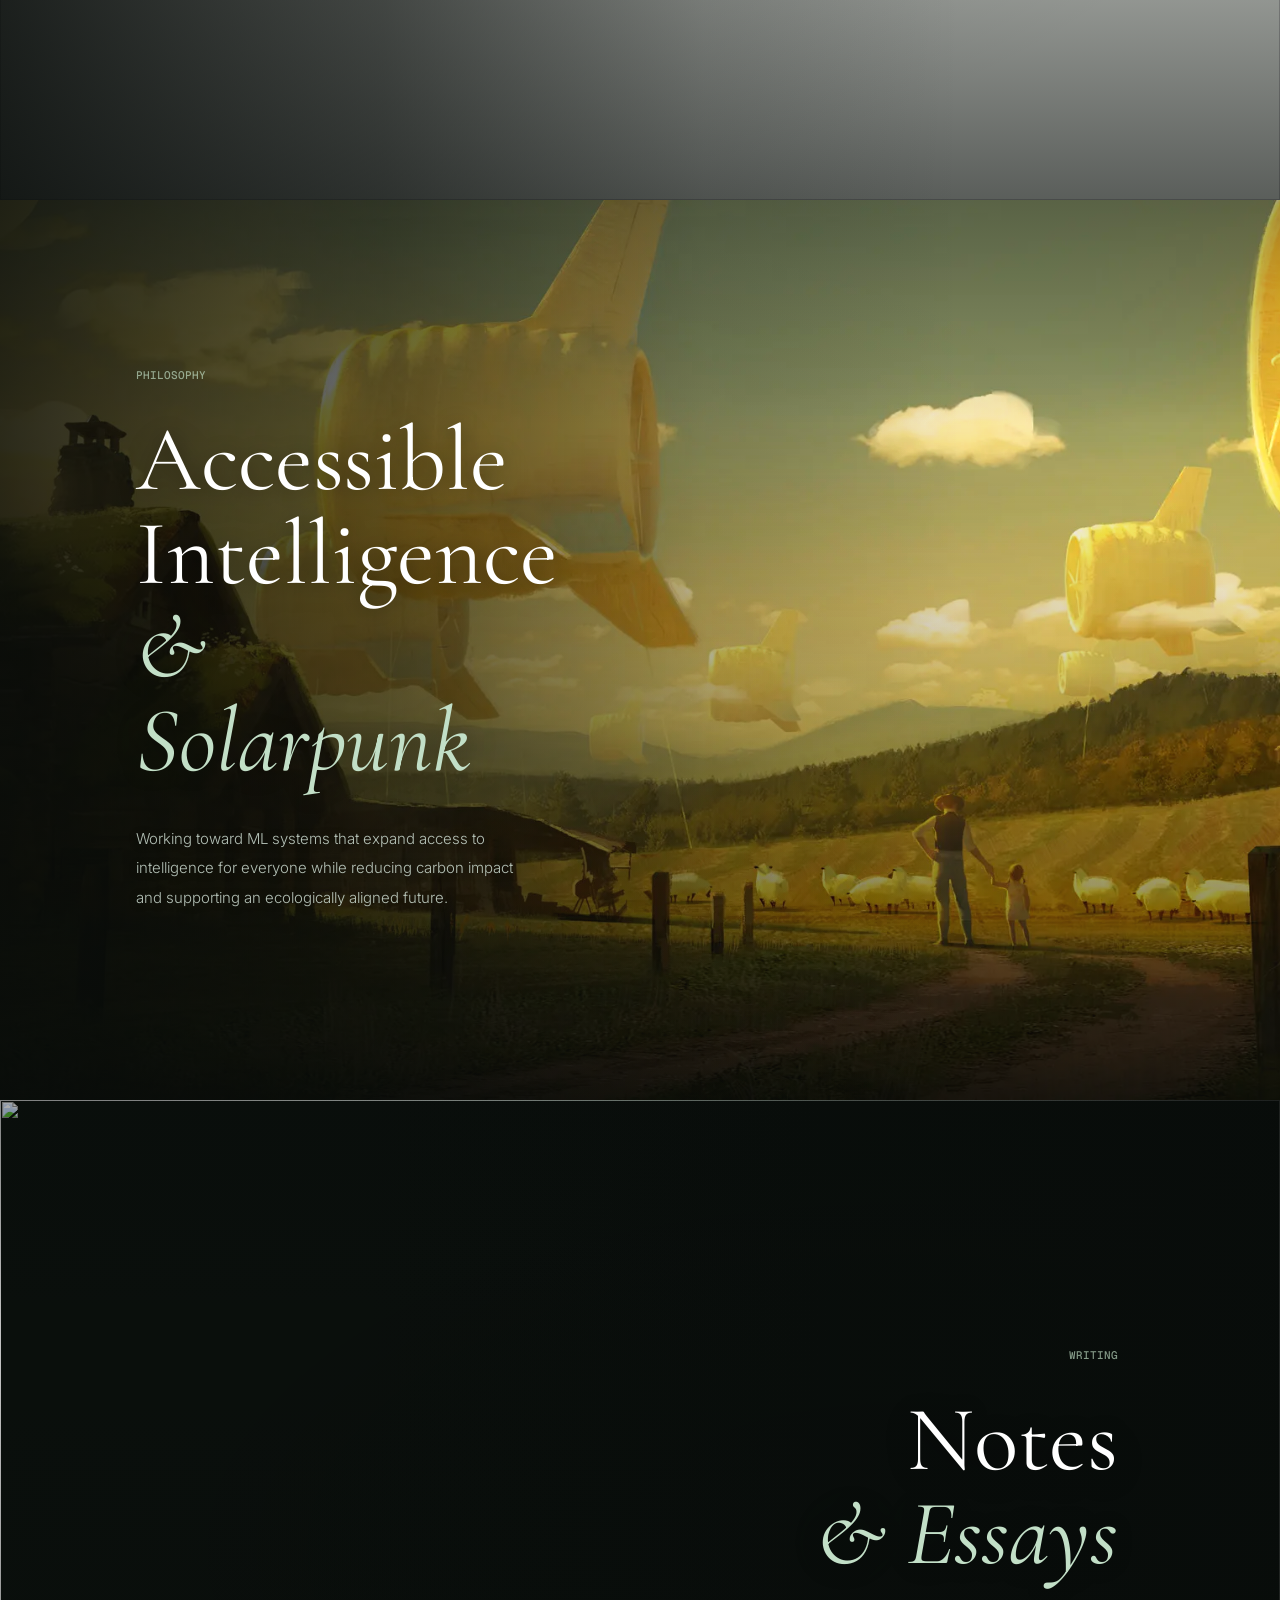
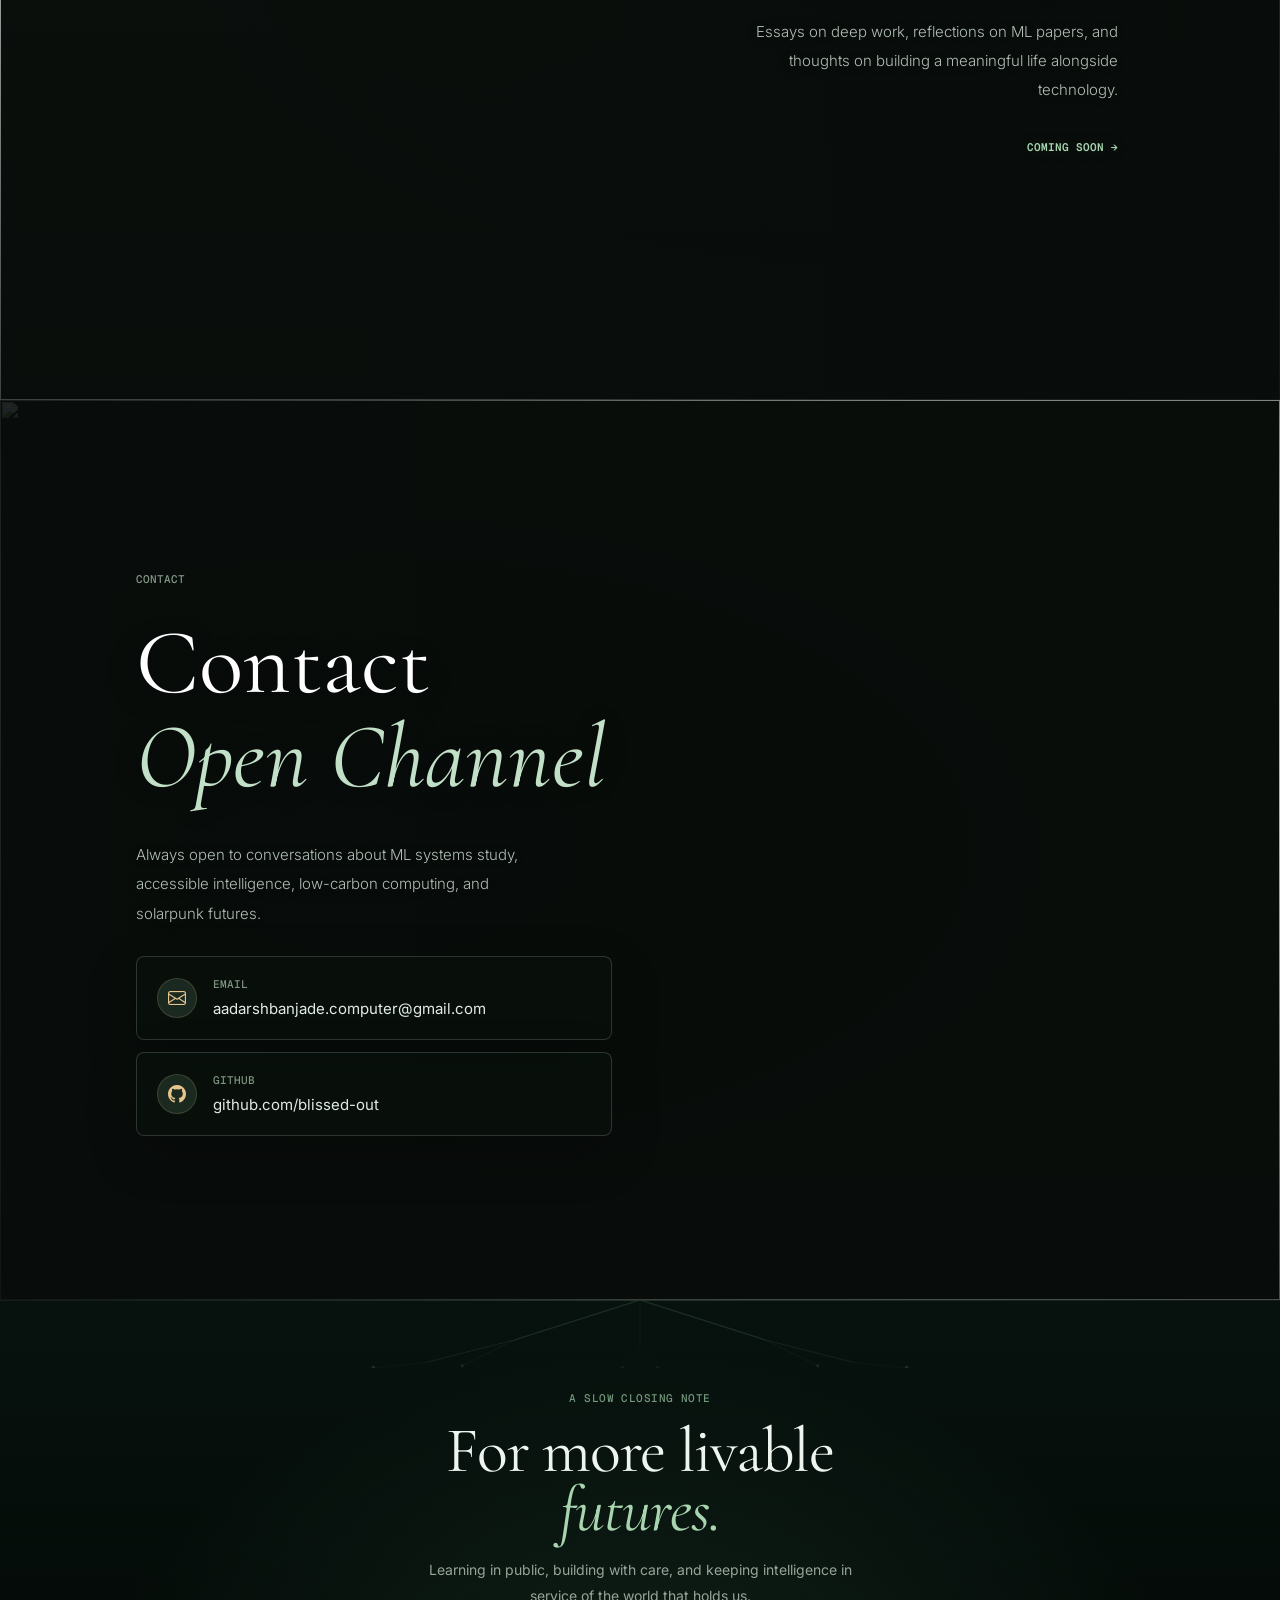
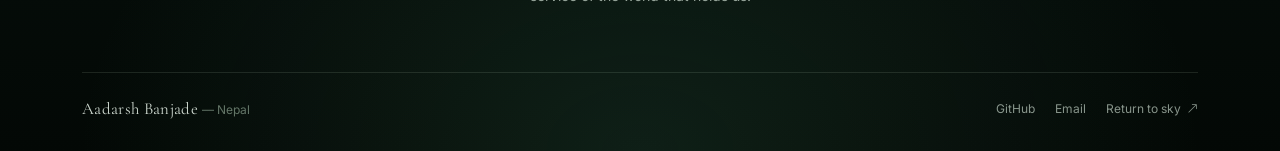
==== commit 52a9027b: "Refine immersive portfolio presentation" ====
--- a/index.html
+++ b/index.html
@@ -32,7 +32,7 @@
     <div class="container-fluid container-xl position-relative d-flex align-items-center justify-content-between">
 
       <a href="index.html" class="logo d-flex align-items-center">
-        <h1 class="sitename">AADARSH BANJADE</h1>
+        <h1 class="sitename">Aadarsh Banjade</h1>
       </a>
 
       <nav id="navmenu" class="navmenu">
@@ -227,8 +227,20 @@
       </svg>
     </div>
     <div class="container">
-      <div class="footer-content text-center">
-        <p>Aadarsh Banjade &mdash; Nepal</p>
+      <div class="footer-content">
+        <div class="footer-closing">
+          <p class="footer-label">A slow closing note</p>
+          <h2>For more livable<br><em>futures.</em></h2>
+          <p class="footer-reflection">Learning in public, building with care, and keeping intelligence in service of the world that holds us.</p>
+        </div>
+        <div class="footer-bottom">
+          <p class="footer-signature">Aadarsh Banjade <span>&mdash; Nepal</span></p>
+          <div class="footer-links" aria-label="Footer links">
+            <a href="https://github.com/blissed-out" target="_blank" rel="noopener">GitHub</a>
+            <a href="mailto:aadarshbanjade.computer@gmail.com">Email</a>
+            <a href="#hero">Return to sky <i class="bi bi-arrow-up-right" aria-hidden="true"></i></a>
+          </div>
+        </div>
       </div>
     </div>
   </footer>
@@ -246,9 +258,6 @@
     <span>Click to begin</span>
   </div>
   <audio id="end-titles-audio" preload="auto"></audio>
-  <button type="button" class="sound-toggle is-playing" data-sound-toggle aria-label="Pause End Titles" aria-pressed="true" title="Pause End Titles">
-    <i class="bi bi-volume-up" aria-hidden="true"></i>
-  </button>
 
   <!-- Vendor JS Files -->
   <script src="assets/vendor/bootstrap/js/bootstrap.bundle.min.js"></script>
--- a/assets/css/main.css
+++ b/assets/css/main.css
@@ -55,7 +55,7 @@
 --------------------------------------------------------------*/
 body {
   color: var(--default-color);
-  background-color: var(--background-color);
+  background-color: black;
   background-image: radial-gradient(circle at top left, rgba(139, 204, 155, 0.18), transparent 55%),
     radial-gradient(circle at 80% 0%, rgba(63, 125, 94, 0.16), transparent 50%);
   font-family: var(--default-font);
@@ -123,30 +123,52 @@
 # Global Header
 --------------------------------------------------------------*/
 .header {
-  --background-color: #0c1711;
-  --default-color: #d8e8db;
+  --background-color: rgba(10, 22, 15, 0.52);
+  --default-color: rgba(232, 244, 236, 0.72);
   --heading-color: #ffffff;
   color: var(--default-color);
   background-color: var(--background-color);
-  padding: 16px 0;
+  padding: 11px 0;
   transition: all 0.3s;
   z-index: 997;
-  border-bottom: 1px solid rgba(255, 255, 255, 0.08);
-  backdrop-filter: blur(8px);
+  border-bottom: 1px solid rgba(232, 244, 236, 0.06);
+  backdrop-filter: blur(14px);
+  -webkit-backdrop-filter: blur(14px);
 }
 
 .header .logo h1 {
-  font-size: 13px;
+  font-size: 1.15rem;
   margin: 0;
-  font-weight: 400;
-  color: var(--heading-color);
-  font-family: var(--default-font);
-  letter-spacing: 0;
-  text-transform: uppercase;
+  font-weight: 500;
+  color: rgba(255, 255, 255, 0.9);
+  font-family: var(--heading-font);
+  letter-spacing: 0.025em;
 }
 
 .scrolled .header {
-  box-shadow: 0 2px 20px rgba(0, 0, 0, 0.25);
+  background-color: rgba(10, 22, 15, 0.72);
+  box-shadow: 0 2px 20px rgba(0, 0, 0, 0.16);
+}
+
+/* Let the journal-like masthead belong to the opening landscape. */
+.index-page .header {
+  position: fixed;
+  top: 0;
+  left: 0;
+  width: 100%;
+  background: rgba(7, 19, 14, 0.78);
+  border-bottom-color: rgba(232, 244, 236, 0.07);
+  box-shadow: 0 2px 22px rgba(0, 0, 0, 0.18);
+  backdrop-filter: blur(14px);
+  -webkit-backdrop-filter: blur(14px);
+}
+
+.index-page.scrolled .header {
+  background: rgba(7, 19, 14, 0.78);
+  border-bottom-color: rgba(232, 244, 236, 0.07);
+  box-shadow: 0 2px 22px rgba(0, 0, 0, 0.18);
+  backdrop-filter: blur(14px);
+  -webkit-backdrop-filter: blur(14px);
 }
 
 /*--------------------------------------------------------------
@@ -162,7 +184,7 @@
     display: flex;
     list-style: none;
     align-items: center;
-    gap: 4px;
+    gap: 2px;
   }
 
   .navmenu li { position: relative; }
@@ -170,10 +192,11 @@
   .navmenu a,
   .navmenu a:focus {
     color: var(--nav-color);
-    font-size: 14px;
-    padding: 6px 12px;
-    font-family: var(--mono-font);
+    font-size: 12px;
+    padding: 6px 10px;
+    font-family: var(--nav-font);
     font-weight: 400;
+    letter-spacing: 0.015em;
     display: flex;
     align-items: center;
     white-space: nowrap;
@@ -185,7 +208,7 @@
   .navmenu .active,
   .navmenu .active:focus {
     color: var(--nav-hover-color);
-    background: rgba(255, 255, 255, 0.08);
+    background: rgba(255, 255, 255, 0.045);
   }
 }
 
@@ -222,8 +245,8 @@
   .navmenu a:focus {
     color: var(--nav-dropdown-color);
     padding: 12px 20px;
-    font-family: var(--mono-font);
-    font-size: 15px;
+    font-family: var(--nav-font);
+    font-size: 14px;
     font-weight: 400;
     display: flex;
     align-items: center;
@@ -269,17 +292,139 @@
 --------------------------------------------------------------*/
 .footer {
   color: var(--default-color);
-  background-color: #0c1711;
+  position: relative;
+  overflow: hidden;
+  background:
+    radial-gradient(ellipse at 50% 100%, rgba(63, 125, 94, 0.2), transparent 62%),
+    linear-gradient(180deg, #07120e 0%, #030805 100%);
   font-size: 13px;
-  padding: 32px 0;
-  border-top: 1px solid rgba(255, 255, 255, 0.08);
-}
-
-.footer .footer-content p {
+  padding: 88px 0 28px;
+  border-top: 1px solid rgba(139, 204, 155, 0.12);
+}
+
+.footer-roots {
+  position: absolute;
+  inset: -1px 0 auto;
+  width: 100%;
+  height: 68px;
+  opacity: 0.8;
+  pointer-events: none;
+}
+
+.footer-roots svg {
+  display: block;
+  width: 100%;
+  height: 100%;
+}
+
+.footer-content {
+  position: relative;
+  z-index: 1;
+}
+
+.footer-closing {
+  max-width: 630px;
+  margin: 0 auto 64px;
+  text-align: center;
+}
+
+.footer-label {
   margin: 0;
-  color: rgba(219, 232, 220, 0.65);
+  color: rgba(168, 213, 176, 0.68);
   font-family: var(--mono-font);
-  font-size: 13px;
+  font-size: 11px;
+  font-weight: 500;
+  letter-spacing: 0.04em;
+  text-transform: uppercase;
+}
+
+.footer-closing h2 {
+  margin: 14px 0 18px;
+  color: rgba(248, 255, 249, 0.96);
+  font-family: var(--heading-font);
+  font-size: clamp(2.65rem, 5vw, 4.25rem);
+  font-weight: 400;
+  line-height: 0.92;
+  letter-spacing: -0.02em;
+}
+
+.footer-closing h2 em {
+  color: #a8d5b0;
+  font-weight: 400;
+}
+
+.footer-reflection {
+  max-width: 470px;
+  margin: 0 auto;
+  color: rgba(216, 232, 220, 0.68);
+  font-size: 14px;
+  line-height: 1.8;
+}
+
+.footer-bottom {
+  display: flex;
+  align-items: center;
+  justify-content: space-between;
+  gap: 24px;
+  padding-top: 22px;
+  border-top: 1px solid rgba(200, 230, 204, 0.12);
+}
+
+.footer-signature {
+  margin: 0;
+  color: rgba(244, 255, 246, 0.84);
+  font-family: var(--heading-font);
+  font-size: 1.05rem;
+  letter-spacing: 0.02em;
+}
+
+.footer-signature span {
+  color: rgba(200, 230, 204, 0.48);
+  font-family: var(--default-font);
+  font-size: 12px;
+  letter-spacing: 0;
+}
+
+.footer-links {
+  display: flex;
+  align-items: center;
+  gap: 20px;
+}
+
+.footer-links a {
+  color: rgba(216, 232, 220, 0.62);
+  font-family: var(--default-font);
+  font-size: 12px;
+  transition: color 0.25s ease;
+}
+
+.footer-links a:hover {
+  color: #dff5e4;
+}
+
+.footer-links i {
+  margin-left: 3px;
+  font-size: 11px;
+}
+
+@media (max-width: 575px) {
+  .footer {
+    padding-top: 76px;
+  }
+
+  .footer-closing {
+    margin-bottom: 48px;
+  }
+
+  .footer-bottom,
+  .footer-links {
+    align-items: flex-start;
+    flex-direction: column;
+  }
+
+  .footer-links {
+    gap: 10px;
+  }
 }
 
 /*--------------------------------------------------------------
@@ -420,6 +565,7 @@
   width: 100%;
   min-height: 100vh;
   position: relative;
+  background-color: #07120e;
   padding: 0;
   display: flex;
   align-items: center;
@@ -455,7 +601,7 @@
 
 .hero-title {
   margin: 0 0 4px 0;
-  font-size: 6rem;
+  font-size: 5.4rem;
   font-family: var(--nature-font);
   font-weight: 400;
   color: #ffffff;
@@ -465,8 +611,8 @@
 
 .hero p {
   margin: 0;
-  font-size: 1.25rem;
-  font-family: var(--mono-font);
+  font-size: 1.15rem;
+  font-family: var(--default-font);
   color: rgba(255, 255, 255, 0.9);
   font-weight: 400;
 }
@@ -504,9 +650,9 @@
   font-size: 11px;
 }
 
-.hero-aspirant {
+.hero .hero-aspirant {
+  font-family: var(--mono-font);
   font-size: 2rem;
-  font-family: var(--mono-font);
   font-weight: 400;
   font-style: normal;
   color: rgba(255, 255, 255, 0.95);
@@ -520,7 +666,7 @@
   font-style: normal;
 }
 
-.hero-flow {
+.hero .hero-flow {
   margin-top: 12px;
   font-size: 1.15rem;
   font-family: var(--default-font);
@@ -529,7 +675,7 @@
   color: rgba(255, 255, 255, 0.75);
 }
 
-.hero-stream {
+.hero .hero-stream {
   margin-top: 24px;
   font-size: 16px;
 }
@@ -1250,9 +1396,9 @@
 /* Responsive — cinematic sections */
 @media (max-width: 991px) {
   .hero-title {
-    font-size: 4.25rem;
-  }
-  .hero-aspirant {
+    font-size: 3.85rem;
+  }
+  .hero .hero-aspirant {
     font-size: 1.75rem;
   }
   .cinematic-content {
@@ -1289,12 +1435,12 @@
 
 @media (max-width: 768px) {
   .hero-title {
-    font-size: 3.25rem;
+    font-size: 2.95rem;
   }
   .hero p {
     font-size: 1.05rem;
   }
-  .hero-aspirant {
+  .hero .hero-aspirant {
     font-size: 1.5rem;
   }
   .cinematic-title {
@@ -1484,7 +1630,7 @@
 
 @media (max-width: 480px) {
   .hero-title {
-    font-size: 2.75rem;
+    font-size: 2.5rem;
   }
 
   .hero-status.glass-panel {
